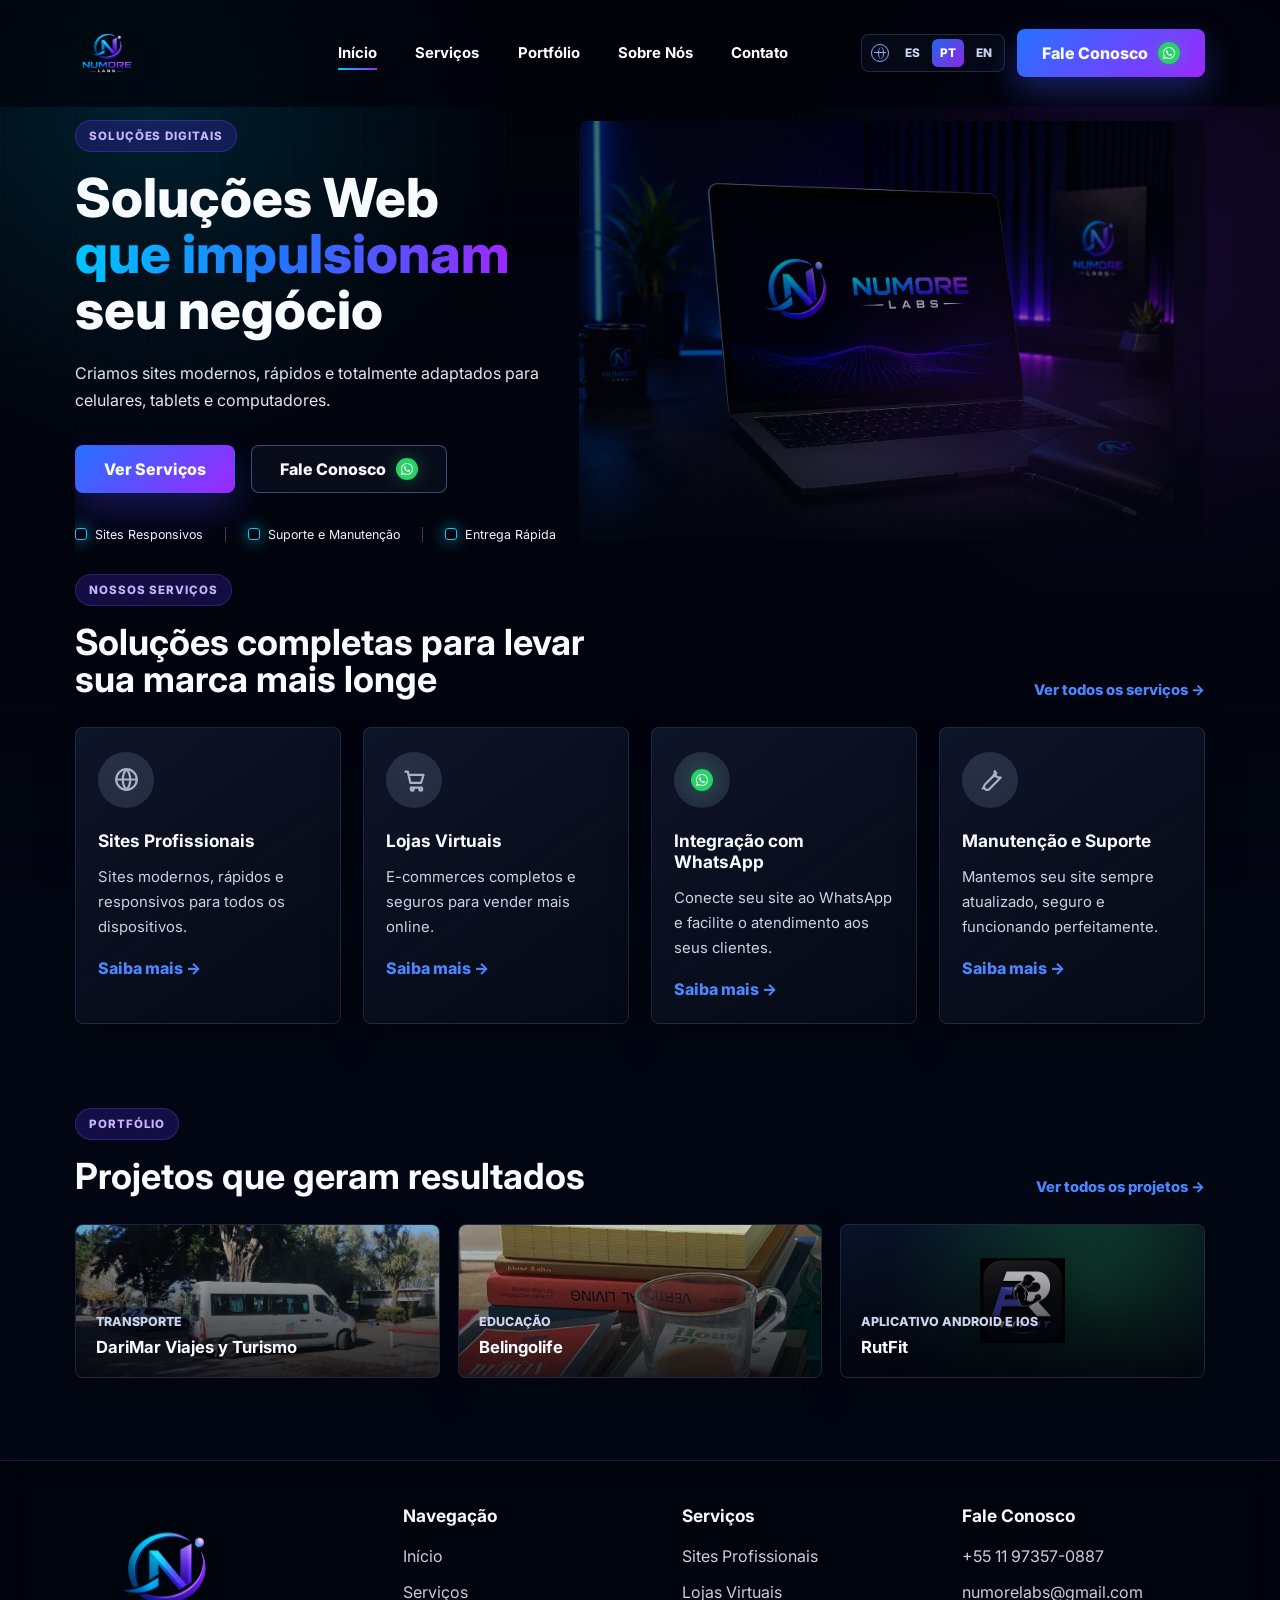
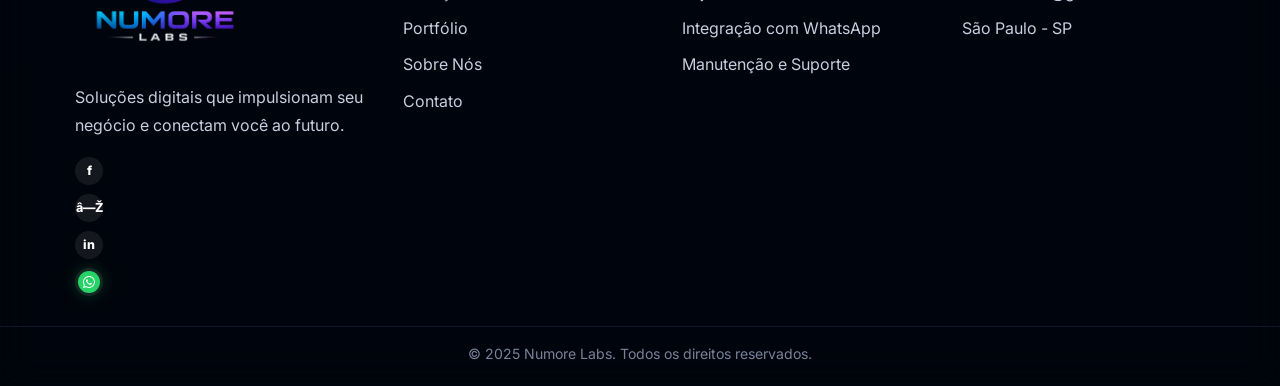
==== index.html @ 4b0212ab "Refine service card icons" ====
﻿<!DOCTYPE html>
<html lang="pt-BR">
  <head>
    <meta charset="UTF-8" />
    <meta name="viewport" content="width=device-width, initial-scale=1.0" />
    <meta name="description" content="Numore Labs cria sites modernos, rapidos e adaptados para celulares, tablets e computadores." data-i18n-meta="meta.home" />
    <title data-i18n-title="title.home">Numore Labs | SoluÃ§Ãµes Web</title>
    <link rel="icon" type="image/png" href="assets/numore-logo.png" />
    <link rel="apple-touch-icon" href="assets/numore-logo.png" />
    <link rel="preconnect" href="https://fonts.googleapis.com" />
    <link rel="preconnect" href="https://fonts.gstatic.com" crossorigin />
    <link href="https://fonts.googleapis.com/css2?family=Inter:wght@400;500;600;700;800&display=swap" rel="stylesheet" />
    <link rel="stylesheet" href="styles.css" />
  </head>
  <body data-page="inicio">
    <header class="site-header" data-header>
      <a class="brand" href="index.html" aria-label="Numore Labs"><img src="assets/numore-logo.png" alt="Logo Numore Labs" /></a>
      <nav class="mobile-quick-nav" aria-label="NavegaciÃ³n rÃ¡pida">
        <a href="servicios.html" data-i18n="nav.services">ServiÃ§os</a>
        <a href="portafolio.html" data-i18n="nav.portfolio">PortfÃ³lio</a>
      </nav>
      <button class="menu-toggle" type="button" aria-label="Abrir menu" aria-expanded="false" data-menu-toggle><span></span><span></span><span></span></button>
      <nav class="main-nav" data-nav>
        <a href="index.html" data-nav-page="inicio" data-i18n="nav.home">InÃ­cio</a>
        <a href="servicios.html" data-nav-page="servicios" data-i18n="nav.services">ServiÃ§os</a>
        <a href="portafolio.html" data-nav-page="portafolio" data-i18n="nav.portfolio">PortfÃ³lio</a>
        <a href="sobre-nosotros.html" data-nav-page="nosotros" data-i18n="nav.about">Sobre NÃ³s</a>
        <a href="contacto.html" data-nav-page="contacto" data-i18n="nav.contact">Contato</a>
      </nav>
      <div class="header-actions">
        <div class="language-switcher" aria-label="Idioma">
          <span class="language-icon" aria-hidden="true"></span>
          <button type="button" data-lang="es">ES</button>
          <button type="button" data-lang="pt">PT</button>
          <button type="button" data-lang="en">EN</button>
        </div>
        <a class="header-cta whatsapp-link" href="contacto.html">
          <span data-i18n="common.talk">Fale Conosco</span>
          <span class="wa-icon" aria-hidden="true"></span>
        </a>
      </div>
    </header>

    <main>
      <section class="hero section-shell">
        <div class="hero-copy">
          <span class="eyebrow" data-i18n="home.eyebrow">SoluÃ§Ãµes Digitais</span>
          <h1><span data-i18n="home.heroLine1">SoluÃ§Ãµes Web</span> <span class="hero-accent" data-i18n="home.heroAccent">que impulsionam</span> <span data-i18n="home.heroLine3">seu negÃ³cio</span></h1>
          <p data-i18n="home.heroText">Criamos sites modernos, rÃ¡pidos e totalmente adaptados para celulares, tablets e computadores.</p>
          <div class="hero-actions">
            <a class="btn btn-primary" href="servicios.html" data-i18n="home.viewServices">Ver ServiÃ§os</a>
            <a class="btn btn-outline whatsapp-btn whatsapp-link" href="contacto.html">
              <span data-i18n="common.talk">Fale Conosco</span>
              <span class="wa-icon" aria-hidden="true"></span>
            </a>
          </div>
          <div class="hero-features" aria-label="BenefÃ­cios">
            <span data-i18n="home.feature1">Sites Responsivos</span>
            <span data-i18n="home.feature2">Suporte e ManutenÃ§Ã£o</span>
            <span data-i18n="home.feature3">Entrega RÃ¡pida</span>
          </div>
        </div>
        <div class="hero-visual hero-photo" aria-hidden="true">
          <img src="assets/hero-laptop.jpg" alt="" />
        </div>
      </section>

      <section class="section-block section-shell">
        <div class="section-heading">
          <div>
            <span class="section-kicker" data-i18n="home.servicesKicker">Nossos ServiÃ§os</span>
            <h2 data-i18n="home.servicesTitle">SoluÃ§Ãµes completas para levar sua marca mais longe</h2>
          </div>
          <a href="servicios.html" data-i18n="home.allServices">Ver todos os serviÃ§os</a>
        </div>
        <div class="service-grid">
          <a class="service-card" href="servicios.html#sitios-profesionales"><div class="icon-box"><svg viewBox="0 0 24 24" aria-hidden="true"><circle cx="12" cy="12" r="8.5"></circle><path d="M3.5 12h17M12 3.5c2.1 2.3 3.1 5.1 3.1 8.5S14.1 18.2 12 20.5M12 3.5C9.9 5.8 8.9 8.6 8.9 12s1 6.2 3.1 8.5"></path></svg></div><h3 data-i18n="services.web.title">Sites Profissionais</h3><p data-i18n="home.cardWeb">Sites modernos, rÃ¡pidos e responsivos para todos os dispositivos.</p><span data-i18n="common.learnMore">Saiba mais</span></a>
          <a class="service-card" href="servicios.html#tiendas-virtuales"><div class="icon-box"><svg viewBox="0 0 24 24" aria-hidden="true"><path d="M4.5 5.5h2l2.1 9.2h8.9l2-6.6H8"></path><path d="M9 18.7h9"></path><circle cx="10.2" cy="20.1" r="1.15"></circle><circle cx="17.2" cy="20.1" r="1.15"></circle></svg></div><h3 data-i18n="services.store.title">Lojas Virtuais</h3><p data-i18n="home.cardStore">E-commerces completos e seguros para vender mais online.</p><span data-i18n="common.learnMore">Saiba mais</span></a>
          <a class="service-card" href="servicios.html#whatsapp"><div class="icon-box"><span class="wa-icon" aria-hidden="true"></span></div><h3 data-i18n="services.whatsapp.title">IntegraÃ§Ã£o com WhatsApp</h3><p data-i18n="home.cardWhatsapp">Conecte seu site ao WhatsApp e facilite o atendimento aos seus clientes.</p><span data-i18n="common.learnMore">Saiba mais</span></a>
          <a class="service-card" href="servicios.html#mantenimiento"><div class="icon-box"><svg viewBox="0 0 24 24" aria-hidden="true"><path d="M15.6 5.1a4.2 4.2 0 0 0 4.9 5.3L11.1 19.8a2.6 2.6 0 0 1-3.7-3.7l9.4-9.4a4.3 4.3 0 0 1-1.2-1.6Z"></path><path d="M6.4 18.5l-.9.9M14.7 8.2l1.1 1.1"></path></svg></div><h3 data-i18n="services.support.title">ManutenÃ§Ã£o e Suporte</h3><p data-i18n="home.cardSupport">Mantemos seu site sempre atualizado, seguro e funcionando perfeitamente.</p><span data-i18n="common.learnMore">Saiba mais</span></a>
        </div>
      </section>

      <section class="section-block section-shell">
        <div class="section-heading">
          <div>
            <span class="section-kicker" data-i18n="nav.portfolio">PortfÃ³lio</span>
            <h2 data-i18n="home.portfolioTitle">Projetos que geram resultados</h2>
          </div>
          <a href="portafolio.html" data-i18n="home.allProjects">Ver todos os projetos</a>
        </div>
        <div class="portfolio-grid">
          <a class="project-card darimar" href="portafolio.html#darimar"><img src="assets/portfolio/darimar-van.jpg" alt="" /><span data-i18n="portfolio.card1.tag">Transporte</span><h3 data-i18n="portfolio.card1.title">DariMar Viajes y Turismo</h3></a>
          <a class="project-card belingolife" href="portafolio.html#belingolife"><img src="assets/portfolio/belingolife-books.jpeg" alt="" /><span data-i18n="portfolio.card2.tag">EducaÃ§Ã£o</span><h3 data-i18n="portfolio.card2.title">Belingolife</h3></a>
          <a class="project-card rutfit" href="portafolio.html#rutfit"><img src="assets/portfolio/rutfit-icon.png" alt="" /><span data-i18n="portfolio.card3.tag">Aplicativo Android e iOS</span><h3 data-i18n="portfolio.card3.title">RutFit</h3></a>
        </div>
      </section>
    </main>

    <footer class="site-footer">
      <div class="footer-grid section-shell">
        <div class="footer-brand">
          <img src="assets/numore-logo.png" alt="Logo Numore Labs" />
          <p data-i18n="footer.blurb">SoluÃ§Ãµes digitais que impulsionam seu negÃ³cio e conectam vocÃª ao futuro.</p>
          <div class="social-row" aria-label="Redes sociais"><a href="#">f</a><a href="#">â—Ž</a><a href="#">in</a><a href="#"><span class="wa-icon" aria-hidden="true"></span></a></div>
        </div>
        <div><h3 data-i18n="footer.navigation">NavegaÃ§Ã£o</h3><a href="index.html" data-i18n="nav.home">InÃ­cio</a><a href="servicios.html" data-i18n="nav.services">ServiÃ§os</a><a href="portafolio.html" data-i18n="nav.portfolio">PortfÃ³lio</a><a href="sobre-nosotros.html" data-i18n="nav.about">Sobre NÃ³s</a><a href="contacto.html" data-i18n="nav.contact">Contato</a></div>
        <div><h3 data-i18n="nav.services">ServiÃ§os</h3><a href="servicios.html#sitios-profesionales" data-i18n="services.web.title">Sites Profissionais</a><a href="servicios.html#tiendas-virtuales" data-i18n="services.store.title">Lojas Virtuais</a><a href="servicios.html#whatsapp" data-i18n="services.whatsapp.title">IntegraÃ§Ã£o com WhatsApp</a><a href="servicios.html#mantenimiento" data-i18n="services.support.title">ManutenÃ§Ã£o e Suporte</a></div>
        <div><h3 data-i18n="common.talk">Fale Conosco</h3><a href="contacto.html">+55 11 97357-0887</a><a href="mailto:numorelabs@gmail.com">numorelabs@gmail.com</a><span data-i18n="footer.location">SÃ£o Paulo - SP</span></div>
      </div>
      <p class="copyright" data-i18n="footer.copy">Â© 2025 Numore Labs. Todos os direitos reservados.</p>
    </footer>
    <script src="script.js"></script>
  </body>
</html>
---- styles.css ----
:root {
  --bg: #020611;
  --bg-soft: #050a18;
  --panel: rgba(11, 17, 33, 0.82);
  --panel-strong: rgba(13, 20, 38, 0.94);
  --line: rgba(123, 151, 230, 0.18);
  --text: #f8fbff;
  --muted: #c7cede;
  --blue: #2472ff;
  --cyan: #00c8ff;
  --purple: #9c28ff;
  --green: #36ff86;
  --shadow: 0 24px 70px rgba(0, 0, 0, 0.48);
}

* {
  box-sizing: border-box;
}

html {
  overflow-x: hidden;
  scroll-behavior: smooth;
}

body {
  position: relative;
  margin: 0;
  min-height: 100vh;
  color: var(--text);
  font-family: "Inter", Arial, sans-serif;
  background:
    radial-gradient(circle at 12% 6%, rgba(0, 200, 255, 0.18), transparent 22rem),
    radial-gradient(circle at 90% 15%, rgba(156, 40, 255, 0.18), transparent 25rem),
    linear-gradient(180deg, #01030a 0%, #030714 38%, #030713 100%);
  overflow-x: hidden;
}

body::before {
  position: fixed;
  inset: 0;
  z-index: 0;
  pointer-events: none;
  content: "";
  background: linear-gradient(180deg, rgba(1, 3, 10, 0.08), rgba(1, 3, 10, 0.7) 42rem);
}

body::after {
  position: fixed;
  inset: 0;
  z-index: 0;
  pointer-events: none;
  content: "";
  background:
    linear-gradient(rgba(255, 255, 255, 0.018) 1px, transparent 1px),
    linear-gradient(90deg, rgba(255, 255, 255, 0.018) 1px, transparent 1px);
  background-size: 72px 72px, 72px 72px;
  mask-image: linear-gradient(to bottom, black, transparent 44rem);
}

main {
  position: relative;
  z-index: 1;
}

main::before {
  position: absolute;
  inset: 620px 0 auto;
  z-index: -1;
  height: calc(100% - 620px);
  content: "";
  background: linear-gradient(180deg, rgba(3, 7, 19, 0.3), rgba(3, 7, 19, 0.92) 18rem);
}

a {
  color: inherit;
  text-decoration: none;
}

img {
  display: block;
  max-width: 100%;
}

.section-shell {
  width: min(1130px, calc(100% - 40px));
  margin: 0 auto;
}

.site-header {
  position: fixed;
  top: 0;
  left: 0;
  z-index: 20;
  display: grid;
  width: 100%;
  grid-template-columns: auto 1fr auto;
  align-items: center;
  gap: 28px;
  padding: 24px max(22px, calc((100vw - 1130px) / 2));
  border-bottom: 1px solid transparent;
  background: rgba(1, 4, 12, 0.74);
  backdrop-filter: blur(18px);
  transition: border-color 180ms ease, background 180ms ease;
}

.header-actions {
  display: flex;
  align-items: center;
  gap: 12px;
}

.site-footer {
  position: relative;
  z-index: 1;
}

.site-header.is-scrolled {
  border-color: var(--line);
  background: rgba(2, 4, 12, 0.94);
}

.brand img {
  width: 190px;
  height: 58px;
  object-fit: contain;
  object-position: left center;
}

.main-nav {
  display: flex;
  align-items: center;
  justify-content: center;
  gap: clamp(22px, 3vw, 42px);
  color: #ffffff;
  font-size: 0.93rem;
  font-weight: 700;
}

.mobile-quick-nav {
  display: none;
}

.main-nav a {
  position: relative;
  padding: 8px 0;
  transition: color 180ms ease;
}

.main-nav a::after {
  position: absolute;
  right: 0;
  bottom: 0;
  left: 0;
  height: 2px;
  content: "";
  background: linear-gradient(90deg, var(--cyan), var(--purple));
  transform: scaleX(0);
  transform-origin: left;
  transition: transform 180ms ease;
}

.main-nav a:hover,
.main-nav a.is-active {
  color: var(--text);
}

.main-nav a:hover::after,
.main-nav a.is-active::after {
  transform: scaleX(1);
}

.header-cta,
.btn {
  display: inline-flex;
  min-height: 48px;
  align-items: center;
  justify-content: center;
  border-radius: 8px;
  font-weight: 800;
  transition: transform 180ms ease, border-color 180ms ease, box-shadow 180ms ease;
}

.header-cta {
  min-width: 150px;
  padding: 0 25px;
  background: linear-gradient(135deg, var(--blue), var(--purple));
  box-shadow: 0 14px 32px rgba(65, 89, 255, 0.34);
}

.whatsapp-link {
  gap: 10px;
}

.whatsapp-link [data-i18n] {
  white-space: nowrap;
}

.wa-icon {
  position: relative;
  display: inline-grid;
  width: 22px;
  height: 22px;
  flex: 0 0 22px;
  place-items: center;
  border: 0;
  border-radius: 50%;
  background: #25d366;
  box-shadow: 0 0 18px rgba(37, 211, 102, 0.36);
}

.wa-icon::before {
  content: "";
  width: 14px;
  height: 14px;
  background: #ffffff;
  -webkit-mask: url("data:image/svg+xml,%3Csvg xmlns='http://www.w3.org/2000/svg' viewBox='0 0 448 512'%3E%3Cpath d='M380.9 97.1C339 55.1 283.2 32 223.9 32 101 32 1 132 1 254.8c0 39.3 10.3 77.7 29.9 111.5L0 480l116.4-30.5c32.6 17.8 69.4 27.2 107.5 27.2h.1c122.8 0 222.8-100 222.9-222.8 0-59.4-23.1-115.2-66-156.8zM224 439.1h-.1c-33.7 0-66.7-9.1-95.6-26.2l-6.9-4.1-69 18.1 18.4-67.3-4.5-6.9c-18.8-29.9-28.8-64.4-28.8-99.9C37.5 150.6 121.7 66.4 224.1 66.4c49.7 0 96.4 19.4 131.6 54.6 35.1 35.2 54.5 81.9 54.4 131.6-.1 102.4-83.8 186.5-186.1 186.5zm101.2-138.2c-5.5-2.8-32.8-16.2-37.9-18-5.1-1.9-8.8-2.8-12.5 2.8-3.7 5.5-14.3 18-17.6 21.8-3.2 3.7-6.5 4.2-12 1.4-32.6-16.3-54-29.1-75.5-66-5.7-9.8 5.7-9.1 16.3-30.3 1.8-3.7.9-6.9-.5-9.7-1.4-2.8-12.5-30.1-17.1-41.2-4.5-10.8-9.1-9.3-12.5-9.5-3.2-.2-6.9-.2-10.6-.2-3.7 0-9.7 1.4-14.8 6.9-5.1 5.5-19.4 18.9-19.4 46.1 0 27.2 19.9 53.5 22.6 57.2 2.8 3.7 39.1 59.7 94.8 83.8 35.2 15.2 49 16.5 66.6 13.8 10.7-1.6 32.8-13.4 37.4-26.4 4.6-13 4.6-24.1 3.2-26.4-1.3-2.5-5-3.9-10.5-6.7z'/%3E%3C/svg%3E") center / contain no-repeat;
  mask: url("data:image/svg+xml,%3Csvg xmlns='http://www.w3.org/2000/svg' viewBox='0 0 448 512'%3E%3Cpath d='M380.9 97.1C339 55.1 283.2 32 223.9 32 101 32 1 132 1 254.8c0 39.3 10.3 77.7 29.9 111.5L0 480l116.4-30.5c32.6 17.8 69.4 27.2 107.5 27.2h.1c122.8 0 222.8-100 222.9-222.8 0-59.4-23.1-115.2-66-156.8zM224 439.1h-.1c-33.7 0-66.7-9.1-95.6-26.2l-6.9-4.1-69 18.1 18.4-67.3-4.5-6.9c-18.8-29.9-28.8-64.4-28.8-99.9C37.5 150.6 121.7 66.4 224.1 66.4c49.7 0 96.4 19.4 131.6 54.6 35.1 35.2 54.5 81.9 54.4 131.6-.1 102.4-83.8 186.5-186.1 186.5zm101.2-138.2c-5.5-2.8-32.8-16.2-37.9-18-5.1-1.9-8.8-2.8-12.5 2.8-3.7 5.5-14.3 18-17.6 21.8-3.2 3.7-6.5 4.2-12 1.4-32.6-16.3-54-29.1-75.5-66-5.7-9.8 5.7-9.1 16.3-30.3 1.8-3.7.9-6.9-.5-9.7-1.4-2.8-12.5-30.1-17.1-41.2-4.5-10.8-9.1-9.3-12.5-9.5-3.2-.2-6.9-.2-10.6-.2-3.7 0-9.7 1.4-14.8 6.9-5.1 5.5-19.4 18.9-19.4 46.1 0 27.2 19.9 53.5 22.6 57.2 2.8 3.7 39.1 59.7 94.8 83.8 35.2 15.2 49 16.5 66.6 13.8 10.7-1.6 32.8-13.4 37.4-26.4 4.6-13 4.6-24.1 3.2-26.4-1.3-2.5-5-3.9-10.5-6.7z'/%3E%3C/svg%3E") center / contain no-repeat;
}

.wa-icon::after {
  content: "";
  display: none;
}

.language-switcher {
  display: inline-flex;
  min-height: 38px;
  align-items: center;
  gap: 4px;
  border: 1px solid rgba(123, 151, 230, 0.22);
  border-radius: 8px;
  background: rgba(7, 12, 26, 0.78);
  padding: 4px;
}

.language-icon {
  position: relative;
  width: 18px;
  height: 18px;
  margin: 0 3px 0 5px;
  border: 1.6px solid #8ea8ff;
  border-radius: 50%;
}

.language-icon::before,
.language-icon::after {
  position: absolute;
  content: "";
  border-color: #8ea8ff;
}

.language-icon::before {
  top: 2px;
  bottom: 2px;
  left: 6px;
  width: 4px;
  border-right: 1px solid #8ea8ff;
  border-left: 1px solid #8ea8ff;
  border-radius: 50%;
}

.language-icon::after {
  top: 7px;
  right: 2px;
  left: 2px;
  border-top: 1px solid #8ea8ff;
}

.language-switcher button {
  min-width: 32px;
  height: 28px;
  border: 0;
  border-radius: 6px;
  color: #cdd6f3;
  background: transparent;
  cursor: pointer;
  font: inherit;
  font-size: 0.74rem;
  font-weight: 800;
}

.language-switcher button.is-active {
  color: #fff;
  background: linear-gradient(135deg, rgba(36, 114, 255, 0.9), rgba(156, 40, 255, 0.9));
}

.btn {
  padding: 0 28px;
  border: 1px solid transparent;
}

.btn:hover,
.header-cta:hover {
  transform: translateY(-2px);
}

.btn-primary {
  background: linear-gradient(135deg, var(--blue), var(--purple));
  box-shadow: 0 16px 38px rgba(78, 64, 255, 0.32);
}

.btn-outline {
  border-color: rgba(128, 164, 255, 0.42);
  background: rgba(12, 17, 34, 0.68);
}

.btn-outline:hover {
  border-color: var(--green);
  box-shadow: 0 16px 32px rgba(54, 255, 134, 0.14);
}

.menu-toggle {
  display: none;
  width: 46px;
  height: 46px;
  border: 1px solid var(--line);
  border-radius: 8px;
  background: rgba(9, 14, 28, 0.82);
}

.menu-toggle span {
  display: block;
  width: 18px;
  height: 2px;
  margin: 4px auto;
  background: var(--text);
}

.hero {
  display: grid;
  overflow: hidden;
  min-height: 520px;
  grid-template-columns: minmax(470px, 0.82fr) minmax(520px, 1.18fr);
  align-items: center;
  gap: 34px;
  padding: 120px 0 34px;
}

.eyebrow,
.section-kicker {
  display: inline-flex;
  width: fit-content;
  align-items: center;
  border: 1px solid rgba(117, 88, 255, 0.28);
  border-radius: 999px;
  color: #c7b6ff;
  background: rgba(88, 45, 255, 0.22);
  font-size: 0.72rem;
  font-weight: 800;
  letter-spacing: 0.08em;
  padding: 8px 13px;
  text-transform: uppercase;
}

.hero h1,
.section-heading h2,
.about-panel h2,
.contact-copy h2 {
  margin: 18px 0 0;
  line-height: 1.04;
  letter-spacing: 0;
}

.hero h1 {
  max-width: 560px;
  font-size: clamp(2.65rem, 4.2vw, 3.45rem);
  font-weight: 800;
}

.hero h1 {
  color: var(--text);
}

.hero h1 span {
  display: block;
  color: var(--text);
}

.hero h1 .hero-accent {
  background: linear-gradient(100deg, var(--cyan), var(--blue) 46%, var(--purple) 92%);
  -webkit-background-clip: text;
  background-clip: text;
  color: transparent;
}

.hero-copy p {
  max-width: 545px;
  margin: 22px 0 0;
  color: #e0e5f1;
  font-size: 1rem;
  line-height: 1.72;
}

.hero-actions {
  display: flex;
  flex-wrap: wrap;
  gap: 16px;
  margin-top: 30px;
}

.hero-features {
  display: flex;
  flex-wrap: wrap;
  width: 660px;
  max-width: calc(100vw - 40px);
  gap: 16px 22px;
  margin-top: 34px;
  color: #eef3ff;
  font-size: 0.78rem;
}

.hero-features span {
  display: inline-flex;
  align-items: center;
  gap: 8px;
}

.hero-features span + span {
  border-left: 1px solid rgba(141, 159, 213, 0.38);
  padding-left: 22px;
}

.hero-features span::before {
  width: 10px;
  height: 10px;
  border: 1px solid var(--cyan);
  border-radius: 3px;
  content: "";
  box-shadow: 0 0 16px rgba(8, 217, 255, 0.65);
}

.hero-visual {
  position: relative;
  overflow: hidden;
  isolation: isolate;
  min-height: 360px;
  perspective: 1100px;
}

.hero-visual::before {
  position: absolute;
  inset: 7% 4% 0;
  content: "";
  background:
    radial-gradient(circle at 78% 34%, rgba(157, 45, 255, 0.36), transparent 18rem),
    radial-gradient(circle at 26% 44%, rgba(8, 217, 255, 0.22), transparent 19rem);
  filter: blur(24px);
}

.hero-photo {
  min-height: 420px;
  border-radius: 8px;
  perspective: none;
}

.hero-photo::before {
  inset: 0;
  z-index: 1;
  background:
    linear-gradient(90deg, rgba(2, 6, 15, 0.58) 0%, rgba(2, 6, 15, 0.18) 45%, rgba(2, 6, 15, 0.42) 100%),
    radial-gradient(circle at 72% 82%, rgba(156, 40, 255, 0.22), transparent 16rem);
  filter: none;
}

.hero-photo::after {
  position: absolute;
  inset: auto 0 0;
  z-index: 2;
  height: 42%;
  content: "";
  background: linear-gradient(180deg, transparent, rgba(2, 5, 13, 0.92));
}

.hero-photo img {
  width: 112%;
  height: 100%;
  min-height: 420px;
  object-fit: cover;
  object-position: center;
  border-radius: 8px;
  filter: saturate(1.05) contrast(1.05) brightness(0.86);
  box-shadow: 0 24px 70px rgba(0, 0, 0, 0.55);
  transform: translateX(-5%);
}

.laptop {
  position: relative;
  transform: translateX(4px) scale(0.9) rotateY(-12deg) rotateX(4deg) rotateZ(-5deg);
  transform-origin: center;
}

.laptop-screen {
  position: relative;
  overflow: hidden;
  min-height: 330px;
  border: 2px solid rgba(160, 177, 235, 0.28);
  border-radius: 15px;
  background:
    radial-gradient(circle at 76% 46%, rgba(8, 217, 255, 0.2), transparent 13rem),
    radial-gradient(circle at 88% 70%, rgba(157, 45, 255, 0.38), transparent 12rem),
    linear-gradient(135deg, #071029, #03040d 64%);
  box-shadow: var(--shadow);
}

.laptop-screen::after {
  position: absolute;
  right: 34px;
  bottom: 32px;
  width: 190px;
  height: 130px;
  content: "";
  background-image: radial-gradient(rgba(61, 109, 255, 0.75) 1px, transparent 1px);
  background-size: 13px 13px;
  opacity: 0.58;
}

.mock-header {
  display: flex;
  align-items: center;
  justify-content: space-between;
  padding: 22px 28px;
  border-bottom: 1px solid rgba(108, 132, 220, 0.13);
}

.mock-header img {
  width: 130px;
  height: 44px;
  object-fit: contain;
  object-position: left center;
}

.mock-header div {
  display: flex;
  gap: 18px;
}

.mock-header span {
  width: 42px;
  height: 3px;
  border-radius: 99px;
  background: rgba(211, 224, 255, 0.54);
}

.mock-header span:first-child {
  background: var(--blue);
}

.mock-content {
  position: relative;
  z-index: 1;
  display: grid;
  grid-template-columns: 1fr 0.85fr;
  align-items: center;
  gap: 12px;
  padding: 46px 36px 56px;
}

.mock-content strong {
  display: block;
  max-width: 300px;
  color: var(--text);
  font-size: clamp(1.55rem, 2.35vw, 2.35rem);
  line-height: 1.06;
}

.mock-content strong em {
  color: var(--cyan);
  font-style: normal;
}

.mock-content p {
  max-width: 310px;
  color: var(--muted);
  font-size: 0.9rem;
  line-height: 1.7;
}

.mock-content img {
  width: 260px;
  justify-self: end;
  filter: drop-shadow(0 0 42px rgba(63, 95, 255, 0.62));
}

.mock-button {
  display: block;
  width: 118px;
  height: 34px;
  border: 1px solid rgba(102, 151, 255, 0.62);
  border-radius: 7px;
  background: linear-gradient(135deg, rgba(0, 198, 255, 0.2), rgba(157, 45, 255, 0.16));
}

.laptop-base {
  width: 92%;
  height: 34px;
  margin: -2px auto 0;
  border-radius: 0 0 26px 26px;
  background: linear-gradient(180deg, #161c31, #070a12);
  box-shadow: 0 26px 45px rgba(65, 50, 160, 0.34);
}

.section-block,
.contact {
  padding: 42px 0;
}

.hero + .section-block {
  margin-top: -44px;
}

.section-heading {
  display: grid;
  grid-template-columns: 1fr auto;
  align-items: end;
  gap: 24px;
  margin-bottom: 28px;
}

.section-heading h2,
.about-panel h2,
.contact-copy h2 {
  max-width: 560px;
  font-size: clamp(1.85rem, 3vw, 2.25rem);
}

.section-heading a {
  color: #4d86ff;
  font-weight: 800;
  font-size: 0.92rem;
}

.section-heading a::after,
.service-card a::after {
  content: " →";
}

.service-grid {
  display: grid;
  grid-template-columns: repeat(4, 1fr);
  gap: 22px;
}

.service-card,
.about-panel,
.contact-form,
.project-card {
  border: 1px solid rgba(125, 151, 216, 0.18);
  border-radius: 8px;
  background: linear-gradient(145deg, rgba(16, 23, 43, 0.9), rgba(6, 10, 22, 0.78));
  backdrop-filter: blur(16px);
  box-shadow: 0 16px 42px rgba(0, 0, 0, 0.22);
}

.service-card {
  display: block;
  min-height: 250px;
  padding: 24px 22px;
  transition: transform 180ms ease, border-color 180ms ease;
}

.service-card:hover {
  border-color: rgba(8, 217, 255, 0.4);
  transform: translateY(-5px);
}

.icon-box {
  display: grid;
  width: 56px;
  height: 56px;
  place-items: center;
  border-radius: 50%;
  color: #a8b3c7;
  background: radial-gradient(circle at 35% 25%, rgba(148, 163, 184, 0.2), rgba(50, 62, 86, 0.58));
  font-size: 1.35rem;
}

.icon-box svg {
  display: block;
  width: 29px;
  height: 29px;
  fill: none;
  stroke: currentColor;
  stroke-linecap: round;
  stroke-linejoin: round;
  stroke-width: 1.85;
  overflow: visible;
}

.service-card h3,
.footer-grid h3 {
  margin: 22px 0 0;
  font-size: 1.08rem;
}

.service-card p {
  margin: 14px 0 18px;
  color: #cbd3e3;
  font-size: 0.93rem;
  line-height: 1.7;
}

.service-card span {
  color: #4d86ff;
  font-weight: 800;
}

.service-card span::after {
  content: " →";
}

.portfolio-grid {
  display: grid;
  grid-template-columns: repeat(3, 1fr);
  gap: 18px;
}

.project-card {
  position: relative;
  display: flex;
  overflow: hidden;
  min-height: 154px;
  flex-direction: column;
  justify-content: flex-end;
  padding: 20px;
}

.project-card::before {
  position: absolute;
  inset: 0;
  z-index: 0;
  content: "";
  background: var(--project-bg);
}

.project-card::after {
  position: absolute;
  inset: 0;
  z-index: 0;
  content: "";
  background: linear-gradient(180deg, transparent, rgba(1, 3, 10, 0.82));
}

.project-card img {
  position: absolute;
  inset: 0;
  z-index: 0;
  width: 100%;
  height: 100%;
  object-fit: cover;
  filter: saturate(1.05) contrast(1.02) brightness(0.82);
  transition: transform 220ms ease;
}

.project-card:hover img {
  transform: scale(1.05);
}

.project-card span,
.project-card h3 {
  position: relative;
  z-index: 1;
}

.project-card span {
  color: #cad4ed;
  font-size: 0.78rem;
  font-weight: 800;
  text-transform: uppercase;
}

.project-card h3 {
  max-width: 210px;
  margin: 8px 0 0;
  font-size: 1.04rem;
}

.food {
  --project-bg:
    radial-gradient(circle at 74% 40%, #ffad32 0 11%, transparent 12%),
    radial-gradient(circle at 77% 60%, #7a3215 0 16%, transparent 17%),
    linear-gradient(135deg, #150806, #30200f);
}

.auto {
  --project-bg:
    radial-gradient(ellipse at 75% 61%, rgba(218, 227, 255, 0.42) 0 16%, transparent 17%),
    linear-gradient(135deg, #05070e, #172134);
}

.studio {
  --project-bg:
    radial-gradient(circle at 80% 60%, #e0e4eb 0 20%, transparent 21%),
    linear-gradient(135deg, #f5f7fb, #dfe5ec);
  color: #101522;
}

.launch {
  --project-bg:
    radial-gradient(circle at 78% 38%, #ff69dd 0 9%, transparent 10%),
    radial-gradient(circle at 74% 68%, rgba(255, 222, 97, 0.52), transparent 20%),
    linear-gradient(135deg, #191052, #7811d8 54%, #080615);
}

.rutfit {
  --project-bg:
    radial-gradient(circle at 70% 42%, rgba(54, 255, 134, 0.24), transparent 13rem),
    linear-gradient(135deg, #081329, #050813 70%);
}

.rutfit img {
  inset: 22%;
  width: 56%;
  height: 56%;
  object-fit: contain;
  filter: drop-shadow(0 20px 32px rgba(0, 0, 0, 0.4));
}

.about-panel {
  display: grid;
  grid-template-columns: 0.95fr 1.05fr;
  align-items: center;
  gap: 34px;
  padding: clamp(26px, 5vw, 50px);
}

.about-panel p,
.contact-copy p {
  margin: 0;
  color: var(--muted);
  font-size: 1.05rem;
  line-height: 1.8;
}

.contact {
  display: grid;
  grid-template-columns: 0.88fr 1.12fr;
  align-items: start;
  gap: 36px;
}

.contact-copy p {
  margin-top: 20px;
  max-width: 500px;
}

.contact-list {
  display: grid;
  gap: 12px;
  margin-top: 28px;
  color: var(--muted);
  font-weight: 700;
}

.contact-list a:hover,
.footer-grid a:hover {
  color: var(--cyan);
}

.contact-form {
  display: grid;
  gap: 18px;
  padding: 28px;
}

.contact-form label {
  display: grid;
  gap: 8px;
  color: var(--muted);
  font-weight: 800;
}

.contact-form input,
.contact-form select,
.contact-form textarea {
  width: 100%;
  border: 1px solid rgba(126, 152, 220, 0.28);
  border-radius: 8px;
  color: var(--text);
  background: rgba(3, 6, 16, 0.72);
  font: inherit;
  outline: none;
  padding: 14px 16px;
  resize: vertical;
}

.contact-form input:focus,
.contact-form select:focus,
.contact-form textarea:focus {
  border-color: var(--cyan);
  box-shadow: 0 0 0 4px rgba(8, 217, 255, 0.1);
}

.contact-form select {
  appearance: none;
}

.page-hero {
  padding: 154px 0 64px;
}

.page-hero h1 {
  max-width: 860px;
  margin: 18px 0 0;
  font-size: clamp(2.5rem, 6vw, 5.2rem);
  line-height: 1.04;
}

.page-hero p {
  max-width: 720px;
  margin: 24px 0 0;
  color: var(--muted);
  font-size: 1.12rem;
  line-height: 1.8;
}

.split-panel,
.detail-card,
.story-card,
.case-card,
.cta-band {
  border: 1px solid var(--line);
  border-radius: 8px;
  background: linear-gradient(145deg, rgba(16, 22, 42, 0.92), rgba(5, 8, 19, 0.86));
  backdrop-filter: blur(16px);
  box-shadow: 0 16px 42px rgba(0, 0, 0, 0.22);
}

.split-panel {
  display: grid;
  grid-template-columns: 0.9fr 1.1fr;
  gap: 36px;
  padding: clamp(26px, 5vw, 50px);
}

.split-panel h2,
.cta-band h2 {
  max-width: 620px;
  margin: 18px 0 0;
  font-size: clamp(2rem, 4vw, 3.2rem);
  line-height: 1.05;
}

.process-list {
  display: grid;
  gap: 16px;
}

.process-list article {
  border-left: 2px solid rgba(8, 217, 255, 0.55);
  padding-left: 18px;
}

.process-list span,
.detail-card > span {
  color: var(--cyan);
  font-weight: 800;
}

.process-list h3,
.detail-card h2,
.story-card h2,
.case-card h2 {
  margin: 8px 0 0;
}

.process-list p,
.detail-card p,
.detail-card li,
.story-card p,
.case-card p {
  color: var(--muted);
  line-height: 1.75;
}

.cta-band {
  display: flex;
  align-items: center;
  justify-content: space-between;
  gap: 28px;
  margin-top: 64px;
  margin-bottom: 72px;
  padding: clamp(24px, 5vw, 48px);
}

.detail-list {
  display: grid;
  gap: 22px;
  padding-bottom: 72px;
}

.detail-card {
  display: grid;
  grid-template-columns: 82px 1fr;
  gap: 24px;
  scroll-margin-top: 112px;
  padding: clamp(24px, 4vw, 42px);
}

.detail-card h2 {
  font-size: clamp(1.65rem, 3vw, 2.55rem);
}

.detail-card ul {
  display: grid;
  gap: 10px;
  margin: 18px 0 24px;
  padding-left: 18px;
}

.case-grid,
.story-grid {
  display: grid;
  gap: 22px;
  padding-bottom: 72px;
}

.case-grid {
  grid-template-columns: repeat(2, 1fr);
}

.case-card {
  padding: 18px;
}

.case-card .project-card {
  min-height: 220px;
  margin-bottom: 22px;
}

.case-card h2 {
  font-size: 1.45rem;
}

.case-card a {
  display: inline-block;
  color: #5b91ff;
  font-weight: 800;
  margin-top: 8px;
}

.case-card a::after {
  content: " →";
}

.story-grid {
  grid-template-columns: repeat(3, 1fr);
}

.story-card {
  padding: clamp(22px, 4vw, 34px);
}

.form-note {
  min-height: 20px;
  margin: 0;
  color: var(--green);
  font-size: 0.92rem;
}

.site-footer {
  border-top: 1px solid var(--line);
  margin-top: 40px;
  background: rgba(1, 3, 10, 0.68);
  backdrop-filter: blur(16px);
}

.footer-grid {
  display: grid;
  grid-template-columns: 1.2fr repeat(3, 1fr);
  gap: 36px;
  padding-top: 44px;
  padding-bottom: 30px;
}

.footer-brand img {
  width: 180px;
}

.footer-brand p,
.footer-grid a,
.footer-grid span {
  color: var(--muted);
  line-height: 1.7;
}

.footer-brand p {
  max-width: 290px;
}

.footer-grid div:not(.footer-brand) {
  display: grid;
  align-content: start;
  gap: 9px;
}

.footer-grid h3 {
  margin: 0 0 8px;
}

.copyright {
  margin: 0;
  border-top: 1px solid rgba(120, 156, 255, 0.12);
  color: #78839a;
  font-size: 0.88rem;
  padding: 18px 20px 24px;
  text-align: center;
}

.social-row {
  display: flex;
  gap: 12px;
  margin-top: 18px;
}

.social-row a {
  display: grid;
  width: 28px;
  height: 28px;
  place-items: center;
  border-radius: 50%;
  background: rgba(255, 255, 255, 0.08);
  color: #ffffff;
  font-size: 0.78rem;
  font-weight: 800;
}

@media (max-width: 980px) {
  .site-header {
    grid-template-columns: auto 1fr auto auto;
    gap: 10px;
    padding: 12px 16px;
    background: rgba(1, 4, 12, 0.44);
    backdrop-filter: blur(14px);
  }

  .site-header.is-scrolled {
    background: rgba(2, 4, 12, 0.68);
  }

  .brand img {
    width: 132px;
    height: 42px;
  }

  .mobile-quick-nav {
    display: flex;
    min-width: 0;
    align-items: center;
    justify-content: center;
    gap: 10px;
    font-size: 0.78rem;
    font-weight: 800;
  }

  .mobile-quick-nav a {
    border: 1px solid rgba(123, 151, 230, 0.2);
    border-radius: 999px;
    background: rgba(8, 13, 27, 0.3);
    color: #f7fbff;
    padding: 8px 10px;
    white-space: nowrap;
  }

  .header-actions {
    width: auto;
    justify-content: flex-end;
  }

  .menu-toggle {
    display: block;
    width: 40px;
    height: 40px;
  }

  .main-nav {
    position: absolute;
    top: calc(100% + 8px);
    right: 14px;
    display: none;
    width: min(320px, calc(100vw - 40px));
    flex-direction: column;
    align-items: stretch;
    gap: 0;
    border: 1px solid var(--line);
    border-radius: 8px;
    background: rgba(5, 9, 20, 0.98);
    padding: 10px;
    box-shadow: var(--shadow);
  }

  .main-nav.is-open {
    display: flex;
  }

  .main-nav a {
    padding: 14px 12px;
  }

  .header-cta {
    display: none;
  }

  .hero,
  .contact,
  .about-panel,
  .split-panel {
    grid-template-columns: 1fr;
  }

  .hero {
    min-height: auto;
    padding-top: 104px;
  }

  .hero + .section-block {
    margin-top: 0;
  }

  .hero-visual {
    min-height: 390px;
  }

  .service-grid,
  .portfolio-grid,
  .footer-grid,
  .case-grid,
  .story-grid {
    grid-template-columns: repeat(2, 1fr);
  }

  .cta-band {
    align-items: flex-start;
    flex-direction: column;
  }
}

@media (max-width: 680px) {
  .section-shell {
    width: min(100% - 28px, 1120px);
  }

  .site-header {
    padding: 10px 12px;
  }

  .brand img {
    width: 116px;
    height: 38px;
  }

  .language-switcher {
    min-height: 34px;
    padding: 3px;
  }

  .language-icon {
    display: none;
  }

  .language-switcher button {
    min-width: 28px;
    height: 26px;
    font-size: 0.68rem;
  }

  .mobile-quick-nav {
    display: none;
  }

  .hero {
    gap: 32px;
    padding-bottom: 46px;
  }

  .hero h1 {
    max-width: 100%;
    font-size: clamp(2.05rem, 9.5vw, 2.65rem);
    line-height: 1.08;
    text-wrap: balance;
  }

  .hero-actions,
  .btn {
    width: 100%;
  }

  .btn {
    min-height: 46px;
    padding: 0 20px;
  }

  .hero-features {
    display: grid;
    width: fit-content;
    max-width: 100%;
    grid-template-columns: 1fr;
    justify-items: start;
    gap: 14px;
    margin-right: auto;
    margin-left: 0;
  }

  .hero-features span {
    display: grid;
    grid-template-columns: 14px 1fr;
    align-items: center;
    gap: 10px;
    text-align: left;
  }

  .hero-features span + span {
    border-left: 0;
    padding-left: 0;
  }

  .hero-visual {
    min-height: 320px;
  }

  .laptop {
    transform: none;
  }

  .laptop-screen {
    min-height: 300px;
  }

  .mock-header {
    padding: 18px;
  }

  .mock-header div {
    display: none;
  }

  .mock-content {
    grid-template-columns: 1fr;
    padding: 28px 22px 36px;
  }

  .mock-content img {
    width: 190px;
    justify-self: center;
    opacity: 0.92;
  }

  .section-block,
  .contact {
    padding: 46px 0;
  }

  .page-hero {
    padding: 118px 0 42px;
  }

  .page-hero h1 {
    max-width: 100%;
    font-size: clamp(2rem, 10vw, 2.8rem);
    line-height: 1.08;
    text-wrap: balance;
  }

  .section-heading {
    grid-template-columns: 1fr;
    align-items: start;
  }

  .service-grid,
  .portfolio-grid,
  .footer-grid,
  .case-grid,
  .story-grid {
    grid-template-columns: 1fr;
  }

  .detail-card {
    grid-template-columns: 1fr;
  }

  .service-card,
  .contact-form,
  .story-card {
    padding: 22px;
  }
}

@media (max-width: 420px) {
  .section-shell {
    width: min(100% - 22px, 1120px);
  }

  .hero {
    padding-top: 92px;
  }

  .site-header {
    grid-template-columns: auto 1fr auto auto;
    gap: 6px;
    background: rgba(1, 4, 12, 0.38);
  }

  .header-actions {
    position: static;
    display: flex;
    order: 3;
  }

  .main-nav.is-open {
    top: calc(100% + 8px);
  }

  .brand img {
    width: 102px;
    height: 34px;
  }

  .language-switcher {
    min-height: 30px;
    border-color: rgba(123, 151, 230, 0.16);
    background: rgba(7, 12, 26, 0.36);
    padding: 2px;
  }

  .language-switcher button {
    min-width: 18px;
    height: 24px;
    font-size: 0.58rem;
  }

  .menu-toggle {
    order: 4;
    width: 32px;
    height: 32px;
  }

  .hero h1 {
    font-size: clamp(1.9rem, 9vw, 2.25rem);
  }

  .hero-copy p {
    font-size: 0.94rem;
    line-height: 1.62;
  }

  .hero-actions {
    gap: 12px;
    margin-top: 24px;
  }

  .page-hero h1 {
    font-size: clamp(1.9rem, 9.5vw, 2.35rem);
  }
}
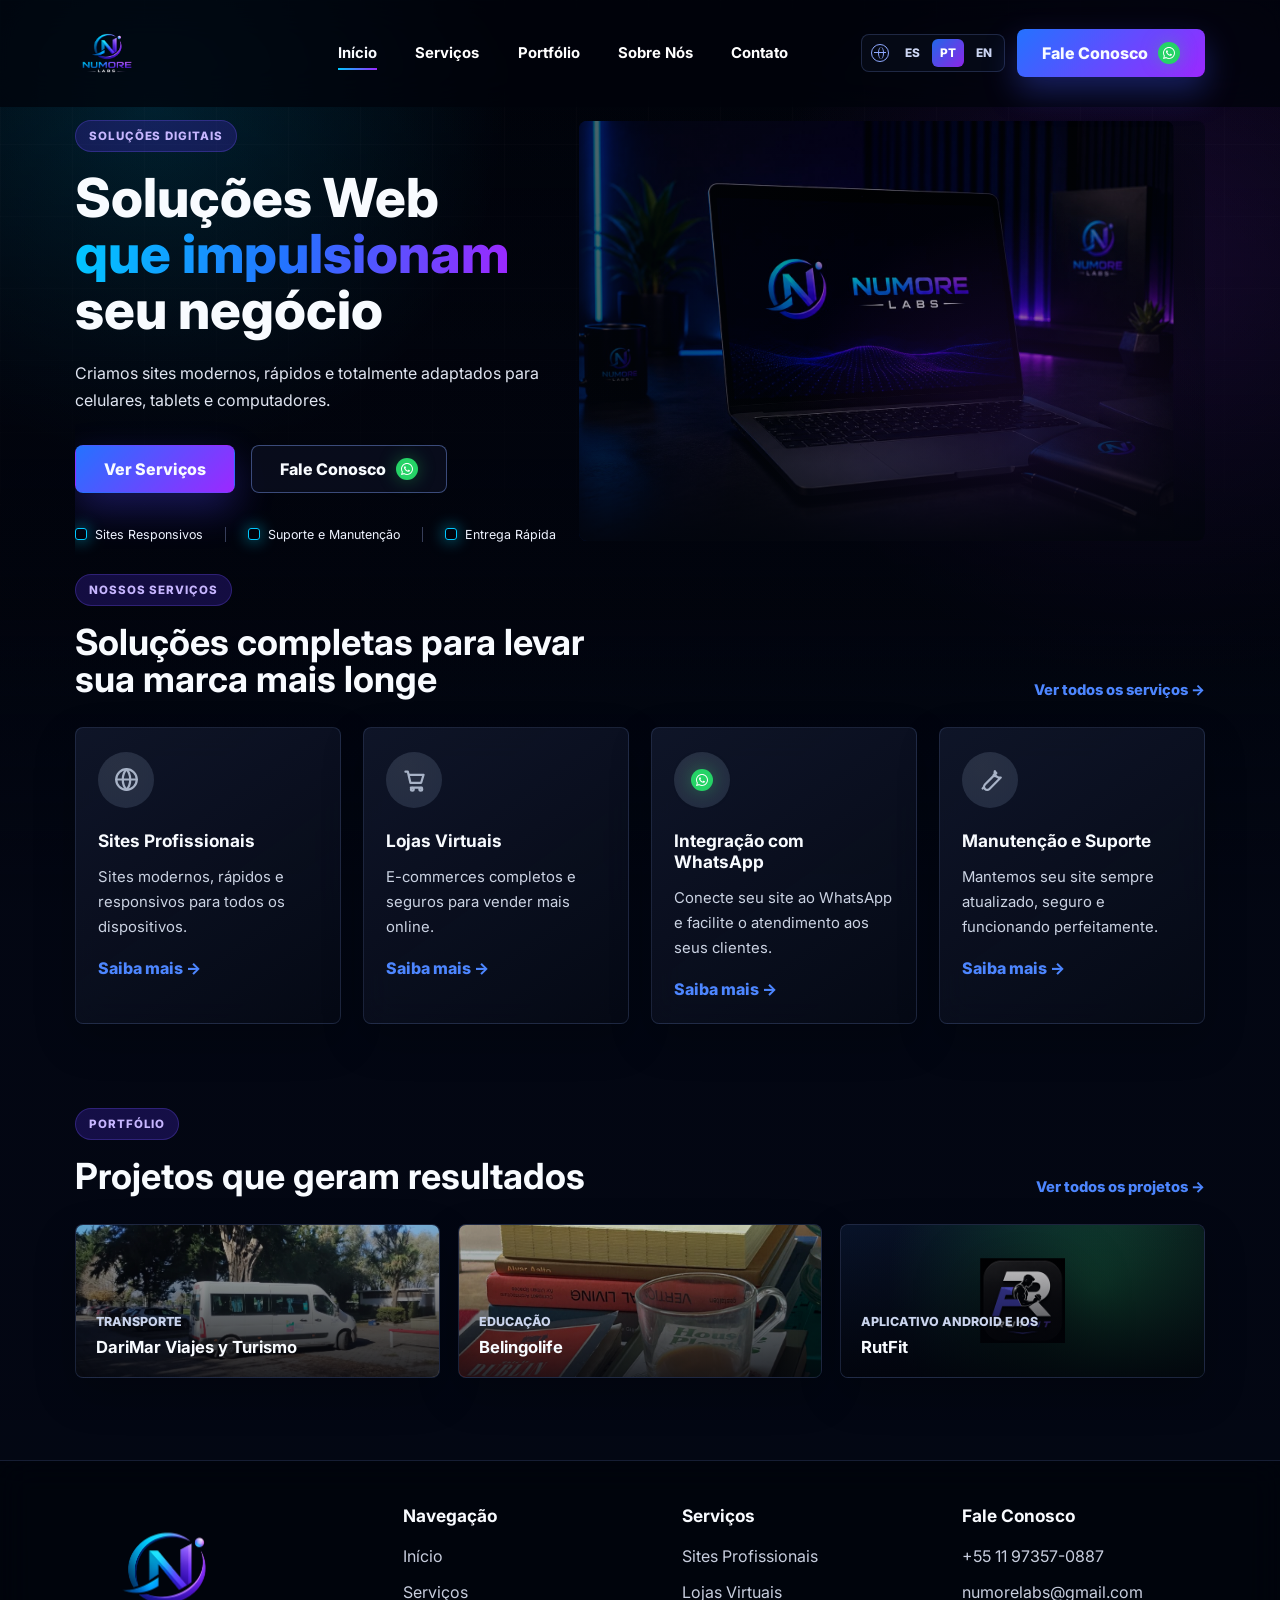
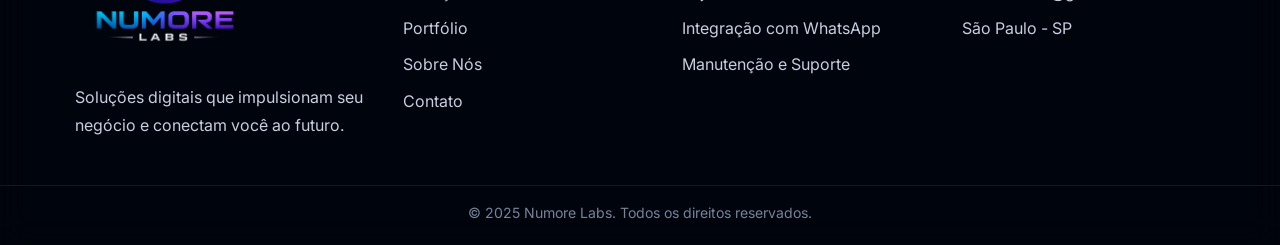
==== commit e996a235: "Remove footer social icons" ====
--- a/index.html
+++ b/index.html
@@ -102,7 +102,6 @@
         <div class="footer-brand">
           <img src="assets/numore-logo.png" alt="Logo Numore Labs" />
           <p data-i18n="footer.blurb">SoluÃ§Ãµes digitais que impulsionam seu negÃ³cio e conectam vocÃª ao futuro.</p>
-          <div class="social-row" aria-label="Redes sociais"><a href="#">f</a><a href="#">â—Ž</a><a href="#">in</a><a href="#"><span class="wa-icon" aria-hidden="true"></span></a></div>
         </div>
         <div><h3 data-i18n="footer.navigation">NavegaÃ§Ã£o</h3><a href="index.html" data-i18n="nav.home">InÃ­cio</a><a href="servicios.html" data-i18n="nav.services">ServiÃ§os</a><a href="portafolio.html" data-i18n="nav.portfolio">PortfÃ³lio</a><a href="sobre-nosotros.html" data-i18n="nav.about">Sobre NÃ³s</a><a href="contacto.html" data-i18n="nav.contact">Contato</a></div>
         <div><h3 data-i18n="nav.services">ServiÃ§os</h3><a href="servicios.html#sitios-profesionales" data-i18n="services.web.title">Sites Profissionais</a><a href="servicios.html#tiendas-virtuales" data-i18n="services.store.title">Lojas Virtuais</a><a href="servicios.html#whatsapp" data-i18n="services.whatsapp.title">IntegraÃ§Ã£o com WhatsApp</a><a href="servicios.html#mantenimiento" data-i18n="services.support.title">ManutenÃ§Ã£o e Suporte</a></div>
--- a/styles.css
+++ b/styles.css
@@ -1106,24 +1106,6 @@
   text-align: center;
 }
 
-.social-row {
-  display: flex;
-  gap: 12px;
-  margin-top: 18px;
-}
-
-.social-row a {
-  display: grid;
-  width: 28px;
-  height: 28px;
-  place-items: center;
-  border-radius: 50%;
-  background: rgba(255, 255, 255, 0.08);
-  color: #ffffff;
-  font-size: 0.78rem;
-  font-weight: 800;
-}
-
 @media (max-width: 980px) {
   .site-header {
     grid-template-columns: auto 1fr auto auto;
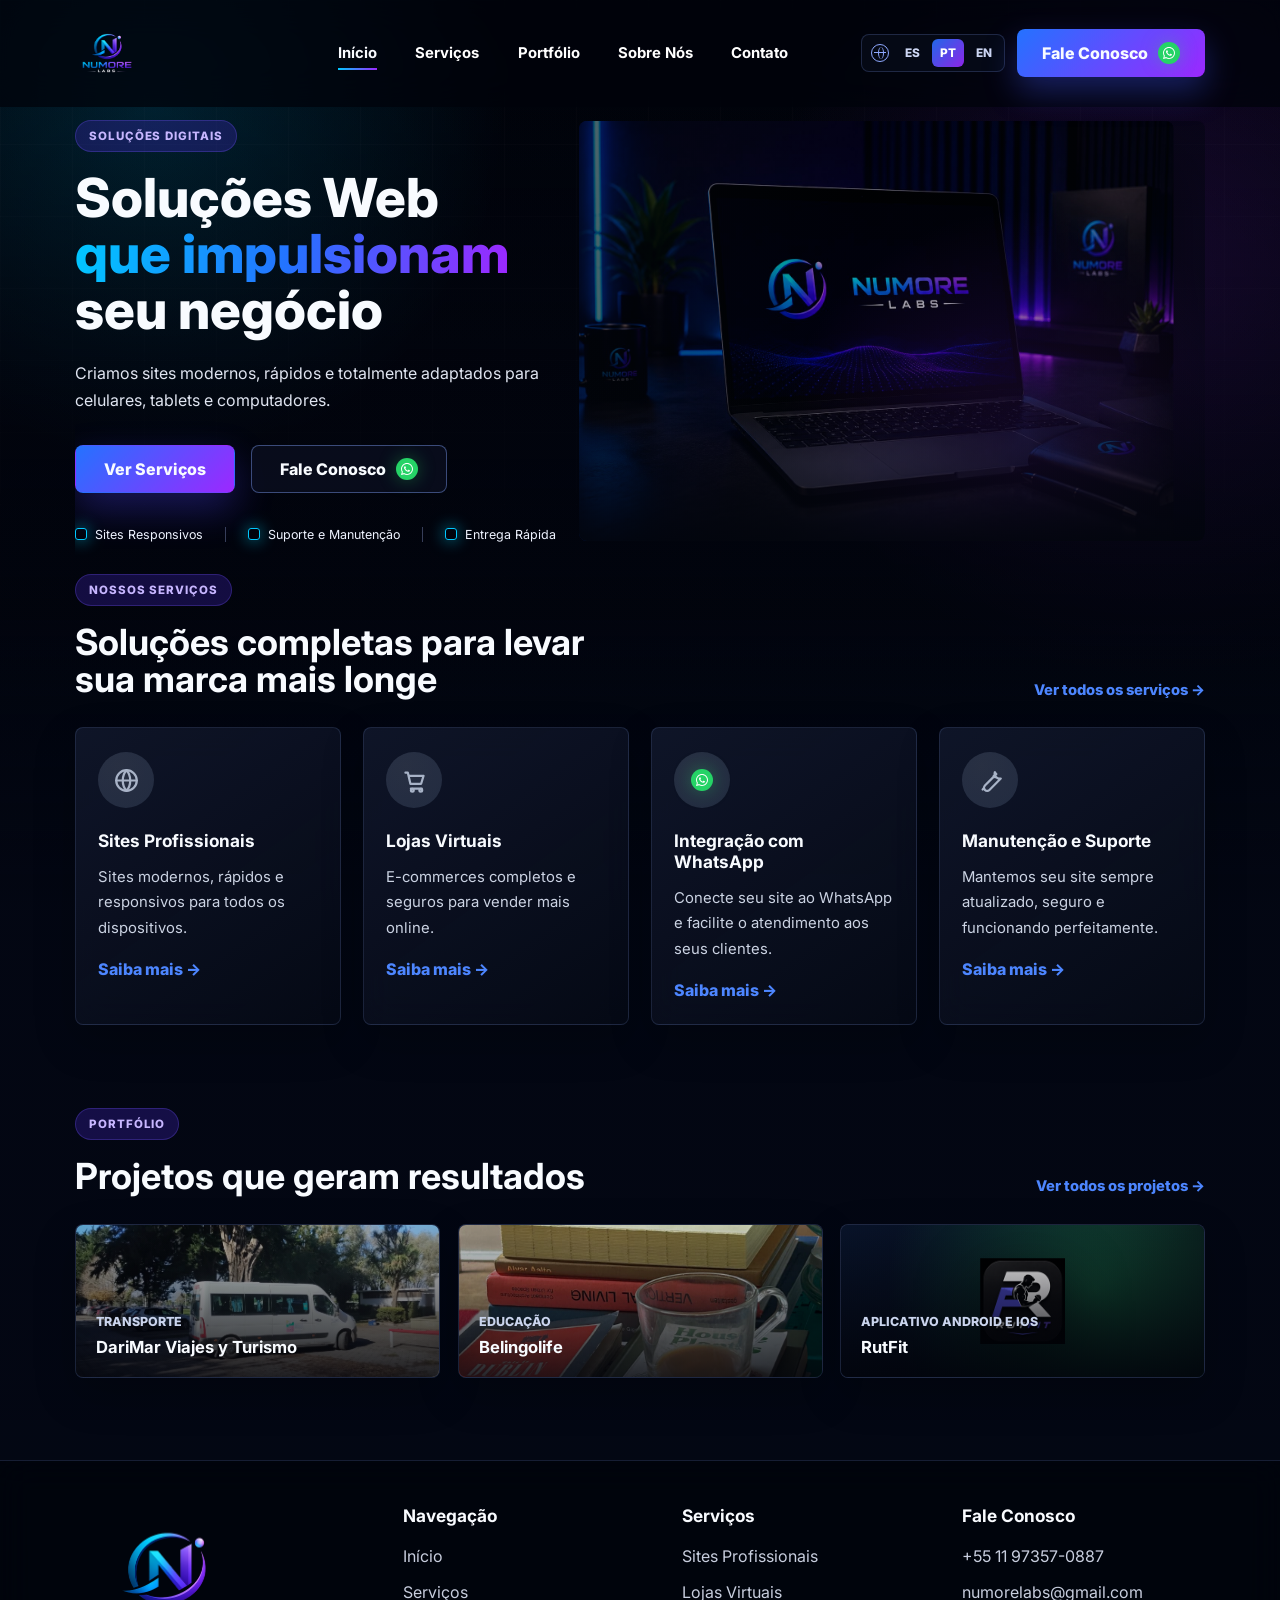
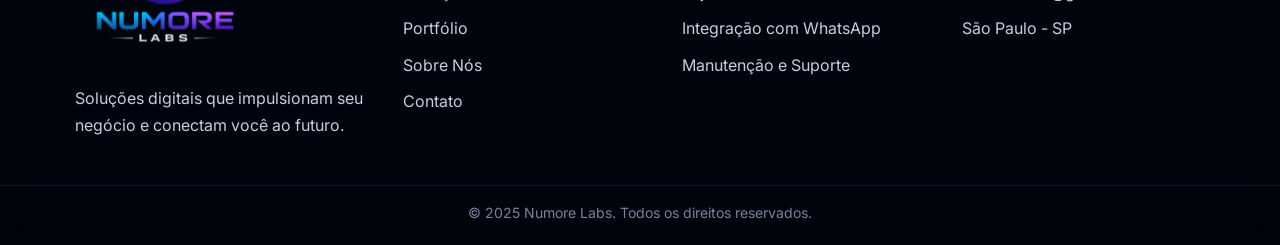
==== commit fd00c842: "Add WhatsApp links and scroll animations" ====
--- a/index.html
+++ b/index.html
@@ -34,7 +34,7 @@
           <button type="button" data-lang="pt">PT</button>
           <button type="button" data-lang="en">EN</button>
         </div>
-        <a class="header-cta whatsapp-link" href="contacto.html">
+        <a class="header-cta whatsapp-link" href="https://wa.me/5511973570887?text=Hola%20Numore%20Labs%2C%20quiero%20hacer%20una%20consulta" target="_blank" rel="noopener">
           <span data-i18n="common.talk">Fale Conosco</span>
           <span class="wa-icon" aria-hidden="true"></span>
         </a>
@@ -49,7 +49,7 @@
           <p data-i18n="home.heroText">Criamos sites modernos, rÃ¡pidos e totalmente adaptados para celulares, tablets e computadores.</p>
           <div class="hero-actions">
             <a class="btn btn-primary" href="servicios.html" data-i18n="home.viewServices">Ver ServiÃ§os</a>
-            <a class="btn btn-outline whatsapp-btn whatsapp-link" href="contacto.html">
+            <a class="btn btn-outline whatsapp-btn whatsapp-link" href="https://wa.me/5511973570887?text=Hola%20Numore%20Labs%2C%20quiero%20hacer%20una%20consulta" target="_blank" rel="noopener">
               <span data-i18n="common.talk">Fale Conosco</span>
               <span class="wa-icon" aria-hidden="true"></span>
             </a>
@@ -105,7 +105,7 @@
         </div>
         <div><h3 data-i18n="footer.navigation">NavegaÃ§Ã£o</h3><a href="index.html" data-i18n="nav.home">InÃ­cio</a><a href="servicios.html" data-i18n="nav.services">ServiÃ§os</a><a href="portafolio.html" data-i18n="nav.portfolio">PortfÃ³lio</a><a href="sobre-nosotros.html" data-i18n="nav.about">Sobre NÃ³s</a><a href="contacto.html" data-i18n="nav.contact">Contato</a></div>
         <div><h3 data-i18n="nav.services">ServiÃ§os</h3><a href="servicios.html#sitios-profesionales" data-i18n="services.web.title">Sites Profissionais</a><a href="servicios.html#tiendas-virtuales" data-i18n="services.store.title">Lojas Virtuais</a><a href="servicios.html#whatsapp" data-i18n="services.whatsapp.title">IntegraÃ§Ã£o com WhatsApp</a><a href="servicios.html#mantenimiento" data-i18n="services.support.title">ManutenÃ§Ã£o e Suporte</a></div>
-        <div><h3 data-i18n="common.talk">Fale Conosco</h3><a href="contacto.html">+55 11 97357-0887</a><a href="mailto:numorelabs@gmail.com">numorelabs@gmail.com</a><span data-i18n="footer.location">SÃ£o Paulo - SP</span></div>
+        <div><h3 data-i18n="common.talk">Fale Conosco</h3><a href="https://wa.me/5511973570887?text=Hola%20Numore%20Labs%2C%20quiero%20hacer%20una%20consulta" target="_blank" rel="noopener">+55 11 97357-0887</a><a href="mailto:numorelabs@gmail.com">numorelabs@gmail.com</a><span data-i18n="footer.location">SÃ£o Paulo - SP</span></div>
       </div>
       <p class="copyright" data-i18n="footer.copy">Â© 2025 Numore Labs. Todos os direitos reservados.</p>
     </footer>
--- a/styles.css
+++ b/styles.css
@@ -79,6 +79,65 @@
 img {
   display: block;
   max-width: 100%;
+}
+
+[data-reveal] {
+  opacity: 0;
+  filter: blur(10px);
+  transform: translate3d(0, 34px, 0) scale(0.985);
+  transition:
+    opacity 780ms cubic-bezier(0.22, 1, 0.36, 1),
+    filter 780ms cubic-bezier(0.22, 1, 0.36, 1),
+    transform 780ms cubic-bezier(0.22, 1, 0.36, 1);
+  transition-delay: var(--reveal-delay, 0ms);
+  will-change: opacity, filter, transform;
+}
+
+[data-reveal].is-visible {
+  opacity: 1;
+  filter: blur(0);
+  transform: translate3d(0, 0, 0) scale(1);
+}
+
+[data-float] {
+  will-change: transform;
+}
+
+[data-float].is-visible {
+  animation: float-soft var(--float-duration, 7s) ease-in-out infinite;
+  animation-delay: var(--float-delay, 0s);
+}
+
+@keyframes float-soft {
+  0%,
+  100% {
+    transform: translate3d(0, 0, 0);
+  }
+
+  50% {
+    transform: translate3d(0, -10px, 0);
+  }
+}
+
+@media (prefers-reduced-motion: reduce) {
+  html {
+    scroll-behavior: auto;
+  }
+
+  *,
+  *::before,
+  *::after {
+    animation-duration: 0.001ms !important;
+    animation-iteration-count: 1 !important;
+    scroll-behavior: auto !important;
+    transition-duration: 0.001ms !important;
+  }
+
+  [data-reveal] {
+    opacity: 1;
+    filter: none;
+    transform: none;
+  }
 }
 
 .section-shell {
@@ -354,8 +413,7 @@
 
 .hero h1,
 .section-heading h2,
-.about-panel h2,
-.contact-copy h2 {
+.about-panel h2 {
   margin: 18px 0 0;
   line-height: 1.04;
   letter-spacing: 0;
@@ -617,8 +675,7 @@
 }
 
 .section-heading h2,
-.about-panel h2,
-.contact-copy h2 {
+.about-panel h2 {
   max-width: 560px;
   font-size: clamp(1.85rem, 3vw, 2.25rem);
 }
@@ -655,12 +712,13 @@
   display: block;
   min-height: 250px;
   padding: 24px 22px;
-  transition: transform 180ms ease, border-color 180ms ease;
+  transition: transform 260ms cubic-bezier(0.22, 1, 0.36, 1), border-color 180ms ease, box-shadow 260ms ease;
 }
 
 .service-card:hover {
   border-color: rgba(8, 217, 255, 0.4);
-  transform: translateY(-5px);
+  box-shadow: 0 24px 58px rgba(7, 14, 38, 0.4);
+  transform: translateY(-7px);
 }
 
 .icon-box {
@@ -748,11 +806,12 @@
   height: 100%;
   object-fit: cover;
   filter: saturate(1.05) contrast(1.02) brightness(0.82);
-  transition: transform 220ms ease;
+  transition: transform 420ms cubic-bezier(0.22, 1, 0.36, 1), filter 420ms ease;
 }
 
 .project-card:hover img {
-  transform: scale(1.05);
+  filter: saturate(1.18) contrast(1.05) brightness(0.9);
+  transform: scale(1.07);
 }
 
 .project-card span,
@@ -824,7 +883,7 @@
 }
 
 .about-panel p,
-.contact-copy p {
+.page-hero p {
   margin: 0;
   color: var(--muted);
   font-size: 1.05rem;
@@ -833,25 +892,10 @@
 
 .contact {
   display: grid;
-  grid-template-columns: 0.88fr 1.12fr;
-  align-items: start;
-  gap: 36px;
-}
-
-.contact-copy p {
-  margin-top: 20px;
-  max-width: 500px;
-}
-
-.contact-list {
-  display: grid;
-  gap: 12px;
-  margin-top: 28px;
-  color: var(--muted);
-  font-weight: 700;
-}
-
-.contact-list a:hover,
+  max-width: 760px;
+  justify-items: stretch;
+}
+
 .footer-grid a:hover {
   color: var(--cyan);
 }
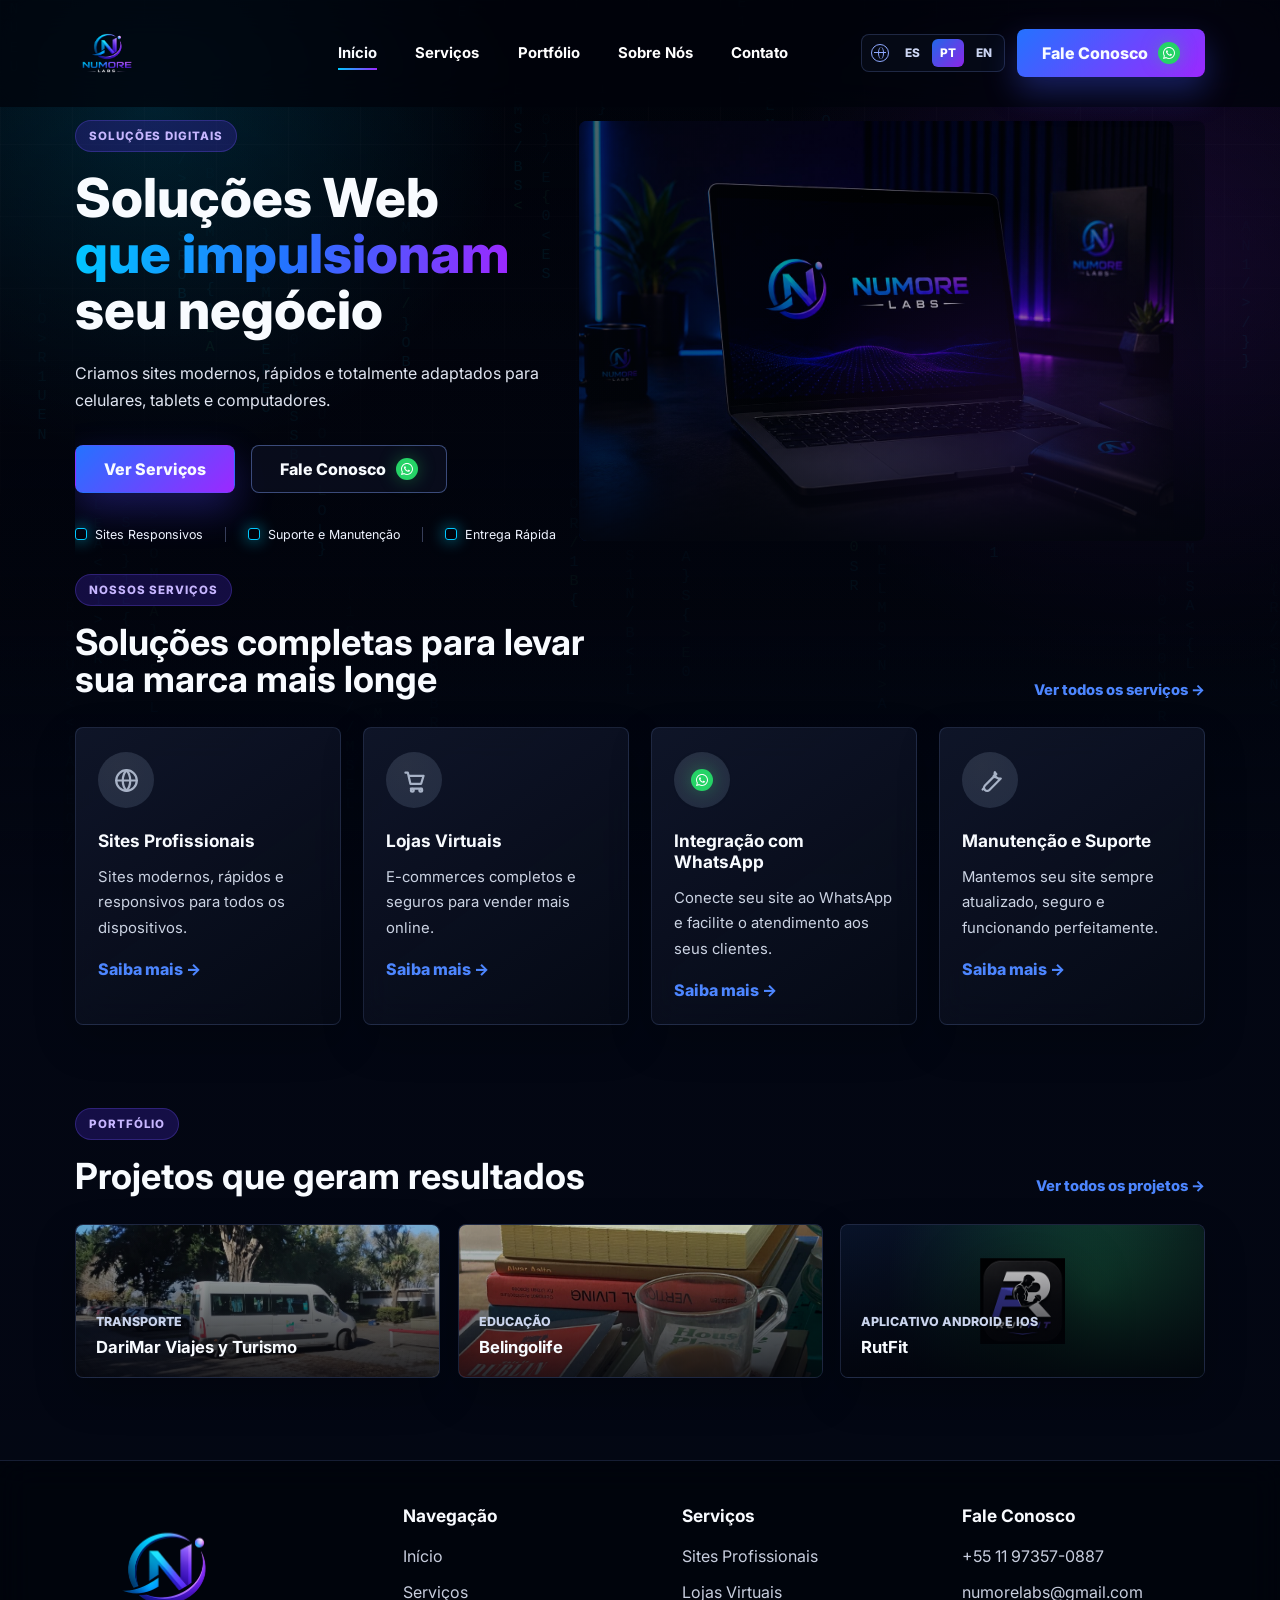
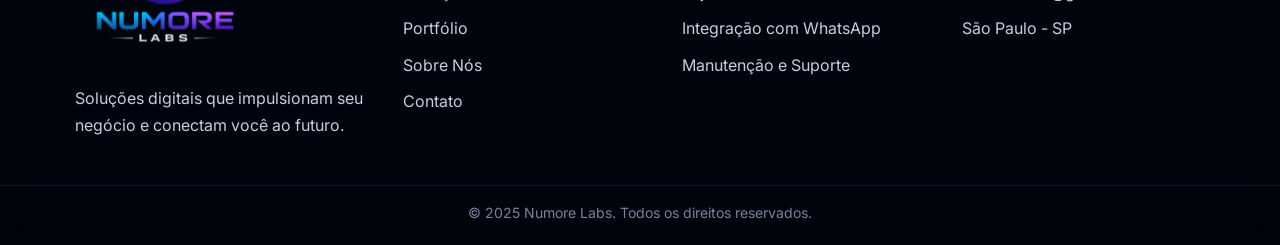
==== commit a1b93fb6: "Fix shared link metadata" ====
--- a/index.html
+++ b/index.html
@@ -3,8 +3,14 @@
   <head>
     <meta charset="UTF-8" />
     <meta name="viewport" content="width=device-width, initial-scale=1.0" />
-    <meta name="description" content="Numore Labs cria sites modernos, rapidos e adaptados para celulares, tablets e computadores." data-i18n-meta="meta.home" />
-    <title data-i18n-title="title.home">Numore Labs | SoluÃ§Ãµes Web</title>
+    <meta name="description" content="Numore Labs crea sitios modernos, rapidos y adaptados para celulares, tablets y computadores." data-i18n-meta="meta.home" />
+    <meta property="og:title" content="Numore Labs | Soluciones Web" />
+    <meta property="og:description" content="Sitios modernos, rapidos y profesionales para impulsar tu negocio." />
+    <meta property="og:type" content="website" />
+    <meta property="og:url" content="https://numore99.github.io/NUMORE-LABS/" />
+    <meta property="og:image" content="https://numore99.github.io/NUMORE-LABS/assets/hero-laptop.jpg" />
+    <meta name="twitter:card" content="summary_large_image" />
+    <title data-i18n-title="title.home">Numore Labs | Soluciones Web</title>
     <link rel="icon" type="image/png" href="assets/numore-logo.png" />
     <link rel="apple-touch-icon" href="assets/numore-logo.png" />
     <link rel="preconnect" href="https://fonts.googleapis.com" />
--- a/styles.css
+++ b/styles.css
@@ -57,6 +57,25 @@
   mask-image: linear-gradient(to bottom, black, transparent 44rem);
 }
 
+.matrix-rain {
+  position: fixed;
+  inset: 0;
+  z-index: 0;
+  width: 100%;
+  height: 100%;
+  opacity: 0.58;
+  mix-blend-mode: screen;
+  pointer-events: none;
+  mask-image: linear-gradient(to bottom, rgba(0, 0, 0, 0.86), rgba(0, 0, 0, 0.34) 42rem, transparent 78rem);
+}
+
+@media (max-width: 700px) {
+  .matrix-rain {
+    opacity: 0.34;
+    mask-image: linear-gradient(to bottom, rgba(0, 0, 0, 0.68), rgba(0, 0, 0, 0.2) 36rem, transparent 62rem);
+  }
+}
+
 main {
   position: relative;
   z-index: 1;
@@ -137,6 +156,10 @@
     opacity: 1;
     filter: none;
     transform: none;
+  }
+
+  .matrix-rain {
+    display: none;
   }
 }
 
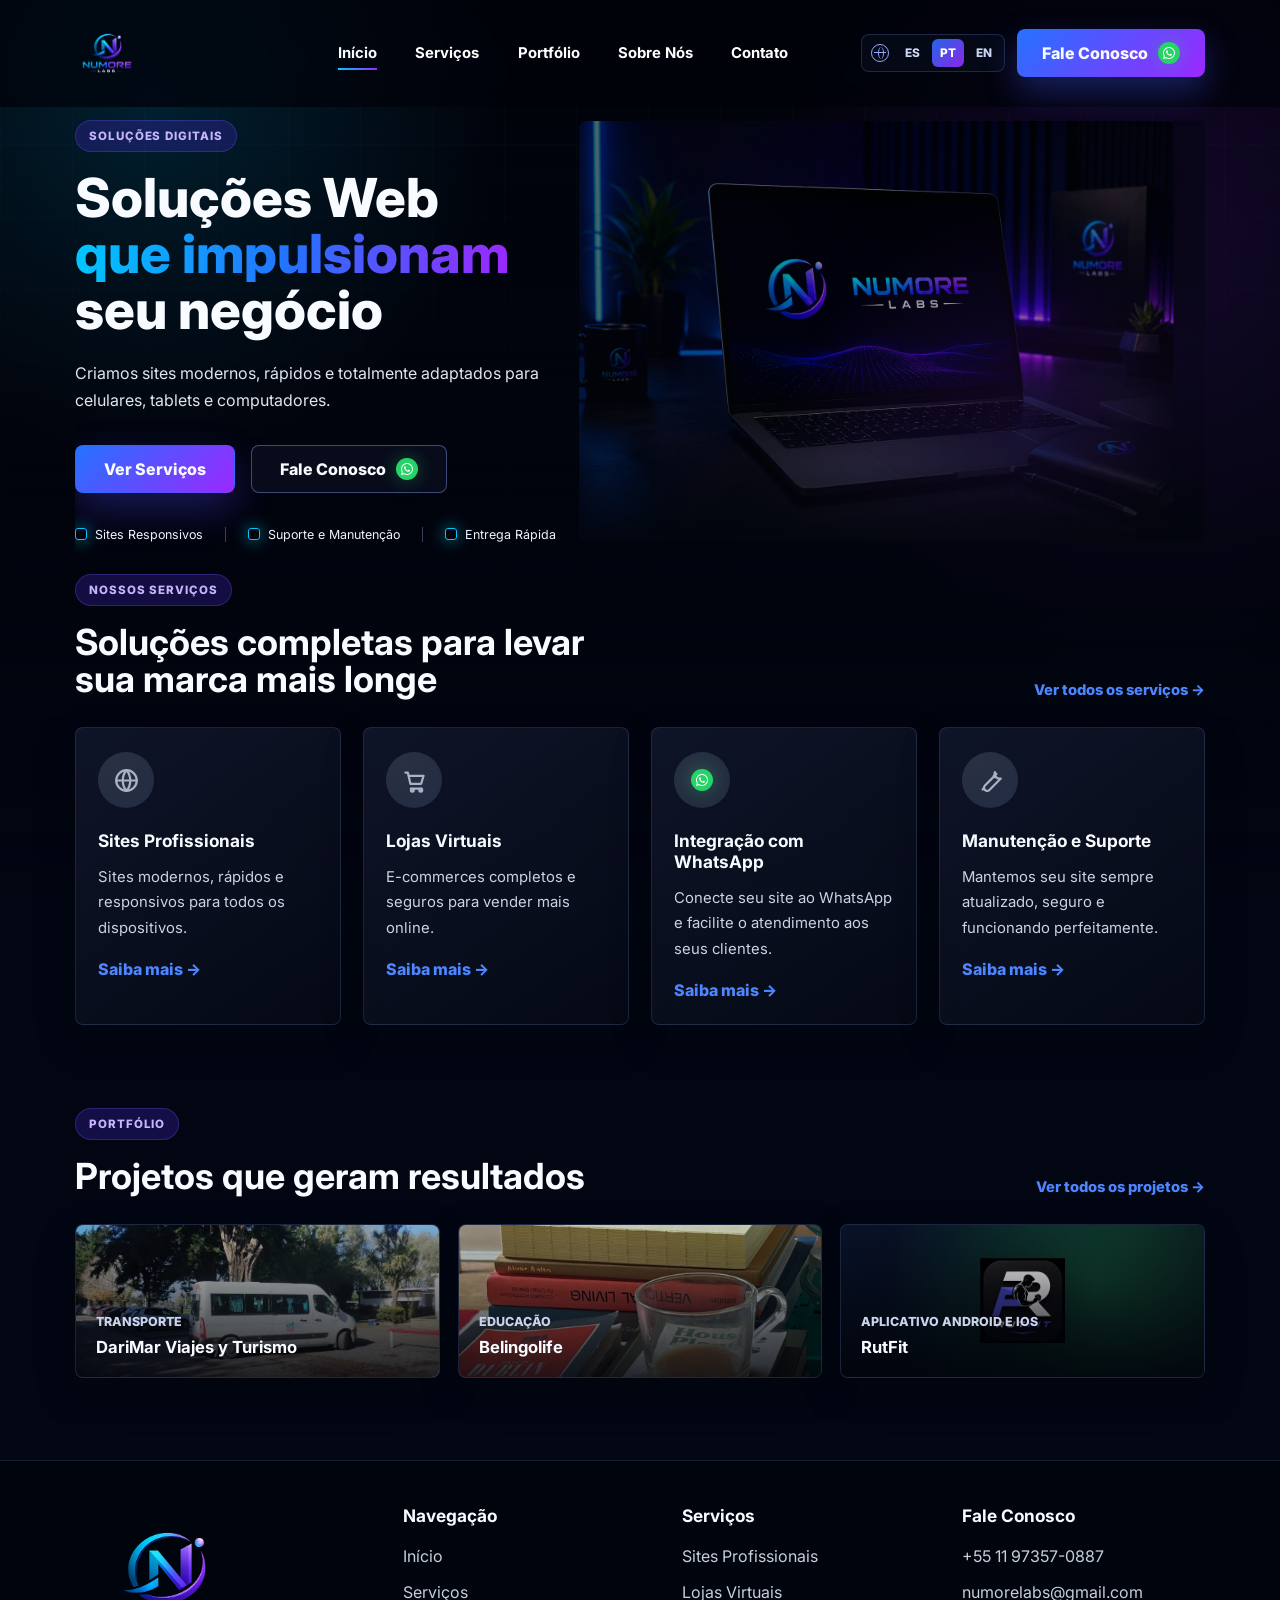
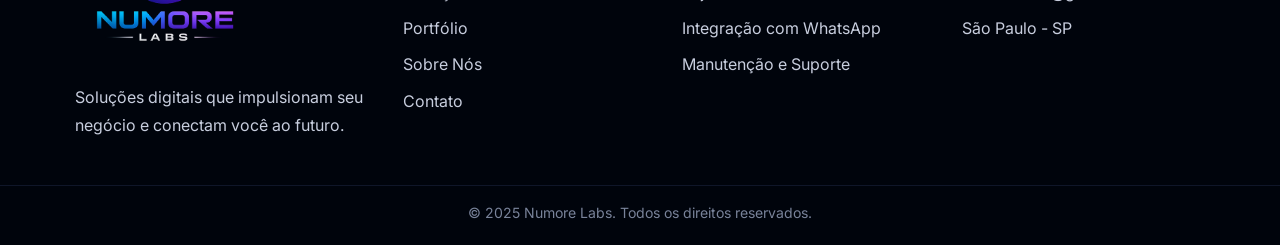
==== commit d9b16fc0: "Prepare site for production launch" ====
--- a/index.html
+++ b/index.html
@@ -1,4 +1,4 @@
-﻿<!DOCTYPE html>
+<!DOCTYPE html>
 <html lang="pt-BR">
   <head>
     <meta charset="UTF-8" />
@@ -21,16 +21,16 @@
   <body data-page="inicio">
     <header class="site-header" data-header>
       <a class="brand" href="index.html" aria-label="Numore Labs"><img src="assets/numore-logo.png" alt="Logo Numore Labs" /></a>
-      <nav class="mobile-quick-nav" aria-label="NavegaciÃ³n rÃ¡pida">
-        <a href="servicios.html" data-i18n="nav.services">ServiÃ§os</a>
-        <a href="portafolio.html" data-i18n="nav.portfolio">PortfÃ³lio</a>
+      <nav class="mobile-quick-nav" aria-label="Navegación rápida">
+        <a href="servicios.html" data-i18n="nav.services">Serviços</a>
+        <a href="portafolio.html" data-i18n="nav.portfolio">Portfólio</a>
       </nav>
       <button class="menu-toggle" type="button" aria-label="Abrir menu" aria-expanded="false" data-menu-toggle><span></span><span></span><span></span></button>
       <nav class="main-nav" data-nav>
-        <a href="index.html" data-nav-page="inicio" data-i18n="nav.home">InÃ­cio</a>
-        <a href="servicios.html" data-nav-page="servicios" data-i18n="nav.services">ServiÃ§os</a>
-        <a href="portafolio.html" data-nav-page="portafolio" data-i18n="nav.portfolio">PortfÃ³lio</a>
-        <a href="sobre-nosotros.html" data-nav-page="nosotros" data-i18n="nav.about">Sobre NÃ³s</a>
+        <a href="index.html" data-nav-page="inicio" data-i18n="nav.home">Início</a>
+        <a href="servicios.html" data-nav-page="servicios" data-i18n="nav.services">Serviços</a>
+        <a href="portafolio.html" data-nav-page="portafolio" data-i18n="nav.portfolio">Portfólio</a>
+        <a href="sobre-nosotros.html" data-nav-page="nosotros" data-i18n="nav.about">Sobre Nós</a>
         <a href="contacto.html" data-nav-page="contacto" data-i18n="nav.contact">Contato</a>
       </nav>
       <div class="header-actions">
@@ -50,20 +50,20 @@
     <main>
       <section class="hero section-shell">
         <div class="hero-copy">
-          <span class="eyebrow" data-i18n="home.eyebrow">SoluÃ§Ãµes Digitais</span>
-          <h1><span data-i18n="home.heroLine1">SoluÃ§Ãµes Web</span> <span class="hero-accent" data-i18n="home.heroAccent">que impulsionam</span> <span data-i18n="home.heroLine3">seu negÃ³cio</span></h1>
-          <p data-i18n="home.heroText">Criamos sites modernos, rÃ¡pidos e totalmente adaptados para celulares, tablets e computadores.</p>
+          <span class="eyebrow" data-i18n="home.eyebrow">Soluções Digitais</span>
+          <h1><span data-i18n="home.heroLine1">Soluções Web</span> <span class="hero-accent" data-i18n="home.heroAccent">que impulsionam</span> <span data-i18n="home.heroLine3">seu negócio</span></h1>
+          <p data-i18n="home.heroText">Criamos sites modernos, rápidos e totalmente adaptados para celulares, tablets e computadores.</p>
           <div class="hero-actions">
-            <a class="btn btn-primary" href="servicios.html" data-i18n="home.viewServices">Ver ServiÃ§os</a>
+            <a class="btn btn-primary" href="servicios.html" data-i18n="home.viewServices">Ver Serviços</a>
             <a class="btn btn-outline whatsapp-btn whatsapp-link" href="https://wa.me/5511973570887?text=Hola%20Numore%20Labs%2C%20quiero%20hacer%20una%20consulta" target="_blank" rel="noopener">
               <span data-i18n="common.talk">Fale Conosco</span>
               <span class="wa-icon" aria-hidden="true"></span>
             </a>
           </div>
-          <div class="hero-features" aria-label="BenefÃ­cios">
+          <div class="hero-features" aria-label="Benefícios">
             <span data-i18n="home.feature1">Sites Responsivos</span>
-            <span data-i18n="home.feature2">Suporte e ManutenÃ§Ã£o</span>
-            <span data-i18n="home.feature3">Entrega RÃ¡pida</span>
+            <span data-i18n="home.feature2">Suporte e Manutenção</span>
+            <span data-i18n="home.feature3">Entrega Rápida</span>
           </div>
         </div>
         <div class="hero-visual hero-photo" aria-hidden="true">
@@ -74,30 +74,30 @@
       <section class="section-block section-shell">
         <div class="section-heading">
           <div>
-            <span class="section-kicker" data-i18n="home.servicesKicker">Nossos ServiÃ§os</span>
-            <h2 data-i18n="home.servicesTitle">SoluÃ§Ãµes completas para levar sua marca mais longe</h2>
+            <span class="section-kicker" data-i18n="home.servicesKicker">Nossos Serviços</span>
+            <h2 data-i18n="home.servicesTitle">Soluções completas para levar sua marca mais longe</h2>
           </div>
-          <a href="servicios.html" data-i18n="home.allServices">Ver todos os serviÃ§os</a>
+          <a href="servicios.html" data-i18n="home.allServices">Ver todos os serviços</a>
         </div>
         <div class="service-grid">
-          <a class="service-card" href="servicios.html#sitios-profesionales"><div class="icon-box"><svg viewBox="0 0 24 24" aria-hidden="true"><circle cx="12" cy="12" r="8.5"></circle><path d="M3.5 12h17M12 3.5c2.1 2.3 3.1 5.1 3.1 8.5S14.1 18.2 12 20.5M12 3.5C9.9 5.8 8.9 8.6 8.9 12s1 6.2 3.1 8.5"></path></svg></div><h3 data-i18n="services.web.title">Sites Profissionais</h3><p data-i18n="home.cardWeb">Sites modernos, rÃ¡pidos e responsivos para todos os dispositivos.</p><span data-i18n="common.learnMore">Saiba mais</span></a>
+          <a class="service-card" href="servicios.html#sitios-profesionales"><div class="icon-box"><svg viewBox="0 0 24 24" aria-hidden="true"><circle cx="12" cy="12" r="8.5"></circle><path d="M3.5 12h17M12 3.5c2.1 2.3 3.1 5.1 3.1 8.5S14.1 18.2 12 20.5M12 3.5C9.9 5.8 8.9 8.6 8.9 12s1 6.2 3.1 8.5"></path></svg></div><h3 data-i18n="services.web.title">Sites Profissionais</h3><p data-i18n="home.cardWeb">Sites modernos, rápidos e responsivos para todos os dispositivos.</p><span data-i18n="common.learnMore">Saiba mais</span></a>
           <a class="service-card" href="servicios.html#tiendas-virtuales"><div class="icon-box"><svg viewBox="0 0 24 24" aria-hidden="true"><path d="M4.5 5.5h2l2.1 9.2h8.9l2-6.6H8"></path><path d="M9 18.7h9"></path><circle cx="10.2" cy="20.1" r="1.15"></circle><circle cx="17.2" cy="20.1" r="1.15"></circle></svg></div><h3 data-i18n="services.store.title">Lojas Virtuais</h3><p data-i18n="home.cardStore">E-commerces completos e seguros para vender mais online.</p><span data-i18n="common.learnMore">Saiba mais</span></a>
-          <a class="service-card" href="servicios.html#whatsapp"><div class="icon-box"><span class="wa-icon" aria-hidden="true"></span></div><h3 data-i18n="services.whatsapp.title">IntegraÃ§Ã£o com WhatsApp</h3><p data-i18n="home.cardWhatsapp">Conecte seu site ao WhatsApp e facilite o atendimento aos seus clientes.</p><span data-i18n="common.learnMore">Saiba mais</span></a>
-          <a class="service-card" href="servicios.html#mantenimiento"><div class="icon-box"><svg viewBox="0 0 24 24" aria-hidden="true"><path d="M15.6 5.1a4.2 4.2 0 0 0 4.9 5.3L11.1 19.8a2.6 2.6 0 0 1-3.7-3.7l9.4-9.4a4.3 4.3 0 0 1-1.2-1.6Z"></path><path d="M6.4 18.5l-.9.9M14.7 8.2l1.1 1.1"></path></svg></div><h3 data-i18n="services.support.title">ManutenÃ§Ã£o e Suporte</h3><p data-i18n="home.cardSupport">Mantemos seu site sempre atualizado, seguro e funcionando perfeitamente.</p><span data-i18n="common.learnMore">Saiba mais</span></a>
+          <a class="service-card" href="servicios.html#whatsapp"><div class="icon-box"><span class="wa-icon" aria-hidden="true"></span></div><h3 data-i18n="services.whatsapp.title">Integração com WhatsApp</h3><p data-i18n="home.cardWhatsapp">Conecte seu site ao WhatsApp e facilite o atendimento aos seus clientes.</p><span data-i18n="common.learnMore">Saiba mais</span></a>
+          <a class="service-card" href="servicios.html#mantenimiento"><div class="icon-box"><svg viewBox="0 0 24 24" aria-hidden="true"><path d="M15.6 5.1a4.2 4.2 0 0 0 4.9 5.3L11.1 19.8a2.6 2.6 0 0 1-3.7-3.7l9.4-9.4a4.3 4.3 0 0 1-1.2-1.6Z"></path><path d="M6.4 18.5l-.9.9M14.7 8.2l1.1 1.1"></path></svg></div><h3 data-i18n="services.support.title">Manutenção e Suporte</h3><p data-i18n="home.cardSupport">Mantemos seu site sempre atualizado, seguro e funcionando perfeitamente.</p><span data-i18n="common.learnMore">Saiba mais</span></a>
         </div>
       </section>
 
       <section class="section-block section-shell">
         <div class="section-heading">
           <div>
-            <span class="section-kicker" data-i18n="nav.portfolio">PortfÃ³lio</span>
+            <span class="section-kicker" data-i18n="nav.portfolio">Portfólio</span>
             <h2 data-i18n="home.portfolioTitle">Projetos que geram resultados</h2>
           </div>
           <a href="portafolio.html" data-i18n="home.allProjects">Ver todos os projetos</a>
         </div>
         <div class="portfolio-grid">
           <a class="project-card darimar" href="portafolio.html#darimar"><img src="assets/portfolio/darimar-van.jpg" alt="" /><span data-i18n="portfolio.card1.tag">Transporte</span><h3 data-i18n="portfolio.card1.title">DariMar Viajes y Turismo</h3></a>
-          <a class="project-card belingolife" href="portafolio.html#belingolife"><img src="assets/portfolio/belingolife-books.jpeg" alt="" /><span data-i18n="portfolio.card2.tag">EducaÃ§Ã£o</span><h3 data-i18n="portfolio.card2.title">Belingolife</h3></a>
+          <a class="project-card belingolife" href="portafolio.html#belingolife"><img src="assets/portfolio/belingolife-books.jpeg" alt="" /><span data-i18n="portfolio.card2.tag">Educação</span><h3 data-i18n="portfolio.card2.title">Belingolife</h3></a>
           <a class="project-card rutfit" href="portafolio.html#rutfit"><img src="assets/portfolio/rutfit-icon.png" alt="" /><span data-i18n="portfolio.card3.tag">Aplicativo Android e iOS</span><h3 data-i18n="portfolio.card3.title">RutFit</h3></a>
         </div>
       </section>
@@ -107,13 +107,13 @@
       <div class="footer-grid section-shell">
         <div class="footer-brand">
           <img src="assets/numore-logo.png" alt="Logo Numore Labs" />
-          <p data-i18n="footer.blurb">SoluÃ§Ãµes digitais que impulsionam seu negÃ³cio e conectam vocÃª ao futuro.</p>
+          <p data-i18n="footer.blurb">Soluções digitais que impulsionam seu negócio e conectam você ao futuro.</p>
         </div>
-        <div><h3 data-i18n="footer.navigation">NavegaÃ§Ã£o</h3><a href="index.html" data-i18n="nav.home">InÃ­cio</a><a href="servicios.html" data-i18n="nav.services">ServiÃ§os</a><a href="portafolio.html" data-i18n="nav.portfolio">PortfÃ³lio</a><a href="sobre-nosotros.html" data-i18n="nav.about">Sobre NÃ³s</a><a href="contacto.html" data-i18n="nav.contact">Contato</a></div>
-        <div><h3 data-i18n="nav.services">ServiÃ§os</h3><a href="servicios.html#sitios-profesionales" data-i18n="services.web.title">Sites Profissionais</a><a href="servicios.html#tiendas-virtuales" data-i18n="services.store.title">Lojas Virtuais</a><a href="servicios.html#whatsapp" data-i18n="services.whatsapp.title">IntegraÃ§Ã£o com WhatsApp</a><a href="servicios.html#mantenimiento" data-i18n="services.support.title">ManutenÃ§Ã£o e Suporte</a></div>
-        <div><h3 data-i18n="common.talk">Fale Conosco</h3><a href="https://wa.me/5511973570887?text=Hola%20Numore%20Labs%2C%20quiero%20hacer%20una%20consulta" target="_blank" rel="noopener">+55 11 97357-0887</a><a href="mailto:numorelabs@gmail.com">numorelabs@gmail.com</a><span data-i18n="footer.location">SÃ£o Paulo - SP</span></div>
+        <div><h3 data-i18n="footer.navigation">Navegação</h3><a href="index.html" data-i18n="nav.home">Início</a><a href="servicios.html" data-i18n="nav.services">Serviços</a><a href="portafolio.html" data-i18n="nav.portfolio">Portfólio</a><a href="sobre-nosotros.html" data-i18n="nav.about">Sobre Nós</a><a href="contacto.html" data-i18n="nav.contact">Contato</a></div>
+        <div><h3 data-i18n="nav.services">Serviços</h3><a href="servicios.html#sitios-profesionales" data-i18n="services.web.title">Sites Profissionais</a><a href="servicios.html#tiendas-virtuales" data-i18n="services.store.title">Lojas Virtuais</a><a href="servicios.html#whatsapp" data-i18n="services.whatsapp.title">Integração com WhatsApp</a><a href="servicios.html#mantenimiento" data-i18n="services.support.title">Manutenção e Suporte</a></div>
+        <div><h3 data-i18n="common.talk">Fale Conosco</h3><a href="https://wa.me/5511973570887?text=Hola%20Numore%20Labs%2C%20quiero%20hacer%20una%20consulta" target="_blank" rel="noopener">+55 11 97357-0887</a><a href="mailto:numorelabs@gmail.com">numorelabs@gmail.com</a><span data-i18n="footer.location">São Paulo - SP</span></div>
       </div>
-      <p class="copyright" data-i18n="footer.copy">Â© 2025 Numore Labs. Todos os direitos reservados.</p>
+      <p class="copyright" data-i18n="footer.copy">© 2025 Numore Labs. Todos os direitos reservados.</p>
     </footer>
     <script src="script.js"></script>
   </body>
--- a/styles.css
+++ b/styles.css
@@ -63,7 +63,7 @@
   z-index: 0;
   width: 100%;
   height: 100%;
-  opacity: 0.58;
+  opacity: 0.42;
   mix-blend-mode: screen;
   pointer-events: none;
   mask-image: linear-gradient(to bottom, rgba(0, 0, 0, 0.86), rgba(0, 0, 0, 0.34) 42rem, transparent 78rem);
@@ -71,7 +71,7 @@
 
 @media (max-width: 700px) {
   .matrix-rain {
-    opacity: 0.34;
+    opacity: 0.2;
     mask-image: linear-gradient(to bottom, rgba(0, 0, 0, 0.68), rgba(0, 0, 0, 0.2) 36rem, transparent 62rem);
   }
 }
@@ -102,23 +102,20 @@
 
 [data-reveal] {
   opacity: 0;
-  filter: blur(10px);
-  transform: translate3d(0, 34px, 0) scale(0.985);
+  transform: translate3d(0, 28px, 0) scale(0.99);
   transition:
-    opacity 780ms cubic-bezier(0.22, 1, 0.36, 1),
-    filter 780ms cubic-bezier(0.22, 1, 0.36, 1),
-    transform 780ms cubic-bezier(0.22, 1, 0.36, 1);
+    opacity 520ms cubic-bezier(0.22, 1, 0.36, 1),
+    transform 520ms cubic-bezier(0.22, 1, 0.36, 1);
   transition-delay: var(--reveal-delay, 0ms);
-  will-change: opacity, filter, transform;
 }
 
 [data-reveal].is-visible {
   opacity: 1;
-  filter: blur(0);
   transform: translate3d(0, 0, 0) scale(1);
 }
 
-[data-float] {
+[data-reveal].is-visible,
+[data-float].is-visible {
   will-change: transform;
 }
 
@@ -523,9 +520,8 @@
   inset: 7% 4% 0;
   content: "";
   background:
-    radial-gradient(circle at 78% 34%, rgba(157, 45, 255, 0.36), transparent 18rem),
-    radial-gradient(circle at 26% 44%, rgba(8, 217, 255, 0.22), transparent 19rem);
-  filter: blur(24px);
+    radial-gradient(circle at 78% 34%, rgba(157, 45, 255, 0.22), transparent 20rem),
+    radial-gradient(circle at 26% 44%, rgba(8, 217, 255, 0.16), transparent 21rem);
 }
 
 .hero-photo {
@@ -727,7 +723,6 @@
   border: 1px solid rgba(125, 151, 216, 0.18);
   border-radius: 8px;
   background: linear-gradient(145deg, rgba(16, 23, 43, 0.9), rgba(6, 10, 22, 0.78));
-  backdrop-filter: blur(16px);
   box-shadow: 0 16px 42px rgba(0, 0, 0, 0.22);
 }
 
@@ -988,7 +983,6 @@
   border: 1px solid var(--line);
   border-radius: 8px;
   background: linear-gradient(145deg, rgba(16, 22, 42, 0.92), rgba(5, 8, 19, 0.86));
-  backdrop-filter: blur(16px);
   box-shadow: 0 16px 42px rgba(0, 0, 0, 0.22);
 }
 
@@ -1128,7 +1122,6 @@
   border-top: 1px solid var(--line);
   margin-top: 40px;
   background: rgba(1, 3, 10, 0.68);
-  backdrop-filter: blur(16px);
 }
 
 .footer-grid {
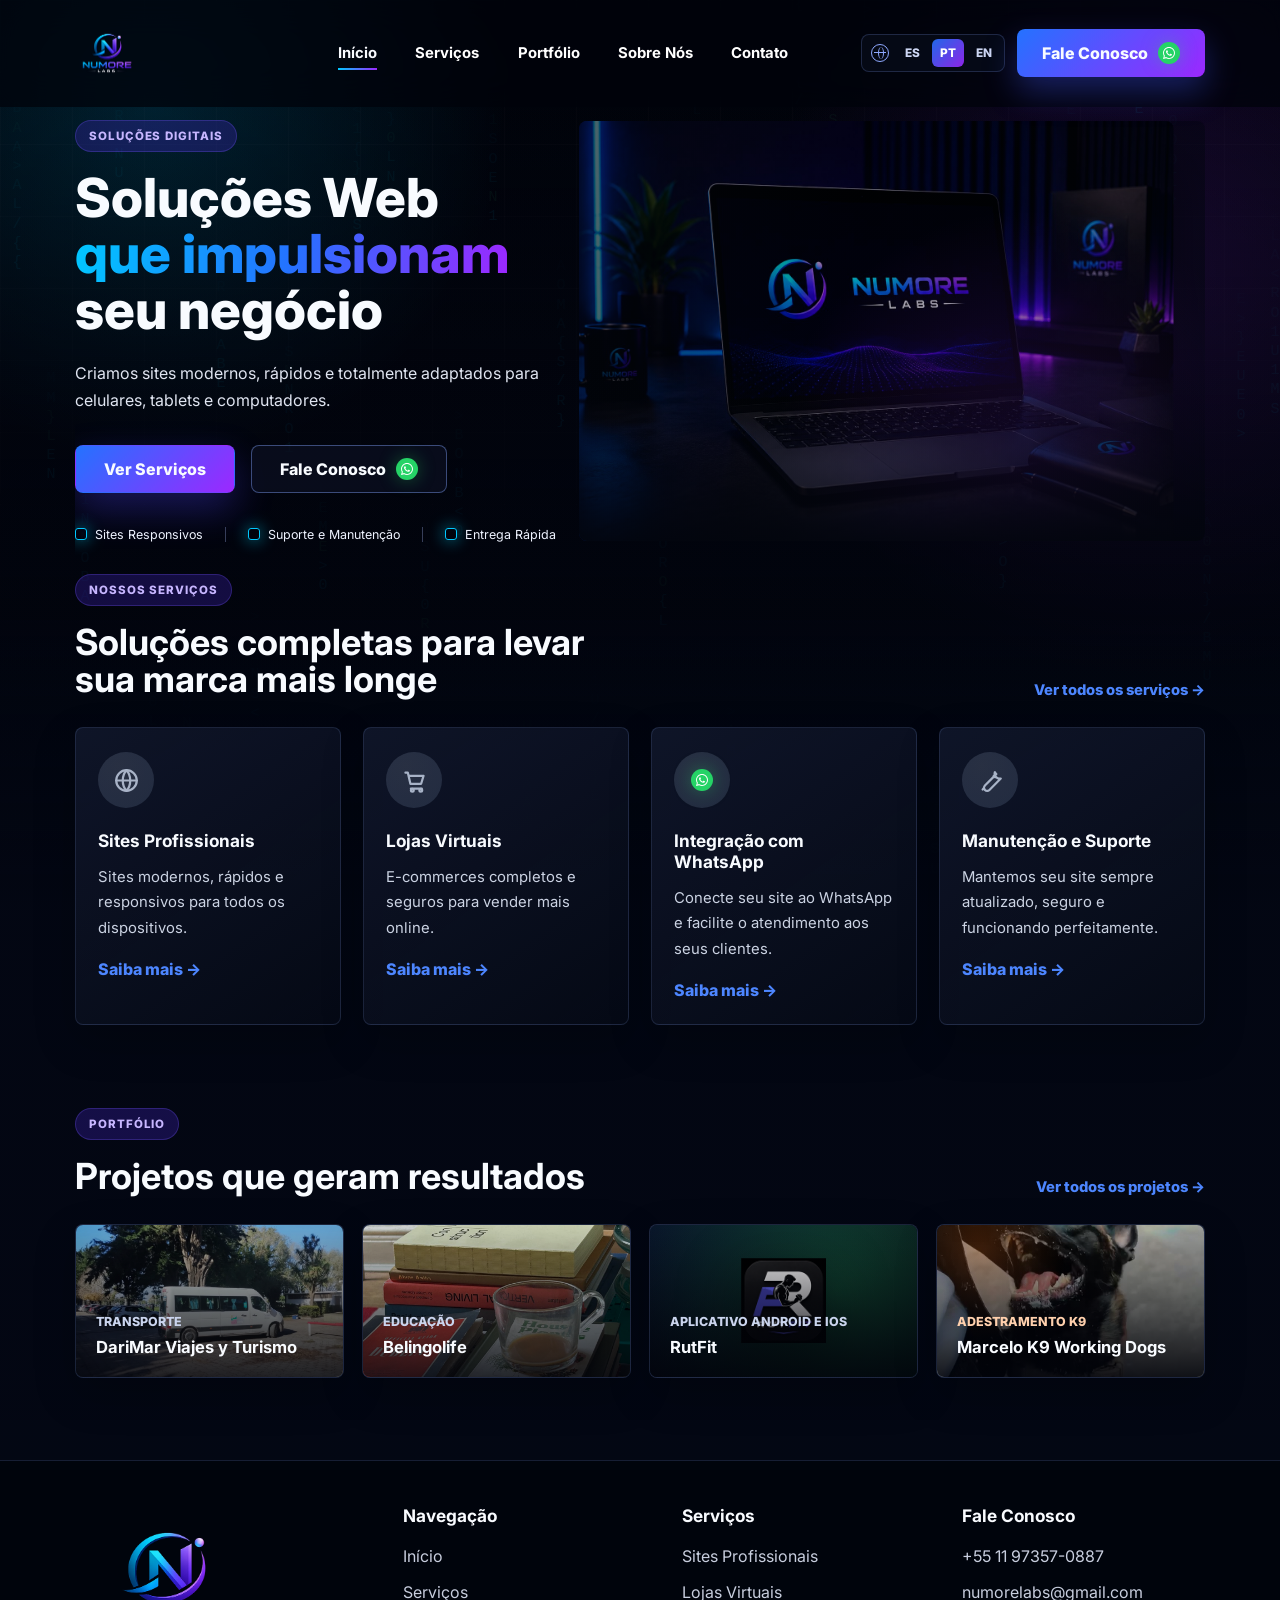
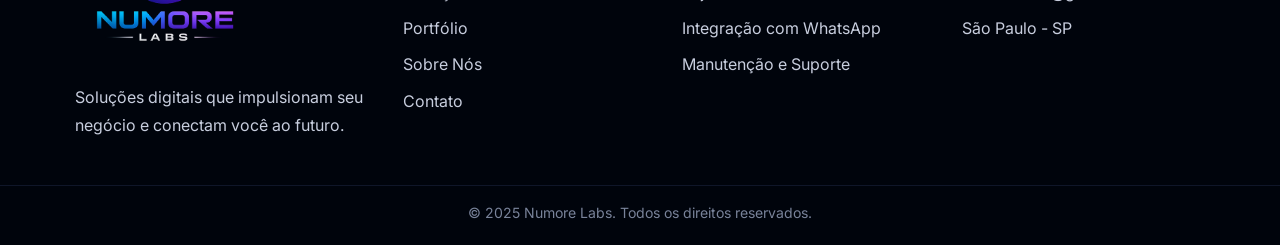
==== commit 15732b9c: "Add K9 Training portfolio project" ====
--- a/index.html
+++ b/index.html
@@ -7,8 +7,8 @@
     <meta property="og:title" content="Numore Labs | Soluciones Web" />
     <meta property="og:description" content="Sitios modernos, rapidos y profesionales para impulsar tu negocio." />
     <meta property="og:type" content="website" />
-    <meta property="og:url" content="https://numore99.github.io/NUMORE-LABS/" />
-    <meta property="og:image" content="https://numore99.github.io/NUMORE-LABS/assets/hero-laptop.jpg" />
+    <meta property="og:url" content="https://numorelabs.com.br/" />
+    <meta property="og:image" content="https://numorelabs.com.br/assets/hero-laptop.jpg" />
     <meta name="twitter:card" content="summary_large_image" />
     <title data-i18n-title="title.home">Numore Labs | Soluciones Web</title>
     <link rel="icon" type="image/png" href="assets/numore-logo.png" />
@@ -99,6 +99,7 @@
           <a class="project-card darimar" href="portafolio.html#darimar"><img src="assets/portfolio/darimar-van.jpg" alt="" /><span data-i18n="portfolio.card1.tag">Transporte</span><h3 data-i18n="portfolio.card1.title">DariMar Viajes y Turismo</h3></a>
           <a class="project-card belingolife" href="portafolio.html#belingolife"><img src="assets/portfolio/belingolife-books.jpeg" alt="" /><span data-i18n="portfolio.card2.tag">Educação</span><h3 data-i18n="portfolio.card2.title">Belingolife</h3></a>
           <a class="project-card rutfit" href="portafolio.html#rutfit"><img src="assets/portfolio/rutfit-icon.png" alt="" /><span data-i18n="portfolio.card3.tag">Aplicativo Android e iOS</span><h3 data-i18n="portfolio.card3.title">RutFit</h3></a>
+          <a class="project-card k9training" href="portafolio.html#k9training"><img src="assets/portfolio/k9training-hero.jpg" alt="" /><span data-i18n="portfolio.card4.tag">Adestramento K9</span><h3 data-i18n="portfolio.card4.title">Marcelo K9 Working Dogs</h3></a>
         </div>
       </section>
     </main>
--- a/styles.css
+++ b/styles.css
@@ -786,7 +786,7 @@
 
 .portfolio-grid {
   display: grid;
-  grid-template-columns: repeat(3, 1fr);
+  grid-template-columns: repeat(4, minmax(0, 1fr));
   gap: 18px;
 }
 
@@ -849,6 +849,20 @@
   max-width: 210px;
   margin: 8px 0 0;
   font-size: 1.04rem;
+}
+
+.project-card.k9training::after {
+  background:
+    linear-gradient(180deg, rgba(2, 5, 9, 0.06), rgba(1, 3, 10, 0.9)),
+    radial-gradient(circle at 16% 18%, rgba(255, 118, 30, 0.28), transparent 34%);
+}
+
+.project-card.k9training span {
+  color: #ffd0ad;
+}
+
+.project-card.k9training h3 {
+  max-width: 260px;
 }
 
 .food {
@@ -1081,6 +1095,13 @@
 
 .case-card {
   padding: 18px;
+}
+
+.case-card-featured {
+  border-color: rgba(255, 122, 34, 0.34);
+  background:
+    linear-gradient(145deg, rgba(26, 18, 13, 0.94), rgba(6, 8, 18, 0.88)),
+    radial-gradient(circle at 18% 0%, rgba(255, 122, 34, 0.18), transparent 36%);
 }
 
 .case-card .project-card {
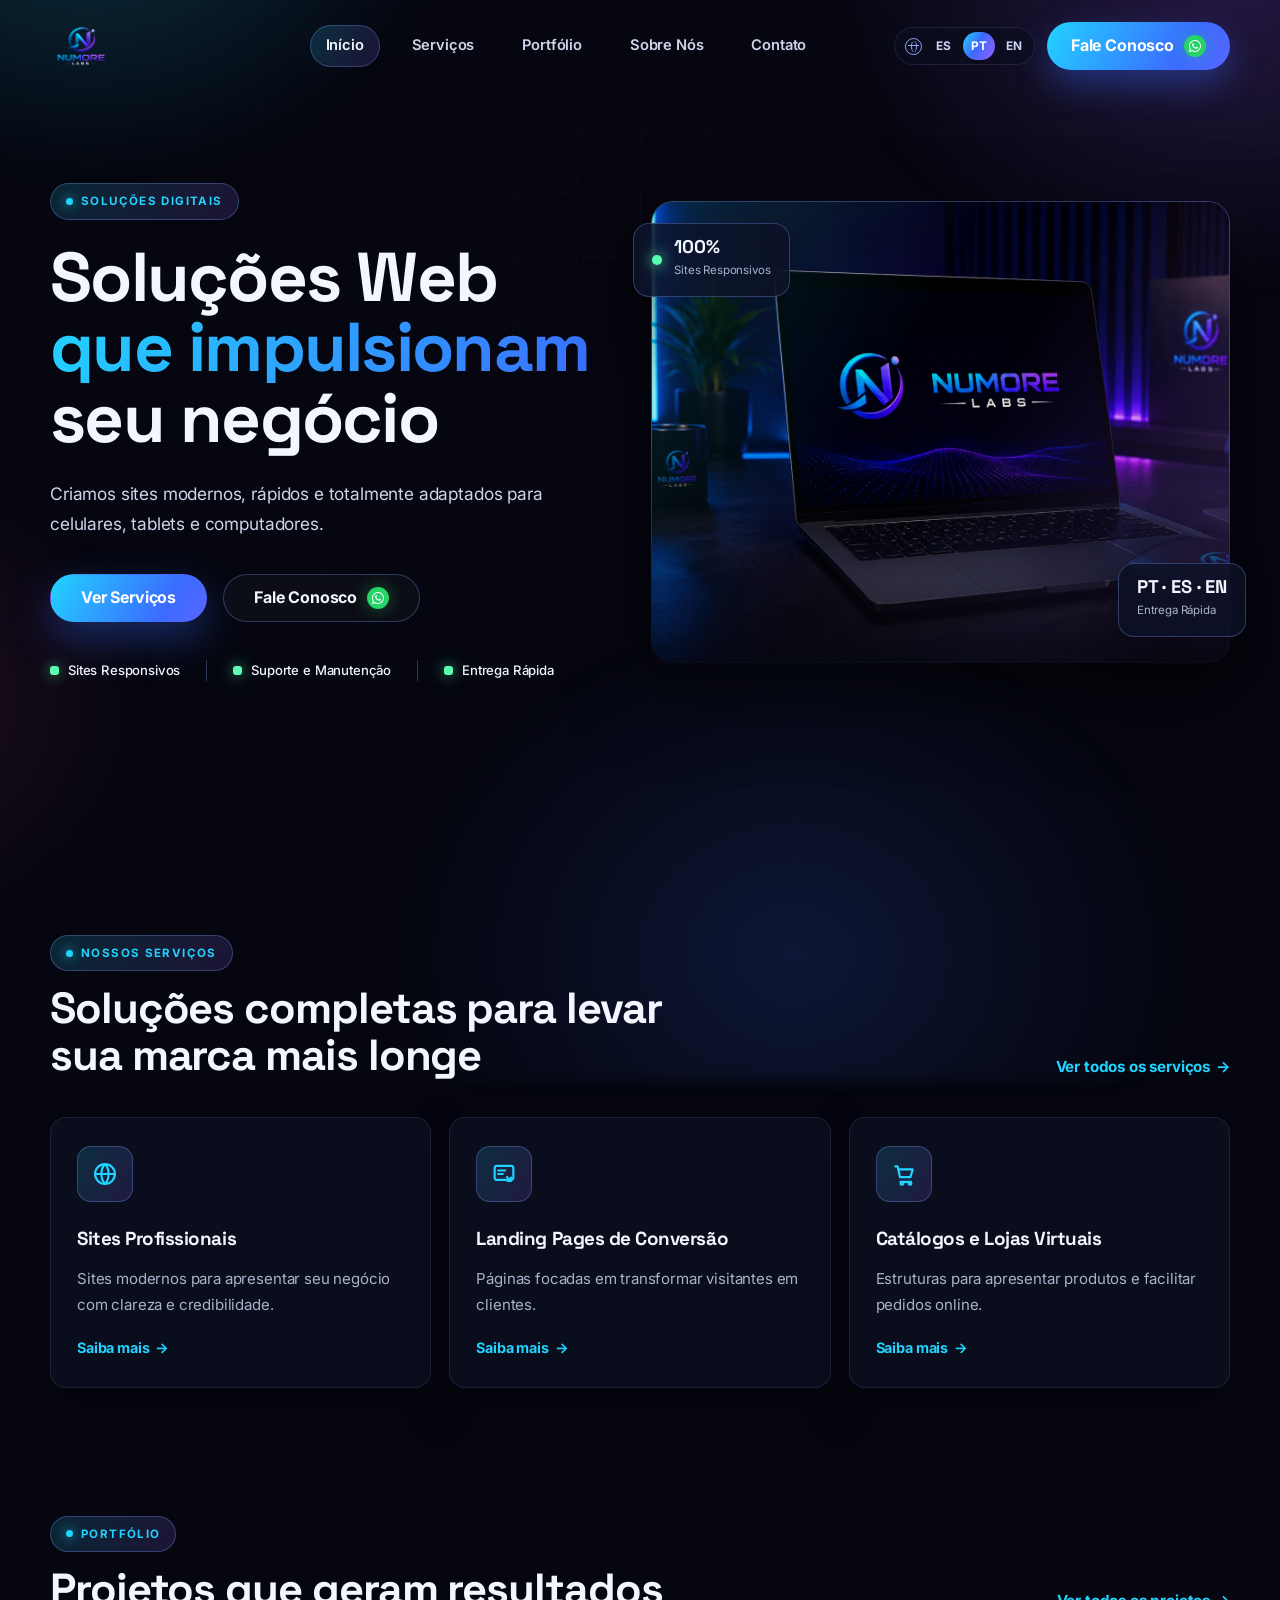
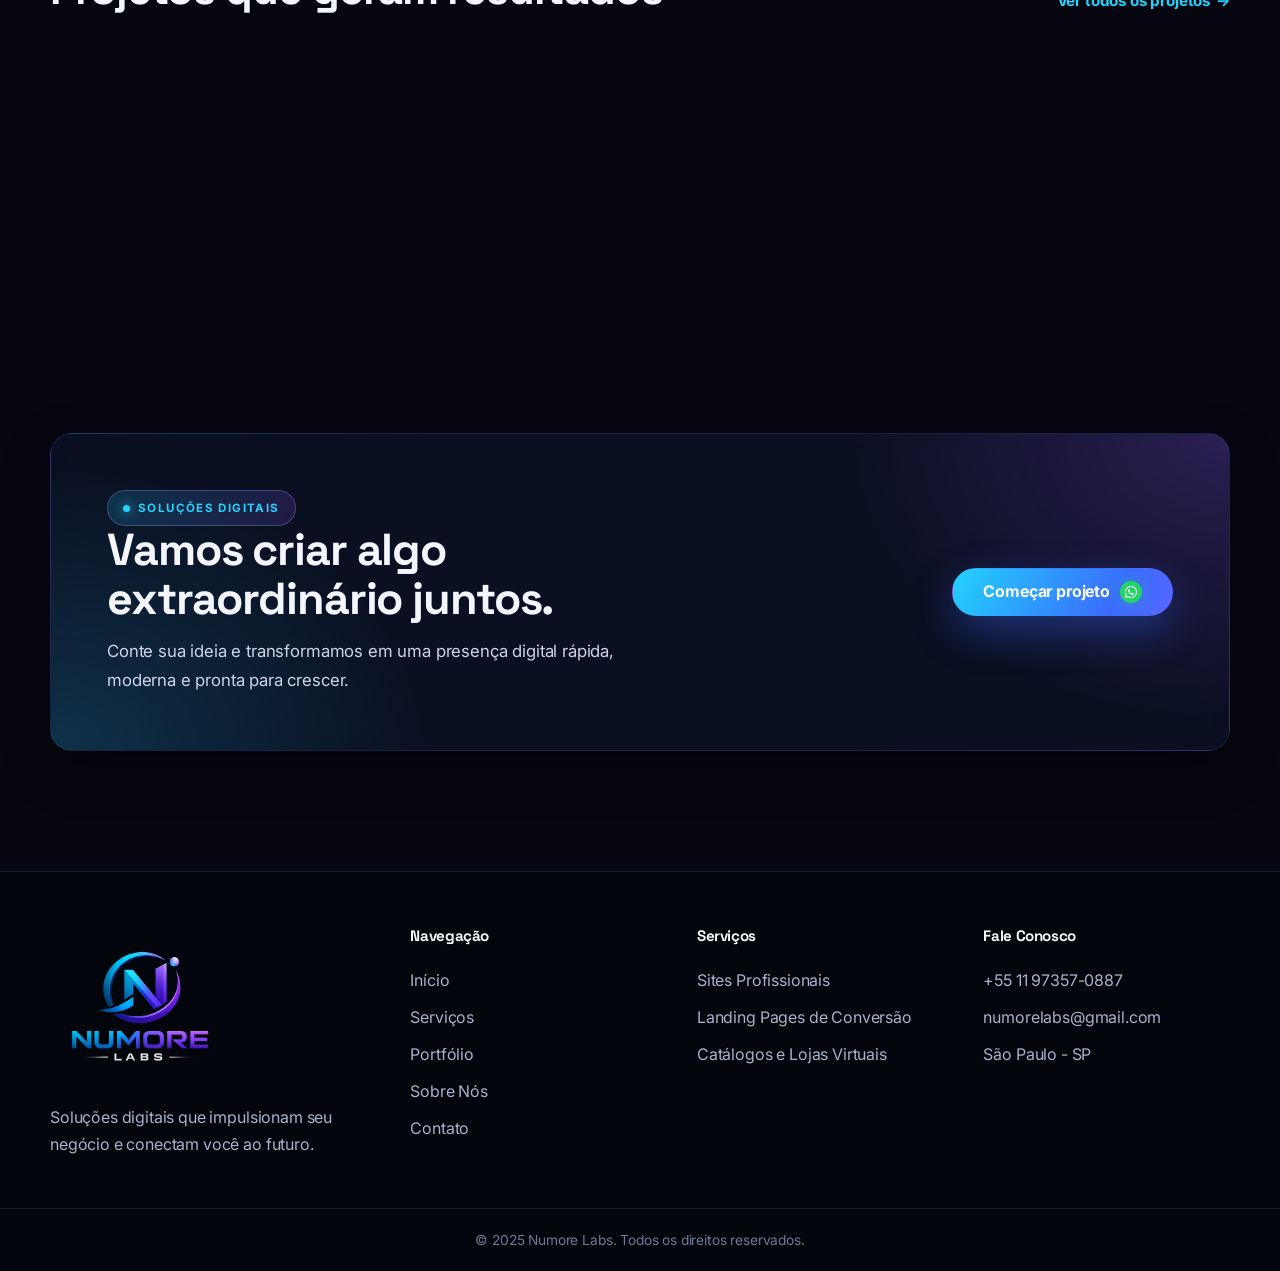
==== commit e28d6839: "Update service offerings" ====
--- a/index.html
+++ b/index.html
@@ -15,7 +15,7 @@
     <link rel="apple-touch-icon" href="assets/numore-logo.png" />
     <link rel="preconnect" href="https://fonts.googleapis.com" />
     <link rel="preconnect" href="https://fonts.gstatic.com" crossorigin />
-    <link href="https://fonts.googleapis.com/css2?family=Inter:wght@400;500;600;700;800&display=swap" rel="stylesheet" />
+    <link href="https://fonts.googleapis.com/css2?family=Inter:wght@400;500;600;700;800&family=Space+Grotesk:wght@500;600;700&display=swap" rel="stylesheet" />
     <link rel="stylesheet" href="styles.css" />
   </head>
   <body data-page="inicio">
@@ -66,10 +66,26 @@
             <span data-i18n="home.feature3">Entrega Rápida</span>
           </div>
         </div>
-        <div class="hero-visual hero-photo" aria-hidden="true">
-          <img src="assets/hero-laptop.jpg" alt="" />
+        <div class="hero-visual">
+          <div class="hero-photo">
+            <img src="assets/hero-laptop.jpg" alt="" />
+          </div>
+          <div class="hero-badge badge-tl">
+            <span class="dot" aria-hidden="true"></span>
+            <div><strong>100%</strong><small data-i18n="home.feature1">Sites Responsivos</small></div>
+          </div>
+          <div class="hero-badge badge-br">
+            <div><strong>PT · ES · EN</strong><small data-i18n="home.feature3">Entrega Rápida</small></div>
+          </div>
         </div>
       </section>
+
+      <div class="marquee" aria-hidden="true">
+        <div class="marquee-track">
+          <span>Web Design</span><span>Desenvolvimento</span><span>E-commerce</span><span>UI / UX</span><span>WhatsApp</span><span>SEO</span><span>Performance</span><span>Branding</span>
+          <span>Web Design</span><span>Desenvolvimento</span><span>E-commerce</span><span>UI / UX</span><span>WhatsApp</span><span>SEO</span><span>Performance</span><span>Branding</span>
+        </div>
+      </div>
 
       <section class="section-block section-shell">
         <div class="section-heading">
@@ -80,10 +96,9 @@
           <a href="servicios.html" data-i18n="home.allServices">Ver todos os serviços</a>
         </div>
         <div class="service-grid">
-          <a class="service-card" href="servicios.html#sitios-profesionales"><div class="icon-box"><svg viewBox="0 0 24 24" aria-hidden="true"><circle cx="12" cy="12" r="8.5"></circle><path d="M3.5 12h17M12 3.5c2.1 2.3 3.1 5.1 3.1 8.5S14.1 18.2 12 20.5M12 3.5C9.9 5.8 8.9 8.6 8.9 12s1 6.2 3.1 8.5"></path></svg></div><h3 data-i18n="services.web.title">Sites Profissionais</h3><p data-i18n="home.cardWeb">Sites modernos, rápidos e responsivos para todos os dispositivos.</p><span data-i18n="common.learnMore">Saiba mais</span></a>
-          <a class="service-card" href="servicios.html#tiendas-virtuales"><div class="icon-box"><svg viewBox="0 0 24 24" aria-hidden="true"><path d="M4.5 5.5h2l2.1 9.2h8.9l2-6.6H8"></path><path d="M9 18.7h9"></path><circle cx="10.2" cy="20.1" r="1.15"></circle><circle cx="17.2" cy="20.1" r="1.15"></circle></svg></div><h3 data-i18n="services.store.title">Lojas Virtuais</h3><p data-i18n="home.cardStore">E-commerces completos e seguros para vender mais online.</p><span data-i18n="common.learnMore">Saiba mais</span></a>
-          <a class="service-card" href="servicios.html#whatsapp"><div class="icon-box"><span class="wa-icon" aria-hidden="true"></span></div><h3 data-i18n="services.whatsapp.title">Integração com WhatsApp</h3><p data-i18n="home.cardWhatsapp">Conecte seu site ao WhatsApp e facilite o atendimento aos seus clientes.</p><span data-i18n="common.learnMore">Saiba mais</span></a>
-          <a class="service-card" href="servicios.html#mantenimiento"><div class="icon-box"><svg viewBox="0 0 24 24" aria-hidden="true"><path d="M15.6 5.1a4.2 4.2 0 0 0 4.9 5.3L11.1 19.8a2.6 2.6 0 0 1-3.7-3.7l9.4-9.4a4.3 4.3 0 0 1-1.2-1.6Z"></path><path d="M6.4 18.5l-.9.9M14.7 8.2l1.1 1.1"></path></svg></div><h3 data-i18n="services.support.title">Manutenção e Suporte</h3><p data-i18n="home.cardSupport">Mantemos seu site sempre atualizado, seguro e funcionando perfeitamente.</p><span data-i18n="common.learnMore">Saiba mais</span></a>
+          <a class="service-card" href="servicios.html#sitios-profesionales"><div class="icon-box"><svg viewBox="0 0 24 24" aria-hidden="true"><circle cx="12" cy="12" r="8.5"></circle><path d="M3.5 12h17M12 3.5c2.1 2.3 3.1 5.1 3.1 8.5S14.1 18.2 12 20.5M12 3.5C9.9 5.8 8.9 8.6 8.9 12s1 6.2 3.1 8.5"></path></svg></div><h3 data-i18n="services.web.title">Sites Profissionais</h3><p data-i18n="home.cardWeb">Sites modernos para apresentar seu negócio com clareza e credibilidade.</p><span data-i18n="common.learnMore">Saiba mais</span></a>
+          <a class="service-card" href="servicios.html#landing-pages"><div class="icon-box"><svg viewBox="0 0 24 24" aria-hidden="true"><rect x="4" y="5" width="16" height="12" rx="2"></rect><path d="M7 9h6M7 12h4M14.5 14.5 18 18M15 18h3v-3"></path></svg></div><h3 data-i18n="services.landing.title">Landing Pages de Conversão</h3><p data-i18n="home.cardLanding">Páginas focadas em transformar visitantes em clientes.</p><span data-i18n="common.learnMore">Saiba mais</span></a>
+          <a class="service-card" href="servicios.html#catalogos-tiendas"><div class="icon-box"><svg viewBox="0 0 24 24" aria-hidden="true"><path d="M4.5 5.5h2l2.1 9.2h8.9l2-6.6H8"></path><path d="M9 18.7h9"></path><circle cx="10.2" cy="20.1" r="1.15"></circle><circle cx="17.2" cy="20.1" r="1.15"></circle></svg></div><h3 data-i18n="services.store.title">Catálogos e Lojas Virtuais</h3><p data-i18n="home.cardStore">Estruturas para apresentar produtos e facilitar pedidos online.</p><span data-i18n="common.learnMore">Saiba mais</span></a>
         </div>
       </section>
 
@@ -102,6 +117,22 @@
           <a class="project-card k9training" href="portafolio.html#k9training"><img src="assets/portfolio/k9training-hero.jpg" alt="" /><span data-i18n="portfolio.card4.tag">Adestramento K9</span><h3 data-i18n="portfolio.card4.title">Marcelo K9 Working Dogs</h3></a>
         </div>
       </section>
+
+      <section class="section-block section-shell">
+        <div class="cta-band">
+          <div>
+            <span class="section-kicker" data-i18n="home.eyebrow">Soluções Digitais</span>
+            <h2 data-i18n="home.ctaTitle">Vamos criar algo extraordinário juntos.</h2>
+            <p data-i18n="home.ctaText">Conte sua ideia e transformamos em uma presença digital rápida, moderna e pronta para crescer.</p>
+          </div>
+          <div class="cta-actions">
+            <a class="btn btn-primary whatsapp-link" href="https://wa.me/5511973570887?text=Hola%20Numore%20Labs%2C%20quiero%20hacer%20una%20consulta" target="_blank" rel="noopener">
+              <span data-i18n="home.ctaButton">Começar projeto</span>
+              <span class="wa-icon" aria-hidden="true"></span>
+            </a>
+          </div>
+        </div>
+      </section>
     </main>
 
     <footer class="site-footer">
@@ -111,7 +142,7 @@
           <p data-i18n="footer.blurb">Soluções digitais que impulsionam seu negócio e conectam você ao futuro.</p>
         </div>
         <div><h3 data-i18n="footer.navigation">Navegação</h3><a href="index.html" data-i18n="nav.home">Início</a><a href="servicios.html" data-i18n="nav.services">Serviços</a><a href="portafolio.html" data-i18n="nav.portfolio">Portfólio</a><a href="sobre-nosotros.html" data-i18n="nav.about">Sobre Nós</a><a href="contacto.html" data-i18n="nav.contact">Contato</a></div>
-        <div><h3 data-i18n="nav.services">Serviços</h3><a href="servicios.html#sitios-profesionales" data-i18n="services.web.title">Sites Profissionais</a><a href="servicios.html#tiendas-virtuales" data-i18n="services.store.title">Lojas Virtuais</a><a href="servicios.html#whatsapp" data-i18n="services.whatsapp.title">Integração com WhatsApp</a><a href="servicios.html#mantenimiento" data-i18n="services.support.title">Manutenção e Suporte</a></div>
+        <div><h3 data-i18n="nav.services">Serviços</h3><a href="servicios.html#sitios-profesionales" data-i18n="services.web.title">Sites Profissionais</a><a href="servicios.html#landing-pages" data-i18n="services.landing.title">Landing Pages de Conversão</a><a href="servicios.html#catalogos-tiendas" data-i18n="services.store.title">Catálogos e Lojas Virtuais</a></div>
         <div><h3 data-i18n="common.talk">Fale Conosco</h3><a href="https://wa.me/5511973570887?text=Hola%20Numore%20Labs%2C%20quiero%20hacer%20una%20consulta" target="_blank" rel="noopener">+55 11 97357-0887</a><a href="mailto:numorelabs@gmail.com">numorelabs@gmail.com</a><span data-i18n="footer.location">São Paulo - SP</span></div>
       </div>
       <p class="copyright" data-i18n="footer.copy">© 2025 Numore Labs. Todos os direitos reservados.</p>
--- a/styles.css
+++ b/styles.css
@@ -1,16 +1,45 @@
+/* ===========================================================
+   NUMORE LABS — Sistema de diseño 2026
+   =========================================================== */
+
 :root {
-  --bg: #020611;
-  --bg-soft: #050a18;
-  --panel: rgba(11, 17, 33, 0.82);
-  --panel-strong: rgba(13, 20, 38, 0.94);
-  --line: rgba(123, 151, 230, 0.18);
-  --text: #f8fbff;
-  --muted: #c7cede;
-  --blue: #2472ff;
-  --cyan: #00c8ff;
-  --purple: #9c28ff;
-  --green: #36ff86;
-  --shadow: 0 24px 70px rgba(0, 0, 0, 0.48);
+  /* Base */
+  --bg: #05060f;
+  --bg-2: #080b1a;
+  --text: #f3f6ff;
+  --muted: #a9b2cb;
+  --muted-soft: #cdd5ea;
+
+  /* Superficies / cristal */
+  --glass: rgba(16, 21, 41, 0.55);
+  --glass-strong: rgba(13, 18, 38, 0.82);
+  --line: rgba(132, 162, 255, 0.14);
+  --line-strong: rgba(132, 162, 255, 0.3);
+
+  /* Acentos */
+  --cyan: #22d3ff;
+  --blue: #3b6bff;
+  --violet: #9b5cff;
+  --pink: #ff4fa3;
+  --lime: #5cffb1;
+
+  /* Gradiente firma */
+  --grad: linear-gradient(120deg, #22d3ff 0%, #3b6bff 46%, #9b5cff 100%);
+  --grad-warm: linear-gradient(120deg, #9b5cff 0%, #ff4fa3 100%);
+  --grad-soft: linear-gradient(120deg, rgba(34, 211, 255, 0.16), rgba(155, 92, 255, 0.16));
+
+  /* Sombras */
+  --shadow: 0 30px 80px rgba(0, 0, 0, 0.5);
+  --glow: 0 24px 60px rgba(43, 86, 255, 0.22);
+
+  /* Tipografía */
+  --font-display: "Space Grotesk", "Inter", system-ui, sans-serif;
+  --font-body: "Inter", system-ui, -apple-system, sans-serif;
+
+  /* Radios */
+  --r-lg: 22px;
+  --r-md: 16px;
+  --r-sm: 11px;
 }
 
 * {
@@ -27,23 +56,33 @@
   margin: 0;
   min-height: 100vh;
   color: var(--text);
-  font-family: "Inter", Arial, sans-serif;
-  background:
-    radial-gradient(circle at 12% 6%, rgba(0, 200, 255, 0.18), transparent 22rem),
-    radial-gradient(circle at 90% 15%, rgba(156, 40, 255, 0.18), transparent 25rem),
-    linear-gradient(180deg, #01030a 0%, #030714 38%, #030713 100%);
+  font-family: var(--font-body);
+  font-size: 16px;
+  line-height: 1.6;
+  letter-spacing: -0.01em;
+  background: var(--bg);
   overflow-x: hidden;
-}
-
+  -webkit-font-smoothing: antialiased;
+  text-rendering: optimizeLegibility;
+}
+
+/* Aurora animada de fondo */
 body::before {
   position: fixed;
-  inset: 0;
+  inset: -20% -10%;
   z-index: 0;
   pointer-events: none;
   content: "";
-  background: linear-gradient(180deg, rgba(1, 3, 10, 0.08), rgba(1, 3, 10, 0.7) 42rem);
-}
-
+  background:
+    radial-gradient(38rem 30rem at 14% 6%, rgba(34, 211, 255, 0.2), transparent 60%),
+    radial-gradient(42rem 34rem at 88% 12%, rgba(155, 92, 255, 0.22), transparent 60%),
+    radial-gradient(40rem 34rem at 60% 90%, rgba(59, 107, 255, 0.16), transparent 62%),
+    radial-gradient(30rem 26rem at 0% 70%, rgba(255, 79, 163, 0.12), transparent 60%);
+  filter: blur(8px);
+  animation: aurora-drift 26s ease-in-out infinite alternate;
+}
+
+/* Rejilla + viñeta */
 body::after {
   position: fixed;
   inset: 0;
@@ -51,10 +90,23 @@
   pointer-events: none;
   content: "";
   background:
-    linear-gradient(rgba(255, 255, 255, 0.018) 1px, transparent 1px),
-    linear-gradient(90deg, rgba(255, 255, 255, 0.018) 1px, transparent 1px);
-  background-size: 72px 72px, 72px 72px;
-  mask-image: linear-gradient(to bottom, black, transparent 44rem);
+    linear-gradient(rgba(255, 255, 255, 0.022) 1px, transparent 1px),
+    linear-gradient(90deg, rgba(255, 255, 255, 0.022) 1px, transparent 1px);
+  background-size: 64px 64px, 64px 64px;
+  mask-image: radial-gradient(circle at 50% 28%, black, transparent 70%);
+  -webkit-mask-image: radial-gradient(circle at 50% 28%, black, transparent 70%);
+}
+
+@keyframes aurora-drift {
+  0% {
+    transform: translate3d(0, 0, 0) scale(1);
+  }
+  50% {
+    transform: translate3d(-3%, 2%, 0) scale(1.08);
+  }
+  100% {
+    transform: translate3d(2%, -2%, 0) scale(1.04);
+  }
 }
 
 .matrix-rain {
@@ -63,16 +115,16 @@
   z-index: 0;
   width: 100%;
   height: 100%;
-  opacity: 0.42;
+  opacity: 0.22;
   mix-blend-mode: screen;
   pointer-events: none;
-  mask-image: linear-gradient(to bottom, rgba(0, 0, 0, 0.86), rgba(0, 0, 0, 0.34) 42rem, transparent 78rem);
+  mask-image: linear-gradient(to bottom, rgba(0, 0, 0, 0.7), rgba(0, 0, 0, 0.22) 42rem, transparent 78rem);
+  -webkit-mask-image: linear-gradient(to bottom, rgba(0, 0, 0, 0.7), rgba(0, 0, 0, 0.22) 42rem, transparent 78rem);
 }
 
 @media (max-width: 700px) {
   .matrix-rain {
-    opacity: 0.2;
-    mask-image: linear-gradient(to bottom, rgba(0, 0, 0, 0.68), rgba(0, 0, 0, 0.2) 36rem, transparent 62rem);
+    opacity: 0.12;
   }
 }
 
@@ -81,15 +133,6 @@
   z-index: 1;
 }
 
-main::before {
-  position: absolute;
-  inset: 620px 0 auto;
-  z-index: -1;
-  height: calc(100% - 620px);
-  content: "";
-  background: linear-gradient(180deg, rgba(3, 7, 19, 0.3), rgba(3, 7, 19, 0.92) 18rem);
-}
-
 a {
   color: inherit;
   text-decoration: none;
@@ -100,23 +143,43 @@
   max-width: 100%;
 }
 
+h1,
+h2,
+h3 {
+  font-family: var(--font-display);
+  font-weight: 700;
+  letter-spacing: -0.025em;
+}
+
+/* Barra de progreso de scroll */
+.scroll-progress {
+  position: fixed;
+  top: 0;
+  left: 0;
+  z-index: 60;
+  width: 0;
+  height: 3px;
+  background: var(--grad);
+  box-shadow: 0 0 14px rgba(59, 107, 255, 0.6);
+  transition: width 80ms linear;
+}
+
+/* ===========================================================
+   Animaciones de entrada
+   =========================================================== */
+
 [data-reveal] {
   opacity: 0;
-  transform: translate3d(0, 28px, 0) scale(0.99);
+  transform: translate3d(0, 32px, 0) scale(0.985);
   transition:
-    opacity 520ms cubic-bezier(0.22, 1, 0.36, 1),
-    transform 520ms cubic-bezier(0.22, 1, 0.36, 1);
+    opacity 640ms cubic-bezier(0.22, 1, 0.36, 1),
+    transform 640ms cubic-bezier(0.22, 1, 0.36, 1);
   transition-delay: var(--reveal-delay, 0ms);
 }
 
 [data-reveal].is-visible {
   opacity: 1;
   transform: translate3d(0, 0, 0) scale(1);
-}
-
-[data-reveal].is-visible,
-[data-float].is-visible {
-  will-change: transform;
 }
 
 [data-float].is-visible {
@@ -129,9 +192,8 @@
   100% {
     transform: translate3d(0, 0, 0);
   }
-
   50% {
-    transform: translate3d(0, -10px, 0);
+    transform: translate3d(0, -9px, 0);
   }
 }
 
@@ -139,47 +201,64 @@
   html {
     scroll-behavior: auto;
   }
-
   *,
   *::before,
   *::after {
     animation-duration: 0.001ms !important;
     animation-iteration-count: 1 !important;
-    scroll-behavior: auto !important;
     transition-duration: 0.001ms !important;
   }
-
   [data-reveal] {
     opacity: 1;
-    filter: none;
     transform: none;
   }
-
-  .matrix-rain {
+  .matrix-rain,
+  body::before {
     display: none;
   }
 }
 
+/* ===========================================================
+   Layout
+   =========================================================== */
+
 .section-shell {
-  width: min(1130px, calc(100% - 40px));
+  width: min(1180px, calc(100% - 44px));
   margin: 0 auto;
 }
+
+.section-block,
+.contact {
+  padding: 64px 0;
+}
+
+/* ===========================================================
+   Header / Navegación
+   =========================================================== */
 
 .site-header {
   position: fixed;
   top: 0;
   left: 0;
-  z-index: 20;
+  z-index: 40;
   display: grid;
   width: 100%;
   grid-template-columns: auto 1fr auto;
   align-items: center;
   gap: 28px;
-  padding: 24px max(22px, calc((100vw - 1130px) / 2));
+  padding: 18px max(22px, calc((100vw - 1180px) / 2));
   border-bottom: 1px solid transparent;
-  background: rgba(1, 4, 12, 0.74);
-  backdrop-filter: blur(18px);
-  transition: border-color 180ms ease, background 180ms ease;
+  background: transparent;
+  transition: padding 220ms ease, background 240ms ease, border-color 240ms ease, backdrop-filter 240ms ease;
+}
+
+.site-header.is-scrolled {
+  padding-top: 12px;
+  padding-bottom: 12px;
+  border-color: var(--line);
+  background: rgba(6, 8, 18, 0.72);
+  backdrop-filter: blur(20px) saturate(140%);
+  -webkit-backdrop-filter: blur(20px) saturate(140%);
 }
 
 .header-actions {
@@ -188,31 +267,25 @@
   gap: 12px;
 }
 
-.site-footer {
-  position: relative;
-  z-index: 1;
-}
-
-.site-header.is-scrolled {
-  border-color: var(--line);
-  background: rgba(2, 4, 12, 0.94);
-}
-
 .brand img {
-  width: 190px;
-  height: 58px;
+  width: 188px;
+  height: 56px;
   object-fit: contain;
   object-position: left center;
+  transition: transform 240ms ease;
+}
+
+.brand:hover img {
+  transform: scale(1.03);
 }
 
 .main-nav {
   display: flex;
   align-items: center;
   justify-content: center;
-  gap: clamp(22px, 3vw, 42px);
-  color: #ffffff;
-  font-size: 0.93rem;
-  font-weight: 700;
+  gap: clamp(6px, 1.6vw, 16px);
+  font-size: 0.92rem;
+  font-weight: 600;
 }
 
 .mobile-quick-nav {
@@ -221,49 +294,51 @@
 
 .main-nav a {
   position: relative;
-  padding: 8px 0;
-  transition: color 180ms ease;
-}
-
-.main-nav a::after {
-  position: absolute;
-  right: 0;
-  bottom: 0;
-  left: 0;
-  height: 2px;
-  content: "";
-  background: linear-gradient(90deg, var(--cyan), var(--purple));
-  transform: scaleX(0);
-  transform-origin: left;
-  transition: transform 180ms ease;
-}
-
-.main-nav a:hover,
+  padding: 9px 16px;
+  border-radius: 999px;
+  color: var(--muted-soft);
+  transition: color 200ms ease, background 200ms ease;
+}
+
+.main-nav a:hover {
+  color: var(--text);
+  background: rgba(255, 255, 255, 0.05);
+}
+
 .main-nav a.is-active {
   color: var(--text);
-}
-
-.main-nav a:hover::after,
-.main-nav a.is-active::after {
-  transform: scaleX(1);
-}
-
+  background: var(--grad-soft);
+  box-shadow: inset 0 0 0 1px var(--line-strong);
+}
+
+/* Botones */
 .header-cta,
 .btn {
   display: inline-flex;
   min-height: 48px;
   align-items: center;
   justify-content: center;
-  border-radius: 8px;
-  font-weight: 800;
-  transition: transform 180ms ease, border-color 180ms ease, box-shadow 180ms ease;
+  border-radius: 999px;
+  font-family: var(--font-body);
+  font-weight: 700;
+  letter-spacing: -0.01em;
+  cursor: pointer;
+  transition: transform 220ms cubic-bezier(0.22, 1, 0.36, 1), box-shadow 220ms ease, border-color 220ms ease, filter 220ms ease;
 }
 
 .header-cta {
   min-width: 150px;
-  padding: 0 25px;
-  background: linear-gradient(135deg, var(--blue), var(--purple));
-  box-shadow: 0 14px 32px rgba(65, 89, 255, 0.34);
+  padding: 0 24px;
+  color: #fff;
+  background: var(--grad);
+  background-size: 160% 160%;
+  box-shadow: 0 14px 34px rgba(59, 107, 255, 0.38);
+}
+
+.header-cta:hover {
+  transform: translateY(-2px);
+  filter: brightness(1.08);
+  box-shadow: 0 18px 44px rgba(59, 107, 255, 0.5);
 }
 
 .whatsapp-link {
@@ -281,42 +356,37 @@
   height: 22px;
   flex: 0 0 22px;
   place-items: center;
-  border: 0;
   border-radius: 50%;
   background: #25d366;
-  box-shadow: 0 0 18px rgba(37, 211, 102, 0.36);
+  box-shadow: 0 0 18px rgba(37, 211, 102, 0.4);
 }
 
 .wa-icon::before {
   content: "";
   width: 14px;
   height: 14px;
-  background: #ffffff;
+  background: #fff;
   -webkit-mask: url("data:image/svg+xml,%3Csvg xmlns='http://www.w3.org/2000/svg' viewBox='0 0 448 512'%3E%3Cpath d='M380.9 97.1C339 55.1 283.2 32 223.9 32 101 32 1 132 1 254.8c0 39.3 10.3 77.7 29.9 111.5L0 480l116.4-30.5c32.6 17.8 69.4 27.2 107.5 27.2h.1c122.8 0 222.8-100 222.9-222.8 0-59.4-23.1-115.2-66-156.8zM224 439.1h-.1c-33.7 0-66.7-9.1-95.6-26.2l-6.9-4.1-69 18.1 18.4-67.3-4.5-6.9c-18.8-29.9-28.8-64.4-28.8-99.9C37.5 150.6 121.7 66.4 224.1 66.4c49.7 0 96.4 19.4 131.6 54.6 35.1 35.2 54.5 81.9 54.4 131.6-.1 102.4-83.8 186.5-186.1 186.5zm101.2-138.2c-5.5-2.8-32.8-16.2-37.9-18-5.1-1.9-8.8-2.8-12.5 2.8-3.7 5.5-14.3 18-17.6 21.8-3.2 3.7-6.5 4.2-12 1.4-32.6-16.3-54-29.1-75.5-66-5.7-9.8 5.7-9.1 16.3-30.3 1.8-3.7.9-6.9-.5-9.7-1.4-2.8-12.5-30.1-17.1-41.2-4.5-10.8-9.1-9.3-12.5-9.5-3.2-.2-6.9-.2-10.6-.2-3.7 0-9.7 1.4-14.8 6.9-5.1 5.5-19.4 18.9-19.4 46.1 0 27.2 19.9 53.5 22.6 57.2 2.8 3.7 39.1 59.7 94.8 83.8 35.2 15.2 49 16.5 66.6 13.8 10.7-1.6 32.8-13.4 37.4-26.4 4.6-13 4.6-24.1 3.2-26.4-1.3-2.5-5-3.9-10.5-6.7z'/%3E%3C/svg%3E") center / contain no-repeat;
   mask: url("data:image/svg+xml,%3Csvg xmlns='http://www.w3.org/2000/svg' viewBox='0 0 448 512'%3E%3Cpath d='M380.9 97.1C339 55.1 283.2 32 223.9 32 101 32 1 132 1 254.8c0 39.3 10.3 77.7 29.9 111.5L0 480l116.4-30.5c32.6 17.8 69.4 27.2 107.5 27.2h.1c122.8 0 222.8-100 222.9-222.8 0-59.4-23.1-115.2-66-156.8zM224 439.1h-.1c-33.7 0-66.7-9.1-95.6-26.2l-6.9-4.1-69 18.1 18.4-67.3-4.5-6.9c-18.8-29.9-28.8-64.4-28.8-99.9C37.5 150.6 121.7 66.4 224.1 66.4c49.7 0 96.4 19.4 131.6 54.6 35.1 35.2 54.5 81.9 54.4 131.6-.1 102.4-83.8 186.5-186.1 186.5zm101.2-138.2c-5.5-2.8-32.8-16.2-37.9-18-5.1-1.9-8.8-2.8-12.5 2.8-3.7 5.5-14.3 18-17.6 21.8-3.2 3.7-6.5 4.2-12 1.4-32.6-16.3-54-29.1-75.5-66-5.7-9.8 5.7-9.1 16.3-30.3 1.8-3.7.9-6.9-.5-9.7-1.4-2.8-12.5-30.1-17.1-41.2-4.5-10.8-9.1-9.3-12.5-9.5-3.2-.2-6.9-.2-10.6-.2-3.7 0-9.7 1.4-14.8 6.9-5.1 5.5-19.4 18.9-19.4 46.1 0 27.2 19.9 53.5 22.6 57.2 2.8 3.7 39.1 59.7 94.8 83.8 35.2 15.2 49 16.5 66.6 13.8 10.7-1.6 32.8-13.4 37.4-26.4 4.6-13 4.6-24.1 3.2-26.4-1.3-2.5-5-3.9-10.5-6.7z'/%3E%3C/svg%3E") center / contain no-repeat;
-}
-
-.wa-icon::after {
-  content: "";
-  display: none;
 }
 
 .language-switcher {
   display: inline-flex;
   min-height: 38px;
   align-items: center;
-  gap: 4px;
-  border: 1px solid rgba(123, 151, 230, 0.22);
-  border-radius: 8px;
-  background: rgba(7, 12, 26, 0.78);
+  gap: 3px;
+  border: 1px solid var(--line);
+  border-radius: 999px;
+  background: rgba(10, 14, 30, 0.6);
+  backdrop-filter: blur(8px);
   padding: 4px;
 }
 
 .language-icon {
   position: relative;
-  width: 18px;
-  height: 18px;
-  margin: 0 3px 0 5px;
+  width: 17px;
+  height: 17px;
+  margin: 0 3px 0 6px;
   border: 1.6px solid #8ea8ff;
   border-radius: 50%;
 }
@@ -331,7 +401,7 @@
 .language-icon::before {
   top: 2px;
   bottom: 2px;
-  left: 6px;
+  left: 5.5px;
   width: 4px;
   border-right: 1px solid #8ea8ff;
   border-left: 1px solid #8ea8ff;
@@ -339,7 +409,7 @@
 }
 
 .language-icon::after {
-  top: 7px;
+  top: 6.5px;
   right: 2px;
   left: 2px;
   border-top: 1px solid #8ea8ff;
@@ -349,43 +419,53 @@
   min-width: 32px;
   height: 28px;
   border: 0;
-  border-radius: 6px;
+  border-radius: 999px;
   color: #cdd6f3;
   background: transparent;
   cursor: pointer;
   font: inherit;
   font-size: 0.74rem;
-  font-weight: 800;
+  font-weight: 700;
+  transition: color 180ms ease, background 180ms ease;
+}
+
+.language-switcher button:hover {
+  color: #fff;
 }
 
 .language-switcher button.is-active {
   color: #fff;
-  background: linear-gradient(135deg, rgba(36, 114, 255, 0.9), rgba(156, 40, 255, 0.9));
+  background: var(--grad);
 }
 
 .btn {
-  padding: 0 28px;
+  padding: 0 30px;
   border: 1px solid transparent;
 }
 
-.btn:hover,
-.header-cta:hover {
+.btn-primary {
+  color: #fff;
+  background: var(--grad);
+  background-size: 160% 160%;
+  box-shadow: 0 16px 40px rgba(59, 107, 255, 0.36);
+}
+
+.btn-primary:hover {
   transform: translateY(-2px);
-}
-
-.btn-primary {
-  background: linear-gradient(135deg, var(--blue), var(--purple));
-  box-shadow: 0 16px 38px rgba(78, 64, 255, 0.32);
+  filter: brightness(1.08);
+  box-shadow: 0 22px 52px rgba(59, 107, 255, 0.5);
 }
 
 .btn-outline {
-  border-color: rgba(128, 164, 255, 0.42);
-  background: rgba(12, 17, 34, 0.68);
+  border-color: var(--line-strong);
+  background: rgba(255, 255, 255, 0.03);
+  backdrop-filter: blur(8px);
 }
 
 .btn-outline:hover {
-  border-color: var(--green);
-  box-shadow: 0 16px 32px rgba(54, 255, 134, 0.14);
+  transform: translateY(-2px);
+  border-color: var(--cyan);
+  box-shadow: 0 16px 38px rgba(34, 211, 255, 0.18);
 }
 
 .menu-toggle {
@@ -393,8 +473,9 @@
   width: 46px;
   height: 46px;
   border: 1px solid var(--line);
-  border-radius: 8px;
-  background: rgba(9, 14, 28, 0.82);
+  border-radius: var(--r-sm);
+  background: rgba(12, 16, 32, 0.7);
+  cursor: pointer;
 }
 
 .menu-toggle span {
@@ -402,51 +483,61 @@
   width: 18px;
   height: 2px;
   margin: 4px auto;
+  border-radius: 2px;
   background: var(--text);
 }
 
-.hero {
-  display: grid;
-  overflow: hidden;
-  min-height: 520px;
-  grid-template-columns: minmax(470px, 0.82fr) minmax(520px, 1.18fr);
-  align-items: center;
-  gap: 34px;
-  padding: 120px 0 34px;
-}
+/* ===========================================================
+   Píldoras (eyebrow / kicker)
+   =========================================================== */
 
 .eyebrow,
 .section-kicker {
   display: inline-flex;
   width: fit-content;
   align-items: center;
-  border: 1px solid rgba(117, 88, 255, 0.28);
+  gap: 8px;
+  border: 1px solid var(--line-strong);
   border-radius: 999px;
-  color: #c7b6ff;
-  background: rgba(88, 45, 255, 0.22);
+  color: var(--cyan);
+  background: var(--grad-soft);
   font-size: 0.72rem;
-  font-weight: 800;
-  letter-spacing: 0.08em;
-  padding: 8px 13px;
+  font-weight: 700;
+  letter-spacing: 0.12em;
+  padding: 8px 15px;
   text-transform: uppercase;
 }
 
-.hero h1,
-.section-heading h2,
-.about-panel h2 {
-  margin: 18px 0 0;
-  line-height: 1.04;
-  letter-spacing: 0;
+.eyebrow::before,
+.section-kicker::before {
+  content: "";
+  width: 7px;
+  height: 7px;
+  border-radius: 50%;
+  background: var(--cyan);
+  box-shadow: 0 0 12px var(--cyan);
+}
+
+/* ===========================================================
+   Hero
+   =========================================================== */
+
+.hero {
+  display: grid;
+  overflow: visible;
+  min-height: 86vh;
+  grid-template-columns: minmax(440px, 1fr) minmax(460px, 1.05fr);
+  align-items: center;
+  gap: 50px;
+  padding: 150px 0 60px;
 }
 
 .hero h1 {
-  max-width: 560px;
-  font-size: clamp(2.65rem, 4.2vw, 3.45rem);
-  font-weight: 800;
-}
-
-.hero h1 {
-  color: var(--text);
+  max-width: 600px;
+  margin: 22px 0 0;
+  font-size: clamp(2.8rem, 5.4vw, 4.4rem);
+  line-height: 1.02;
+  font-weight: 700;
 }
 
 .hero h1 span {
@@ -455,288 +546,399 @@
 }
 
 .hero h1 .hero-accent {
-  background: linear-gradient(100deg, var(--cyan), var(--blue) 46%, var(--purple) 92%);
+  background: var(--grad);
+  background-size: 220% 220%;
   -webkit-background-clip: text;
   background-clip: text;
   color: transparent;
+  animation: grad-shift 7s ease infinite;
+}
+
+@keyframes grad-shift {
+  0%,
+  100% {
+    background-position: 0% 50%;
+  }
+  50% {
+    background-position: 100% 50%;
+  }
 }
 
 .hero-copy p {
-  max-width: 545px;
-  margin: 22px 0 0;
-  color: #e0e5f1;
-  font-size: 1rem;
-  line-height: 1.72;
+  max-width: 540px;
+  margin: 26px 0 0;
+  color: var(--muted-soft);
+  font-size: 1.08rem;
+  line-height: 1.75;
 }
 
 .hero-actions {
   display: flex;
   flex-wrap: wrap;
   gap: 16px;
-  margin-top: 30px;
+  margin-top: 34px;
 }
 
 .hero-features {
   display: flex;
   flex-wrap: wrap;
-  width: 660px;
-  max-width: calc(100vw - 40px);
-  gap: 16px 22px;
-  margin-top: 34px;
+  gap: 14px 26px;
+  margin-top: 38px;
   color: #eef3ff;
-  font-size: 0.78rem;
+  font-size: 0.82rem;
+  font-weight: 500;
 }
 
 .hero-features span {
   display: inline-flex;
   align-items: center;
-  gap: 8px;
+  gap: 9px;
 }
 
 .hero-features span + span {
-  border-left: 1px solid rgba(141, 159, 213, 0.38);
-  padding-left: 22px;
+  border-left: 1px solid var(--line-strong);
+  padding-left: 26px;
 }
 
 .hero-features span::before {
-  width: 10px;
-  height: 10px;
-  border: 1px solid var(--cyan);
+  width: 9px;
+  height: 9px;
   border-radius: 3px;
+  background: var(--lime);
   content: "";
-  box-shadow: 0 0 16px rgba(8, 217, 255, 0.65);
-}
-
+  box-shadow: 0 0 14px rgba(92, 255, 177, 0.7);
+}
+
+/* Visual del hero */
 .hero-visual {
   position: relative;
+  isolation: isolate;
+  min-height: 380px;
+}
+
+.hero-photo {
   overflow: hidden;
-  isolation: isolate;
-  min-height: 360px;
-  perspective: 1100px;
-}
-
-.hero-visual::before {
+  border-radius: var(--r-lg);
+  border: 1px solid var(--line-strong);
+  box-shadow: var(--shadow);
+}
+
+.hero-photo::before {
   position: absolute;
-  inset: 7% 4% 0;
-  content: "";
-  background:
-    radial-gradient(circle at 78% 34%, rgba(157, 45, 255, 0.22), transparent 20rem),
-    radial-gradient(circle at 26% 44%, rgba(8, 217, 255, 0.16), transparent 21rem);
-}
-
-.hero-photo {
-  min-height: 420px;
-  border-radius: 8px;
-  perspective: none;
-}
-
-.hero-photo::before {
   inset: 0;
   z-index: 1;
+  content: "";
+  border-radius: inherit;
   background:
-    linear-gradient(90deg, rgba(2, 6, 15, 0.58) 0%, rgba(2, 6, 15, 0.18) 45%, rgba(2, 6, 15, 0.42) 100%),
-    radial-gradient(circle at 72% 82%, rgba(156, 40, 255, 0.22), transparent 16rem);
-  filter: none;
+    linear-gradient(120deg, rgba(34, 211, 255, 0.18), transparent 40%),
+    linear-gradient(300deg, rgba(155, 92, 255, 0.26), transparent 46%);
+  mix-blend-mode: screen;
+  pointer-events: none;
 }
 
 .hero-photo::after {
   position: absolute;
   inset: auto 0 0;
   z-index: 2;
-  height: 42%;
+  height: 46%;
   content: "";
-  background: linear-gradient(180deg, transparent, rgba(2, 5, 13, 0.92));
+  background: linear-gradient(180deg, transparent, rgba(5, 6, 15, 0.85));
 }
 
 .hero-photo img {
-  width: 112%;
+  width: 100%;
   height: 100%;
-  min-height: 420px;
+  min-height: 460px;
   object-fit: cover;
   object-position: center;
-  border-radius: 8px;
-  filter: saturate(1.05) contrast(1.05) brightness(0.86);
-  box-shadow: 0 24px 70px rgba(0, 0, 0, 0.55);
-  transform: translateX(-5%);
-}
-
-.laptop {
+  filter: saturate(1.08) contrast(1.04) brightness(0.92);
+}
+
+/* Etiqueta flotante sobre el hero */
+.hero-badge {
+  position: absolute;
+  z-index: 3;
+  display: flex;
+  align-items: center;
+  gap: 12px;
+  padding: 14px 18px;
+  border: 1px solid var(--line-strong);
+  border-radius: 16px;
+  background: var(--glass-strong);
+  backdrop-filter: blur(16px);
+  box-shadow: var(--shadow);
+}
+
+.hero-badge.badge-tl {
+  top: 22px;
+  left: -18px;
+}
+
+.hero-badge.badge-br {
+  right: -16px;
+  bottom: 26px;
+}
+
+.hero-badge .dot {
+  width: 10px;
+  height: 10px;
+  border-radius: 50%;
+  background: var(--lime);
+  box-shadow: 0 0 14px var(--lime);
+  animation: pulse-dot 2s ease infinite;
+}
+
+@keyframes pulse-dot {
+  0%,
+  100% {
+    opacity: 1;
+    transform: scale(1);
+  }
+  50% {
+    opacity: 0.5;
+    transform: scale(0.8);
+  }
+}
+
+.hero-badge strong {
+  display: block;
+  font-family: var(--font-display);
+  font-size: 1.15rem;
+  line-height: 1;
+}
+
+.hero-badge small {
+  color: var(--muted);
+  font-size: 0.72rem;
+}
+
+/* ===========================================================
+   Marquee
+   =========================================================== */
+
+.marquee {
   position: relative;
-  transform: translateX(4px) scale(0.9) rotateY(-12deg) rotateX(4deg) rotateZ(-5deg);
-  transform-origin: center;
-}
-
-.laptop-screen {
+  z-index: 1;
+  overflow: hidden;
+  margin: 8px 0 24px;
+  padding: 18px 0;
+  border-top: 1px solid var(--line);
+  border-bottom: 1px solid var(--line);
+  mask-image: linear-gradient(90deg, transparent, black 12%, black 88%, transparent);
+  -webkit-mask-image: linear-gradient(90deg, transparent, black 12%, black 88%, transparent);
+}
+
+.marquee-track {
+  display: flex;
+  width: max-content;
+  gap: 56px;
+  animation: marquee 30s linear infinite;
+}
+
+.marquee:hover .marquee-track {
+  animation-play-state: paused;
+}
+
+.marquee span {
+  display: inline-flex;
+  align-items: center;
+  gap: 56px;
+  font-family: var(--font-display);
+  font-size: 1.05rem;
+  font-weight: 600;
+  color: var(--muted);
+  letter-spacing: 0.04em;
+  white-space: nowrap;
+}
+
+.marquee span::after {
+  content: "✦";
+  color: var(--violet);
+  font-size: 0.8rem;
+}
+
+@keyframes marquee {
+  from {
+    transform: translateX(0);
+  }
+  to {
+    transform: translateX(-50%);
+  }
+}
+
+/* ===========================================================
+   Banda de estadísticas
+   =========================================================== */
+
+.stats-band {
+  display: grid;
+  grid-template-columns: repeat(4, 1fr);
+  gap: 18px;
+}
+
+.stat-card {
   position: relative;
   overflow: hidden;
-  min-height: 330px;
-  border: 2px solid rgba(160, 177, 235, 0.28);
-  border-radius: 15px;
-  background:
-    radial-gradient(circle at 76% 46%, rgba(8, 217, 255, 0.2), transparent 13rem),
-    radial-gradient(circle at 88% 70%, rgba(157, 45, 255, 0.38), transparent 12rem),
-    linear-gradient(135deg, #071029, #03040d 64%);
-  box-shadow: var(--shadow);
-}
-
-.laptop-screen::after {
-  position: absolute;
-  right: 34px;
-  bottom: 32px;
-  width: 190px;
-  height: 130px;
-  content: "";
-  background-image: radial-gradient(rgba(61, 109, 255, 0.75) 1px, transparent 1px);
-  background-size: 13px 13px;
-  opacity: 0.58;
-}
-
-.mock-header {
-  display: flex;
-  align-items: center;
-  justify-content: space-between;
-  padding: 22px 28px;
-  border-bottom: 1px solid rgba(108, 132, 220, 0.13);
-}
-
-.mock-header img {
-  width: 130px;
-  height: 44px;
-  object-fit: contain;
-  object-position: left center;
-}
-
-.mock-header div {
-  display: flex;
-  gap: 18px;
-}
-
-.mock-header span {
-  width: 42px;
-  height: 3px;
-  border-radius: 99px;
-  background: rgba(211, 224, 255, 0.54);
-}
-
-.mock-header span:first-child {
-  background: var(--blue);
-}
-
-.mock-content {
-  position: relative;
-  z-index: 1;
-  display: grid;
-  grid-template-columns: 1fr 0.85fr;
-  align-items: center;
-  gap: 12px;
-  padding: 46px 36px 56px;
-}
-
-.mock-content strong {
-  display: block;
-  max-width: 300px;
-  color: var(--text);
-  font-size: clamp(1.55rem, 2.35vw, 2.35rem);
-  line-height: 1.06;
-}
-
-.mock-content strong em {
-  color: var(--cyan);
-  font-style: normal;
-}
-
-.mock-content p {
-  max-width: 310px;
+  padding: 30px 26px;
+  border: 1px solid var(--line);
+  border-radius: var(--r-md);
+  background: var(--glass);
+  backdrop-filter: blur(12px);
+  text-align: left;
+}
+
+.stat-card .stat-num {
+  font-family: var(--font-display);
+  font-size: clamp(2.2rem, 4vw, 3rem);
+  font-weight: 700;
+  line-height: 1;
+  background: var(--grad);
+  -webkit-background-clip: text;
+  background-clip: text;
+  color: transparent;
+}
+
+.stat-card .stat-label {
+  margin-top: 10px;
   color: var(--muted);
-  font-size: 0.9rem;
-  line-height: 1.7;
-}
-
-.mock-content img {
-  width: 260px;
-  justify-self: end;
-  filter: drop-shadow(0 0 42px rgba(63, 95, 255, 0.62));
-}
-
-.mock-button {
-  display: block;
-  width: 118px;
-  height: 34px;
-  border: 1px solid rgba(102, 151, 255, 0.62);
-  border-radius: 7px;
-  background: linear-gradient(135deg, rgba(0, 198, 255, 0.2), rgba(157, 45, 255, 0.16));
-}
-
-.laptop-base {
-  width: 92%;
-  height: 34px;
-  margin: -2px auto 0;
-  border-radius: 0 0 26px 26px;
-  background: linear-gradient(180deg, #161c31, #070a12);
-  box-shadow: 0 26px 45px rgba(65, 50, 160, 0.34);
-}
-
-.section-block,
-.contact {
-  padding: 42px 0;
-}
-
-.hero + .section-block {
-  margin-top: -44px;
-}
+  font-size: 0.92rem;
+  font-weight: 500;
+}
+
+/* ===========================================================
+   Encabezados de sección
+   =========================================================== */
 
 .section-heading {
   display: grid;
   grid-template-columns: 1fr auto;
   align-items: end;
   gap: 24px;
-  margin-bottom: 28px;
+  margin-bottom: 38px;
 }
 
 .section-heading h2,
 .about-panel h2 {
-  max-width: 560px;
-  font-size: clamp(1.85rem, 3vw, 2.25rem);
+  max-width: 640px;
+  margin: 14px 0 0;
+  font-size: clamp(2rem, 3.4vw, 2.75rem);
+  line-height: 1.08;
 }
 
 .section-heading a {
-  color: #4d86ff;
-  font-weight: 800;
-  font-size: 0.92rem;
-}
-
-.section-heading a::after,
-.service-card a::after {
-  content: " →";
-}
-
-.service-grid {
-  display: grid;
-  grid-template-columns: repeat(4, 1fr);
-  gap: 22px;
-}
+  display: inline-flex;
+  align-items: center;
+  gap: 6px;
+  color: var(--cyan);
+  font-weight: 700;
+  font-size: 0.95rem;
+  transition: gap 200ms ease, color 200ms ease;
+}
+
+.section-heading a::after {
+  content: "→";
+  transition: transform 200ms ease;
+}
+
+.section-heading a:hover {
+  color: #fff;
+}
+
+.section-heading a:hover::after {
+  transform: translateX(4px);
+}
+
+/* ===========================================================
+   Tarjetas base con cristal + spotlight + borde gradiente
+   =========================================================== */
 
 .service-card,
+.stat-card,
+.story-card,
+.detail-card,
 .about-panel,
 .contact-form,
-.project-card {
-  border: 1px solid rgba(125, 151, 216, 0.18);
-  border-radius: 8px;
-  background: linear-gradient(145deg, rgba(16, 23, 43, 0.9), rgba(6, 10, 22, 0.78));
-  box-shadow: 0 16px 42px rgba(0, 0, 0, 0.22);
+.split-panel,
+.cta-band {
+  position: relative;
+  border: 1px solid var(--line);
+  border-radius: var(--r-md);
+  background: var(--glass);
+  backdrop-filter: blur(12px);
+  box-shadow: 0 18px 50px rgba(0, 0, 0, 0.28);
+}
+
+/* Spotlight que sigue el cursor */
+.service-card::before,
+.stat-card::before,
+.story-card::before {
+  position: absolute;
+  inset: 0;
+  z-index: 0;
+  content: "";
+  border-radius: inherit;
+  opacity: 0;
+  background: radial-gradient(420px circle at var(--mx, 50%) var(--my, 0%), rgba(80, 140, 255, 0.16), transparent 45%);
+  transition: opacity 300ms ease;
+  pointer-events: none;
+}
+
+.service-card:hover::before,
+.stat-card:hover::before,
+.story-card:hover::before {
+  opacity: 1;
+}
+
+/* Borde de gradiente al hover */
+.service-card::after,
+.story-card::after {
+  position: absolute;
+  inset: 0;
+  z-index: 1;
+  content: "";
+  border-radius: inherit;
+  padding: 1px;
+  background: var(--grad);
+  -webkit-mask: linear-gradient(#000 0 0) content-box, linear-gradient(#000 0 0);
+  -webkit-mask-composite: xor;
+  mask: linear-gradient(#000 0 0) content-box, linear-gradient(#000 0 0);
+  mask-composite: exclude;
+  opacity: 0;
+  transition: opacity 320ms ease;
+  pointer-events: none;
+}
+
+.service-card:hover::after,
+.story-card:hover::after {
+  opacity: 0.9;
+}
+
+/* ===========================================================
+   Servicios (bento)
+   =========================================================== */
+
+.service-grid {
+  display: grid;
+  grid-template-columns: repeat(3, 1fr);
+  gap: 18px;
 }
 
 .service-card {
-  display: block;
-  min-height: 250px;
-  padding: 24px 22px;
-  transition: transform 260ms cubic-bezier(0.22, 1, 0.36, 1), border-color 180ms ease, box-shadow 260ms ease;
+  display: flex;
+  flex-direction: column;
+  min-height: 270px;
+  padding: 28px 26px;
+  transition: transform 320ms cubic-bezier(0.22, 1, 0.36, 1), box-shadow 320ms ease;
 }
 
 .service-card:hover {
-  border-color: rgba(8, 217, 255, 0.4);
-  box-shadow: 0 24px 58px rgba(7, 14, 38, 0.4);
-  transform: translateY(-7px);
+  transform: translateY(-8px);
+  box-shadow: var(--glow);
+}
+
+.service-card > * {
+  position: relative;
+  z-index: 2;
 }
 
 .icon-box {
@@ -744,16 +946,21 @@
   width: 56px;
   height: 56px;
   place-items: center;
-  border-radius: 50%;
-  color: #a8b3c7;
-  background: radial-gradient(circle at 35% 25%, rgba(148, 163, 184, 0.2), rgba(50, 62, 86, 0.58));
-  font-size: 1.35rem;
+  border: 1px solid var(--line-strong);
+  border-radius: 14px;
+  color: var(--cyan);
+  background: var(--grad-soft);
+  transition: transform 300ms ease;
+}
+
+.service-card:hover .icon-box {
+  transform: scale(1.08) rotate(-4deg);
 }
 
 .icon-box svg {
   display: block;
-  width: 29px;
-  height: 29px;
+  width: 28px;
+  height: 28px;
   fill: none;
   stroke: currentColor;
   stroke-linecap: round;
@@ -762,27 +969,48 @@
   overflow: visible;
 }
 
+.icon-box svg.icon-fill {
+  width: 26px;
+  height: 26px;
+  fill: currentColor;
+  stroke: none;
+}
+
 .service-card h3,
 .footer-grid h3 {
   margin: 22px 0 0;
-  font-size: 1.08rem;
+  font-size: 1.18rem;
 }
 
 .service-card p {
-  margin: 14px 0 18px;
-  color: #cbd3e3;
-  font-size: 0.93rem;
+  margin: 12px 0 18px;
+  color: var(--muted);
+  font-size: 0.94rem;
   line-height: 1.7;
+  flex: 1;
 }
 
 .service-card span {
-  color: #4d86ff;
-  font-weight: 800;
+  display: inline-flex;
+  align-items: center;
+  gap: 6px;
+  color: var(--cyan);
+  font-weight: 700;
+  font-size: 0.9rem;
 }
 
 .service-card span::after {
-  content: " →";
-}
+  content: "→";
+  transition: transform 220ms ease;
+}
+
+.service-card:hover span::after {
+  transform: translateX(4px);
+}
+
+/* ===========================================================
+   Portafolio
+   =========================================================== */
 
 .portfolio-grid {
   display: grid;
@@ -794,10 +1022,20 @@
   position: relative;
   display: flex;
   overflow: hidden;
-  min-height: 154px;
+  min-height: 230px;
   flex-direction: column;
   justify-content: flex-end;
-  padding: 20px;
+  padding: 22px;
+  border: 1px solid var(--line);
+  border-radius: var(--r-md);
+  background: var(--glass);
+  transition: transform 360ms cubic-bezier(0.22, 1, 0.36, 1), box-shadow 360ms ease, border-color 280ms ease;
+}
+
+.project-card:hover {
+  transform: translateY(-8px);
+  border-color: var(--line-strong);
+  box-shadow: var(--glow);
 }
 
 .project-card::before {
@@ -811,9 +1049,9 @@
 .project-card::after {
   position: absolute;
   inset: 0;
-  z-index: 0;
+  z-index: 1;
   content: "";
-  background: linear-gradient(180deg, transparent, rgba(1, 3, 10, 0.82));
+  background: linear-gradient(180deg, transparent 28%, rgba(4, 5, 13, 0.55) 64%, rgba(4, 5, 13, 0.92));
 }
 
 .project-card img {
@@ -823,82 +1061,43 @@
   width: 100%;
   height: 100%;
   object-fit: cover;
-  filter: saturate(1.05) contrast(1.02) brightness(0.82);
-  transition: transform 420ms cubic-bezier(0.22, 1, 0.36, 1), filter 420ms ease;
+  filter: saturate(1.05) contrast(1.02) brightness(0.84);
+  transition: transform 600ms cubic-bezier(0.22, 1, 0.36, 1), filter 600ms ease;
 }
 
 .project-card:hover img {
-  filter: saturate(1.18) contrast(1.05) brightness(0.9);
-  transform: scale(1.07);
+  filter: saturate(1.18) contrast(1.05) brightness(0.94);
+  transform: scale(1.08);
 }
 
 .project-card span,
 .project-card h3 {
   position: relative;
-  z-index: 1;
+  z-index: 2;
 }
 
 .project-card span {
-  color: #cad4ed;
-  font-size: 0.78rem;
-  font-weight: 800;
+  display: inline-flex;
+  width: fit-content;
+  padding: 5px 11px;
+  border: 1px solid rgba(255, 255, 255, 0.18);
+  border-radius: 999px;
+  background: rgba(8, 12, 26, 0.5);
+  backdrop-filter: blur(6px);
+  color: #d8e1f6;
+  font-size: 0.7rem;
+  font-weight: 700;
+  letter-spacing: 0.06em;
   text-transform: uppercase;
 }
 
 .project-card h3 {
-  max-width: 210px;
-  margin: 8px 0 0;
-  font-size: 1.04rem;
-}
-
-.project-card.k9training::after {
-  background:
-    linear-gradient(180deg, rgba(2, 5, 9, 0.06), rgba(1, 3, 10, 0.9)),
-    radial-gradient(circle at 16% 18%, rgba(255, 118, 30, 0.28), transparent 34%);
-}
-
-.project-card.k9training span {
-  color: #ffd0ad;
-}
-
-.project-card.k9training h3 {
-  max-width: 260px;
-}
-
-.food {
-  --project-bg:
-    radial-gradient(circle at 74% 40%, #ffad32 0 11%, transparent 12%),
-    radial-gradient(circle at 77% 60%, #7a3215 0 16%, transparent 17%),
-    linear-gradient(135deg, #150806, #30200f);
-}
-
-.auto {
-  --project-bg:
-    radial-gradient(ellipse at 75% 61%, rgba(218, 227, 255, 0.42) 0 16%, transparent 17%),
-    linear-gradient(135deg, #05070e, #172134);
-}
-
-.studio {
-  --project-bg:
-    radial-gradient(circle at 80% 60%, #e0e4eb 0 20%, transparent 21%),
-    linear-gradient(135deg, #f5f7fb, #dfe5ec);
-  color: #101522;
-}
-
-.launch {
-  --project-bg:
-    radial-gradient(circle at 78% 38%, #ff69dd 0 9%, transparent 10%),
-    radial-gradient(circle at 74% 68%, rgba(255, 222, 97, 0.52), transparent 20%),
-    linear-gradient(135deg, #191052, #7811d8 54%, #080615);
-}
-
-.rutfit {
-  --project-bg:
-    radial-gradient(circle at 70% 42%, rgba(54, 255, 134, 0.24), transparent 13rem),
-    linear-gradient(135deg, #081329, #050813 70%);
-}
-
-.rutfit img {
+  max-width: 230px;
+  margin: 12px 0 0;
+  font-size: 1.12rem;
+}
+
+.project-card.rutfit img {
   inset: 22%;
   width: 56%;
   height: 56%;
@@ -906,251 +1105,370 @@
   filter: drop-shadow(0 20px 32px rgba(0, 0, 0, 0.4));
 }
 
-.about-panel {
-  display: grid;
-  grid-template-columns: 0.95fr 1.05fr;
+.rutfit {
+  --project-bg:
+    radial-gradient(circle at 70% 42%, rgba(92, 255, 177, 0.22), transparent 13rem),
+    linear-gradient(135deg, #081329, #050813 70%);
+}
+
+.project-card.k9training::after {
+  background:
+    linear-gradient(180deg, transparent 26%, rgba(4, 5, 13, 0.6) 64%, rgba(4, 5, 13, 0.94)),
+    radial-gradient(circle at 16% 18%, rgba(255, 118, 30, 0.26), transparent 38%);
+}
+
+.project-card.k9training span {
+  color: #ffd0ad;
+}
+
+.project-card.k9training h3 {
+  max-width: 260px;
+}
+
+/* ===========================================================
+   Banda CTA
+   =========================================================== */
+
+.cta-band {
+  display: flex;
   align-items: center;
-  gap: 34px;
-  padding: clamp(26px, 5vw, 50px);
-}
-
-.about-panel p,
+  justify-content: space-between;
+  gap: 32px;
+  overflow: hidden;
+  margin: 24px 0 0;
+  padding: clamp(34px, 5vw, 56px);
+  border-radius: var(--r-lg);
+  background:
+    radial-gradient(40rem 30rem at 100% 0%, rgba(155, 92, 255, 0.22), transparent 60%),
+    radial-gradient(40rem 30rem at 0% 100%, rgba(34, 211, 255, 0.18), transparent 60%),
+    var(--glass-strong);
+}
+
+.cta-band h2 {
+  max-width: 640px;
+  margin: 0;
+  font-size: clamp(1.9rem, 3.6vw, 2.8rem);
+  line-height: 1.08;
+}
+
+.cta-band p {
+  max-width: 560px;
+  margin: 14px 0 0;
+  color: var(--muted-soft);
+  font-size: 1.05rem;
+  line-height: 1.7;
+}
+
+.cta-band .cta-actions {
+  flex-shrink: 0;
+}
+
+/* ===========================================================
+   Páginas internas — hero
+   =========================================================== */
+
+.page-hero {
+  padding: 180px 0 56px;
+}
+
+.page-hero h1 {
+  max-width: 900px;
+  margin: 22px 0 0;
+  font-size: clamp(2.6rem, 6vw, 5rem);
+  line-height: 1.04;
+}
+
 .page-hero p {
+  max-width: 720px;
+  margin: 24px 0 0;
+  color: var(--muted-soft);
+  font-size: 1.14rem;
+  line-height: 1.8;
+}
+
+/* ===========================================================
+   Servicios — tarjetas de detalle
+   =========================================================== */
+
+.detail-list {
+  display: grid;
+  gap: 22px;
+  padding-bottom: 80px;
+}
+
+.detail-card {
+  display: grid;
+  grid-template-columns: 58px 1fr;
+  gap: 28px;
+  scroll-margin-top: 120px;
+  padding: clamp(26px, 4vw, 44px);
+  transition: transform 320ms cubic-bezier(0.22, 1, 0.36, 1), box-shadow 320ms ease, border-color 280ms ease;
+}
+
+.detail-card:hover {
+  transform: translateY(-4px);
+  border-color: var(--line-strong);
+  box-shadow: var(--glow);
+}
+
+.detail-card > span {
+  display: grid;
+  width: 46px;
+  height: 46px;
+  place-items: center;
+  border: 1px solid rgba(8, 217, 255, 0.34);
+  border-radius: 16px;
+  background:
+    radial-gradient(circle at 35% 30%, rgba(8, 217, 255, 0.22), transparent 52%),
+    linear-gradient(145deg, rgba(25, 35, 67, 0.92), rgba(7, 11, 24, 0.88));
+  box-shadow: 0 0 28px rgba(8, 217, 255, 0.14);
+  font-family: var(--font-display);
+  font-size: 1.55rem;
+  font-weight: 700;
+  line-height: 1;
+  color: var(--cyan);
+  text-shadow: 0 0 18px rgba(8, 217, 255, 0.52);
+}
+
+.detail-card h2 {
   margin: 0;
+  font-size: clamp(1.6rem, 3vw, 2.4rem);
+}
+
+.detail-card p {
+  margin: 12px 0 0;
   color: var(--muted);
-  font-size: 1.05rem;
-  line-height: 1.8;
-}
+  line-height: 1.75;
+}
+
+.detail-card ul {
+  display: grid;
+  gap: 11px;
+  margin: 20px 0 26px;
+  padding: 0;
+  list-style: none;
+}
+
+.detail-card li {
+  position: relative;
+  padding-left: 28px;
+  color: var(--muted-soft);
+  line-height: 1.65;
+}
+
+.detail-card li::before {
+  position: absolute;
+  left: 0;
+  top: 1px;
+  content: "✓";
+  display: grid;
+  place-items: center;
+  width: 18px;
+  height: 18px;
+  border-radius: 50%;
+  background: var(--grad-soft);
+  color: var(--cyan);
+  font-size: 0.7rem;
+  font-weight: 700;
+}
+
+/* ===========================================================
+   Portafolio — case cards
+   =========================================================== */
+
+.case-grid {
+  display: grid;
+  grid-template-columns: repeat(2, 1fr);
+  gap: 22px;
+  padding-bottom: 80px;
+}
+
+.case-card {
+  position: relative;
+  padding: 20px;
+  border: 1px solid var(--line);
+  border-radius: var(--r-md);
+  background: var(--glass);
+  backdrop-filter: blur(12px);
+  transition: transform 320ms cubic-bezier(0.22, 1, 0.36, 1), box-shadow 320ms ease, border-color 280ms ease;
+}
+
+.case-card:hover {
+  transform: translateY(-6px);
+  border-color: var(--line-strong);
+  box-shadow: var(--glow);
+}
+
+.case-card-featured {
+  border-color: rgba(255, 122, 34, 0.34);
+  background:
+    radial-gradient(34rem 24rem at 18% 0%, rgba(255, 122, 34, 0.16), transparent 50%),
+    var(--glass);
+}
+
+.case-card .project-card {
+  min-height: 240px;
+  margin-bottom: 24px;
+}
+
+.case-card h2 {
+  margin: 0;
+  font-size: 1.55rem;
+}
+
+.case-card p {
+  margin: 12px 0 0;
+  color: var(--muted);
+  line-height: 1.7;
+}
+
+.case-card a {
+  display: inline-flex;
+  align-items: center;
+  gap: 6px;
+  margin-top: 16px;
+  color: var(--cyan);
+  font-weight: 700;
+}
+
+.case-card a::after {
+  content: "→";
+  transition: transform 200ms ease;
+}
+
+.case-card a:hover::after {
+  transform: translateX(4px);
+}
+
+/* ===========================================================
+   Sobre nosotros — story cards
+   =========================================================== */
+
+.story-grid {
+  display: grid;
+  grid-template-columns: repeat(3, 1fr);
+  gap: 22px;
+  padding-bottom: 80px;
+}
+
+.story-card {
+  padding: clamp(26px, 4vw, 38px);
+  transition: transform 320ms cubic-bezier(0.22, 1, 0.36, 1), box-shadow 320ms ease;
+}
+
+.story-card:hover {
+  transform: translateY(-6px);
+  box-shadow: var(--glow);
+}
+
+.story-card > * {
+  position: relative;
+  z-index: 2;
+}
+
+.story-card h2 {
+  margin: 16px 0 0;
+  font-size: 1.5rem;
+}
+
+.story-card p {
+  margin: 14px 0 0;
+  color: var(--muted);
+  line-height: 1.75;
+}
+
+/* ===========================================================
+   Contacto — formulario
+   =========================================================== */
 
 .contact {
   display: grid;
-  max-width: 760px;
+  max-width: 780px;
   justify-items: stretch;
 }
 
-.footer-grid a:hover {
-  color: var(--cyan);
-}
-
 .contact-form {
   display: grid;
   gap: 18px;
-  padding: 28px;
+  padding: clamp(26px, 4vw, 40px);
 }
 
 .contact-form label {
   display: grid;
-  gap: 8px;
-  color: var(--muted);
-  font-weight: 800;
+  gap: 9px;
+  color: var(--muted-soft);
+  font-weight: 600;
+  font-size: 0.92rem;
 }
 
 .contact-form input,
 .contact-form select,
 .contact-form textarea {
   width: 100%;
-  border: 1px solid rgba(126, 152, 220, 0.28);
-  border-radius: 8px;
+  border: 1px solid var(--line);
+  border-radius: var(--r-sm);
   color: var(--text);
-  background: rgba(3, 6, 16, 0.72);
+  background: rgba(4, 6, 16, 0.6);
   font: inherit;
   outline: none;
   padding: 14px 16px;
   resize: vertical;
+  transition: border-color 200ms ease, box-shadow 200ms ease;
+}
+
+.contact-form input::placeholder,
+.contact-form textarea::placeholder {
+  color: #6f7a96;
 }
 
 .contact-form input:focus,
 .contact-form select:focus,
 .contact-form textarea:focus {
   border-color: var(--cyan);
-  box-shadow: 0 0 0 4px rgba(8, 217, 255, 0.1);
+  box-shadow: 0 0 0 4px rgba(34, 211, 255, 0.12);
 }
 
 .contact-form select {
   appearance: none;
-}
-
-.page-hero {
-  padding: 154px 0 64px;
-}
-
-.page-hero h1 {
-  max-width: 860px;
-  margin: 18px 0 0;
-  font-size: clamp(2.5rem, 6vw, 5.2rem);
-  line-height: 1.04;
-}
-
-.page-hero p {
-  max-width: 720px;
-  margin: 24px 0 0;
-  color: var(--muted);
-  font-size: 1.12rem;
-  line-height: 1.8;
-}
-
-.split-panel,
-.detail-card,
-.story-card,
-.case-card,
-.cta-band {
-  border: 1px solid var(--line);
-  border-radius: 8px;
-  background: linear-gradient(145deg, rgba(16, 22, 42, 0.92), rgba(5, 8, 19, 0.86));
-  box-shadow: 0 16px 42px rgba(0, 0, 0, 0.22);
-}
-
-.split-panel {
-  display: grid;
-  grid-template-columns: 0.9fr 1.1fr;
-  gap: 36px;
-  padding: clamp(26px, 5vw, 50px);
-}
-
-.split-panel h2,
-.cta-band h2 {
-  max-width: 620px;
-  margin: 18px 0 0;
-  font-size: clamp(2rem, 4vw, 3.2rem);
-  line-height: 1.05;
-}
-
-.process-list {
-  display: grid;
-  gap: 16px;
-}
-
-.process-list article {
-  border-left: 2px solid rgba(8, 217, 255, 0.55);
-  padding-left: 18px;
-}
-
-.process-list span,
-.detail-card > span {
-  color: var(--cyan);
-  font-weight: 800;
-}
-
-.process-list h3,
-.detail-card h2,
-.story-card h2,
-.case-card h2 {
-  margin: 8px 0 0;
-}
-
-.process-list p,
-.detail-card p,
-.detail-card li,
-.story-card p,
-.case-card p {
-  color: var(--muted);
-  line-height: 1.75;
-}
-
-.cta-band {
-  display: flex;
-  align-items: center;
-  justify-content: space-between;
-  gap: 28px;
-  margin-top: 64px;
-  margin-bottom: 72px;
-  padding: clamp(24px, 5vw, 48px);
-}
-
-.detail-list {
-  display: grid;
-  gap: 22px;
-  padding-bottom: 72px;
-}
-
-.detail-card {
-  display: grid;
-  grid-template-columns: 82px 1fr;
-  gap: 24px;
-  scroll-margin-top: 112px;
-  padding: clamp(24px, 4vw, 42px);
-}
-
-.detail-card h2 {
-  font-size: clamp(1.65rem, 3vw, 2.55rem);
-}
-
-.detail-card ul {
-  display: grid;
-  gap: 10px;
-  margin: 18px 0 24px;
-  padding-left: 18px;
-}
-
-.case-grid,
-.story-grid {
-  display: grid;
-  gap: 22px;
-  padding-bottom: 72px;
-}
-
-.case-grid {
-  grid-template-columns: repeat(2, 1fr);
-}
-
-.case-card {
-  padding: 18px;
-}
-
-.case-card-featured {
-  border-color: rgba(255, 122, 34, 0.34);
-  background:
-    linear-gradient(145deg, rgba(26, 18, 13, 0.94), rgba(6, 8, 18, 0.88)),
-    radial-gradient(circle at 18% 0%, rgba(255, 122, 34, 0.18), transparent 36%);
-}
-
-.case-card .project-card {
-  min-height: 220px;
-  margin-bottom: 22px;
-}
-
-.case-card h2 {
-  font-size: 1.45rem;
-}
-
-.case-card a {
-  display: inline-block;
-  color: #5b91ff;
-  font-weight: 800;
-  margin-top: 8px;
-}
-
-.case-card a::after {
-  content: " →";
-}
-
-.story-grid {
-  grid-template-columns: repeat(3, 1fr);
-}
-
-.story-card {
-  padding: clamp(22px, 4vw, 34px);
+  background-image: url("data:image/svg+xml,%3Csvg xmlns='http://www.w3.org/2000/svg' viewBox='0 0 24 24' fill='none' stroke='%2322d3ff' stroke-width='2' stroke-linecap='round'%3E%3Cpath d='M6 9l6 6 6-6'/%3E%3C/svg%3E");
+  background-repeat: no-repeat;
+  background-position: right 14px center;
+  background-size: 18px;
+  padding-right: 42px;
+}
+
+.contact-form select option {
+  background: #0a0e1e;
+  color: var(--text);
 }
 
 .form-note {
   min-height: 20px;
   margin: 0;
-  color: var(--green);
+  color: var(--lime);
   font-size: 0.92rem;
-}
+  font-weight: 600;
+}
+
+/* ===========================================================
+   Footer
+   =========================================================== */
 
 .site-footer {
+  position: relative;
+  z-index: 1;
+  margin-top: 56px;
   border-top: 1px solid var(--line);
-  margin-top: 40px;
-  background: rgba(1, 3, 10, 0.68);
+  background: rgba(4, 6, 14, 0.7);
+  backdrop-filter: blur(10px);
 }
 
 .footer-grid {
   display: grid;
-  grid-template-columns: 1.2fr repeat(3, 1fr);
-  gap: 36px;
-  padding-top: 44px;
-  padding-bottom: 30px;
+  grid-template-columns: 1.3fr repeat(3, 1fr);
+  gap: 40px;
+  padding-top: 52px;
+  padding-bottom: 34px;
 }
 
 .footer-brand img {
@@ -1165,43 +1483,58 @@
 }
 
 .footer-brand p {
-  max-width: 290px;
+  max-width: 300px;
+  margin-top: 16px;
 }
 
 .footer-grid div:not(.footer-brand) {
   display: grid;
   align-content: start;
-  gap: 9px;
+  gap: 10px;
 }
 
 .footer-grid h3 {
   margin: 0 0 8px;
+  font-size: 0.95rem;
+  color: var(--text);
+}
+
+.footer-grid a {
+  transition: color 200ms ease;
+}
+
+.footer-grid a:hover {
+  color: var(--cyan);
 }
 
 .copyright {
   margin: 0;
-  border-top: 1px solid rgba(120, 156, 255, 0.12);
-  color: #78839a;
-  font-size: 0.88rem;
-  padding: 18px 20px 24px;
+  border-top: 1px solid var(--line);
+  color: #6f7a96;
+  font-size: 0.86rem;
+  padding: 20px;
   text-align: center;
 }
+
+/* ===========================================================
+   Responsive
+   =========================================================== */
 
 @media (max-width: 980px) {
   .site-header {
     grid-template-columns: auto 1fr auto auto;
     gap: 10px;
     padding: 12px 16px;
-    background: rgba(1, 4, 12, 0.44);
-    backdrop-filter: blur(14px);
+    background: rgba(6, 8, 18, 0.5);
+    backdrop-filter: blur(16px);
   }
 
   .site-header.is-scrolled {
-    background: rgba(2, 4, 12, 0.68);
+    background: rgba(6, 8, 18, 0.82);
   }
 
   .brand img {
-    width: 132px;
+    width: 130px;
     height: 42px;
   }
 
@@ -1210,22 +1543,21 @@
     min-width: 0;
     align-items: center;
     justify-content: center;
-    gap: 10px;
-    font-size: 0.78rem;
-    font-weight: 800;
+    gap: 8px;
+    font-size: 0.76rem;
+    font-weight: 700;
   }
 
   .mobile-quick-nav a {
-    border: 1px solid rgba(123, 151, 230, 0.2);
+    border: 1px solid var(--line);
     border-radius: 999px;
-    background: rgba(8, 13, 27, 0.3);
+    background: rgba(255, 255, 255, 0.04);
     color: #f7fbff;
-    padding: 8px 10px;
+    padding: 8px 12px;
     white-space: nowrap;
   }
 
   .header-actions {
-    width: auto;
     justify-content: flex-end;
   }
 
@@ -1243,11 +1575,12 @@
     width: min(320px, calc(100vw - 40px));
     flex-direction: column;
     align-items: stretch;
-    gap: 0;
+    gap: 4px;
     border: 1px solid var(--line);
-    border-radius: 8px;
-    background: rgba(5, 9, 20, 0.98);
-    padding: 10px;
+    border-radius: var(--r-md);
+    background: rgba(8, 11, 24, 0.98);
+    backdrop-filter: blur(20px);
+    padding: 12px;
     box-shadow: var(--shadow);
   }
 
@@ -1256,7 +1589,7 @@
   }
 
   .main-nav a {
-    padding: 14px 12px;
+    padding: 14px 14px;
   }
 
   .header-cta {
@@ -1272,18 +1605,20 @@
 
   .hero {
     min-height: auto;
-    padding-top: 104px;
-  }
-
-  .hero + .section-block {
-    margin-top: 0;
-  }
-
-  .hero-visual {
-    min-height: 390px;
+    padding-top: 116px;
+    gap: 40px;
+  }
+
+  .hero-badge.badge-tl {
+    left: 12px;
+  }
+
+  .hero-badge.badge-br {
+    right: 12px;
   }
 
   .service-grid,
+  .stats-band,
   .portfolio-grid,
   .footer-grid,
   .case-grid,
@@ -1292,134 +1627,59 @@
   }
 
   .cta-band {
+    flex-direction: column;
     align-items: flex-start;
-    flex-direction: column;
   }
 }
 
 @media (max-width: 680px) {
   .section-shell {
-    width: min(100% - 28px, 1120px);
-  }
-
-  .site-header {
-    padding: 10px 12px;
-  }
-
-  .brand img {
-    width: 116px;
-    height: 38px;
-  }
-
-  .language-switcher {
-    min-height: 34px;
-    padding: 3px;
-  }
-
-  .language-icon {
-    display: none;
-  }
-
-  .language-switcher button {
-    min-width: 28px;
-    height: 26px;
-    font-size: 0.68rem;
-  }
-
-  .mobile-quick-nav {
-    display: none;
+    width: min(100% - 30px, 1180px);
+  }
+
+  .section-block,
+  .contact {
+    padding: 48px 0;
   }
 
   .hero {
-    gap: 32px;
-    padding-bottom: 46px;
+    padding-top: 104px;
   }
 
   .hero h1 {
-    max-width: 100%;
-    font-size: clamp(2.05rem, 9.5vw, 2.65rem);
-    line-height: 1.08;
+    font-size: clamp(2.2rem, 9.5vw, 3rem);
     text-wrap: balance;
   }
 
+  .hero-copy p {
+    font-size: 1rem;
+  }
+
   .hero-actions,
-  .btn {
+  .hero-actions .btn {
     width: 100%;
   }
 
-  .btn {
-    min-height: 46px;
-    padding: 0 20px;
-  }
-
   .hero-features {
-    display: grid;
-    width: fit-content;
-    max-width: 100%;
-    grid-template-columns: 1fr;
-    justify-items: start;
-    gap: 14px;
-    margin-right: auto;
-    margin-left: 0;
-  }
-
-  .hero-features span {
-    display: grid;
-    grid-template-columns: 14px 1fr;
-    align-items: center;
-    gap: 10px;
-    text-align: left;
+    gap: 12px;
   }
 
   .hero-features span + span {
     border-left: 0;
     padding-left: 0;
-  }
-
-  .hero-visual {
-    min-height: 320px;
-  }
-
-  .laptop {
-    transform: none;
-  }
-
-  .laptop-screen {
-    min-height: 300px;
-  }
-
-  .mock-header {
-    padding: 18px;
-  }
-
-  .mock-header div {
-    display: none;
-  }
-
-  .mock-content {
-    grid-template-columns: 1fr;
-    padding: 28px 22px 36px;
-  }
-
-  .mock-content img {
-    width: 190px;
-    justify-self: center;
-    opacity: 0.92;
-  }
-
-  .section-block,
-  .contact {
-    padding: 46px 0;
+    flex-basis: 100%;
+  }
+
+  .hero-photo img {
+    min-height: 360px;
   }
 
   .page-hero {
-    padding: 118px 0 42px;
+    padding: 130px 0 44px;
   }
 
   .page-hero h1 {
-    max-width: 100%;
-    font-size: clamp(2rem, 10vw, 2.8rem);
-    line-height: 1.08;
+    font-size: clamp(2.1rem, 10vw, 2.9rem);
     text-wrap: balance;
   }
 
@@ -1429,6 +1689,7 @@
   }
 
   .service-grid,
+  .stats-band,
   .portfolio-grid,
   .footer-grid,
   .case-grid,
@@ -1438,79 +1699,49 @@
 
   .detail-card {
     grid-template-columns: 1fr;
-  }
-
-  .service-card,
-  .contact-form,
-  .story-card {
-    padding: 22px;
+    gap: 16px;
+  }
+
+  .language-icon {
+    display: none;
+  }
+
+  .language-switcher button {
+    min-width: 28px;
+    height: 26px;
+    font-size: 0.68rem;
   }
 }
 
 @media (max-width: 420px) {
   .section-shell {
-    width: min(100% - 22px, 1120px);
-  }
-
-  .hero {
-    padding-top: 92px;
+    width: min(100% - 22px, 1180px);
   }
 
   .site-header {
-    grid-template-columns: auto 1fr auto auto;
     gap: 6px;
-    background: rgba(1, 4, 12, 0.38);
-  }
-
-  .header-actions {
-    position: static;
-    display: flex;
-    order: 3;
-  }
-
-  .main-nav.is-open {
-    top: calc(100% + 8px);
   }
 
   .brand img {
-    width: 102px;
+    width: 108px;
+    height: 36px;
+  }
+
+  .mobile-quick-nav {
+    display: none;
+  }
+
+  .menu-toggle {
+    width: 34px;
     height: 34px;
   }
 
-  .language-switcher {
-    min-height: 30px;
-    border-color: rgba(123, 151, 230, 0.16);
-    background: rgba(7, 12, 26, 0.36);
-    padding: 2px;
+  .hero h1 {
+    font-size: clamp(2rem, 9vw, 2.5rem);
   }
 
   .language-switcher button {
-    min-width: 18px;
-    height: 24px;
-    font-size: 0.58rem;
-  }
-
-  .menu-toggle {
-    order: 4;
-    width: 32px;
-    height: 32px;
-  }
-
-  .hero h1 {
-    font-size: clamp(1.9rem, 9vw, 2.25rem);
-  }
-
-  .hero-copy p {
-    font-size: 0.94rem;
-    line-height: 1.62;
-  }
-
-  .hero-actions {
-    gap: 12px;
-    margin-top: 24px;
-  }
-
-  .page-hero h1 {
-    font-size: clamp(1.9rem, 9.5vw, 2.35rem);
-  }
-}
+    min-width: 24px;
+    font-size: 0.62rem;
+  }
+}
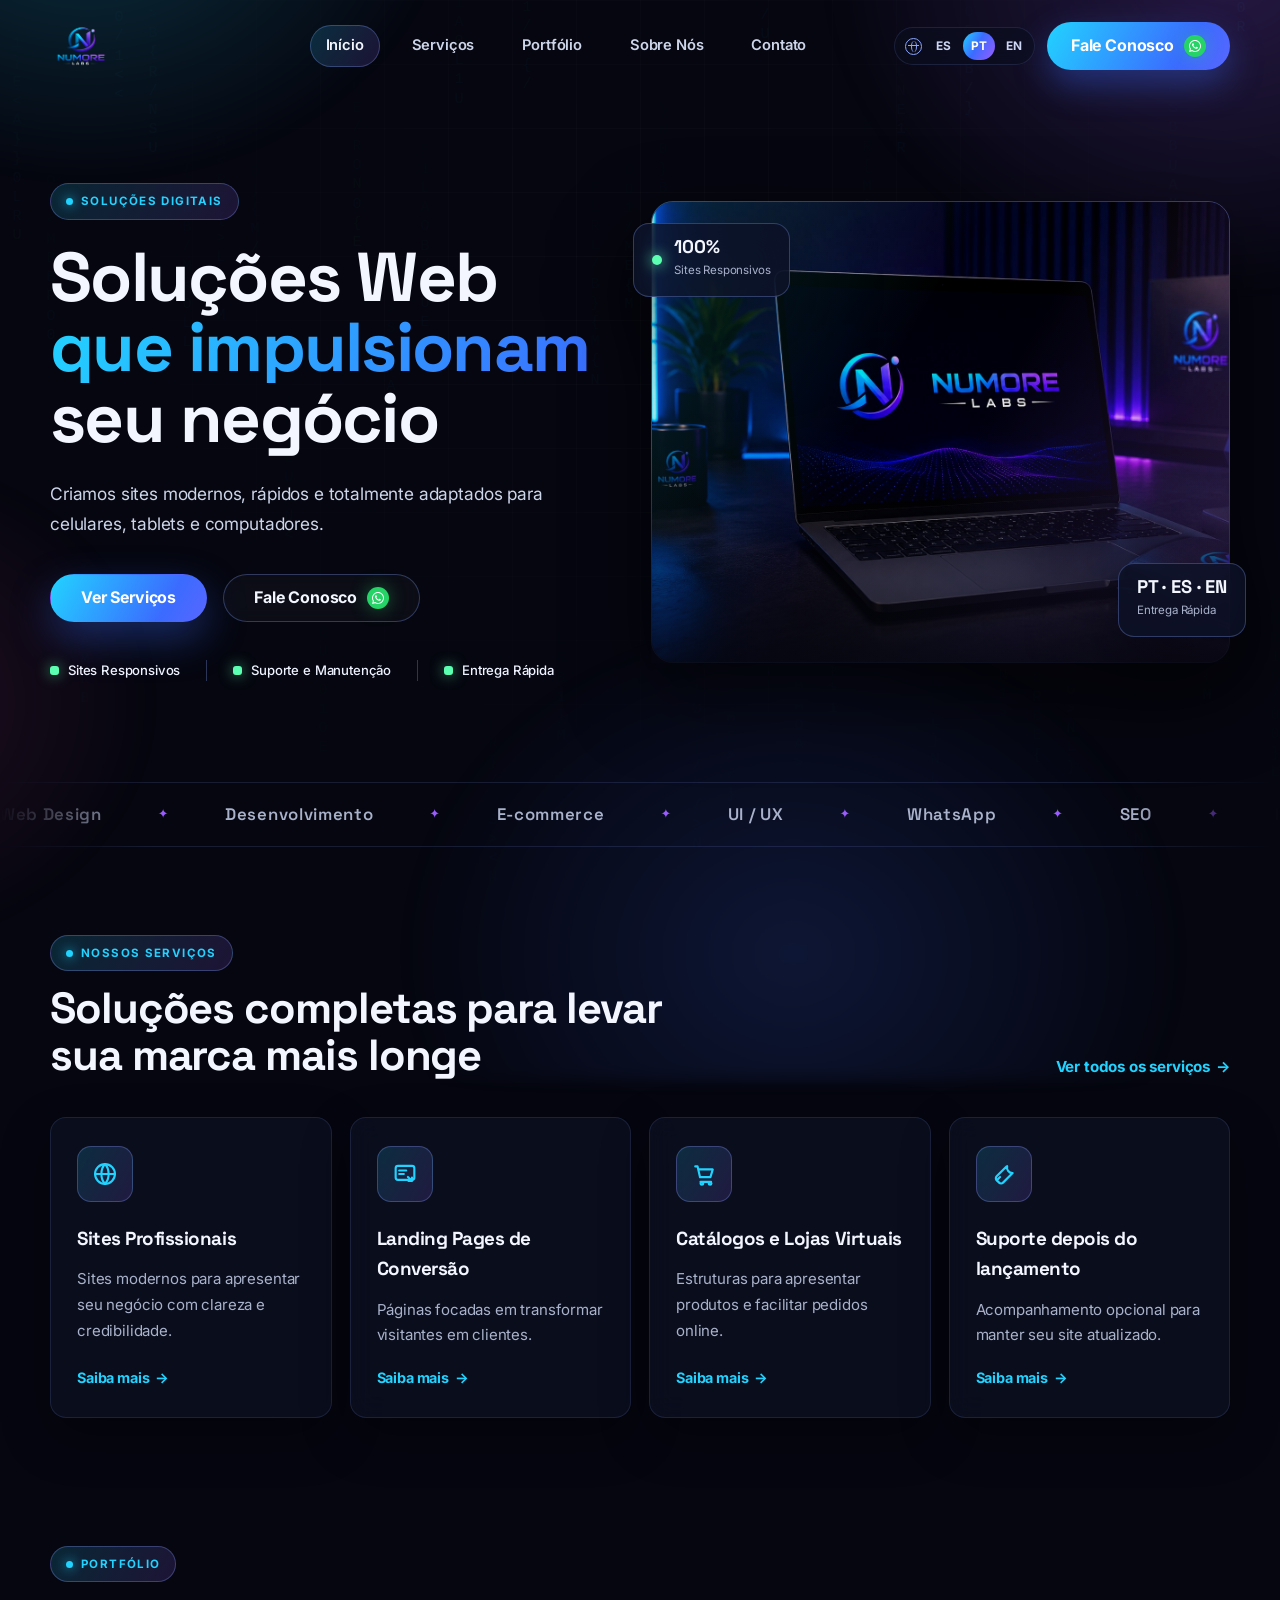
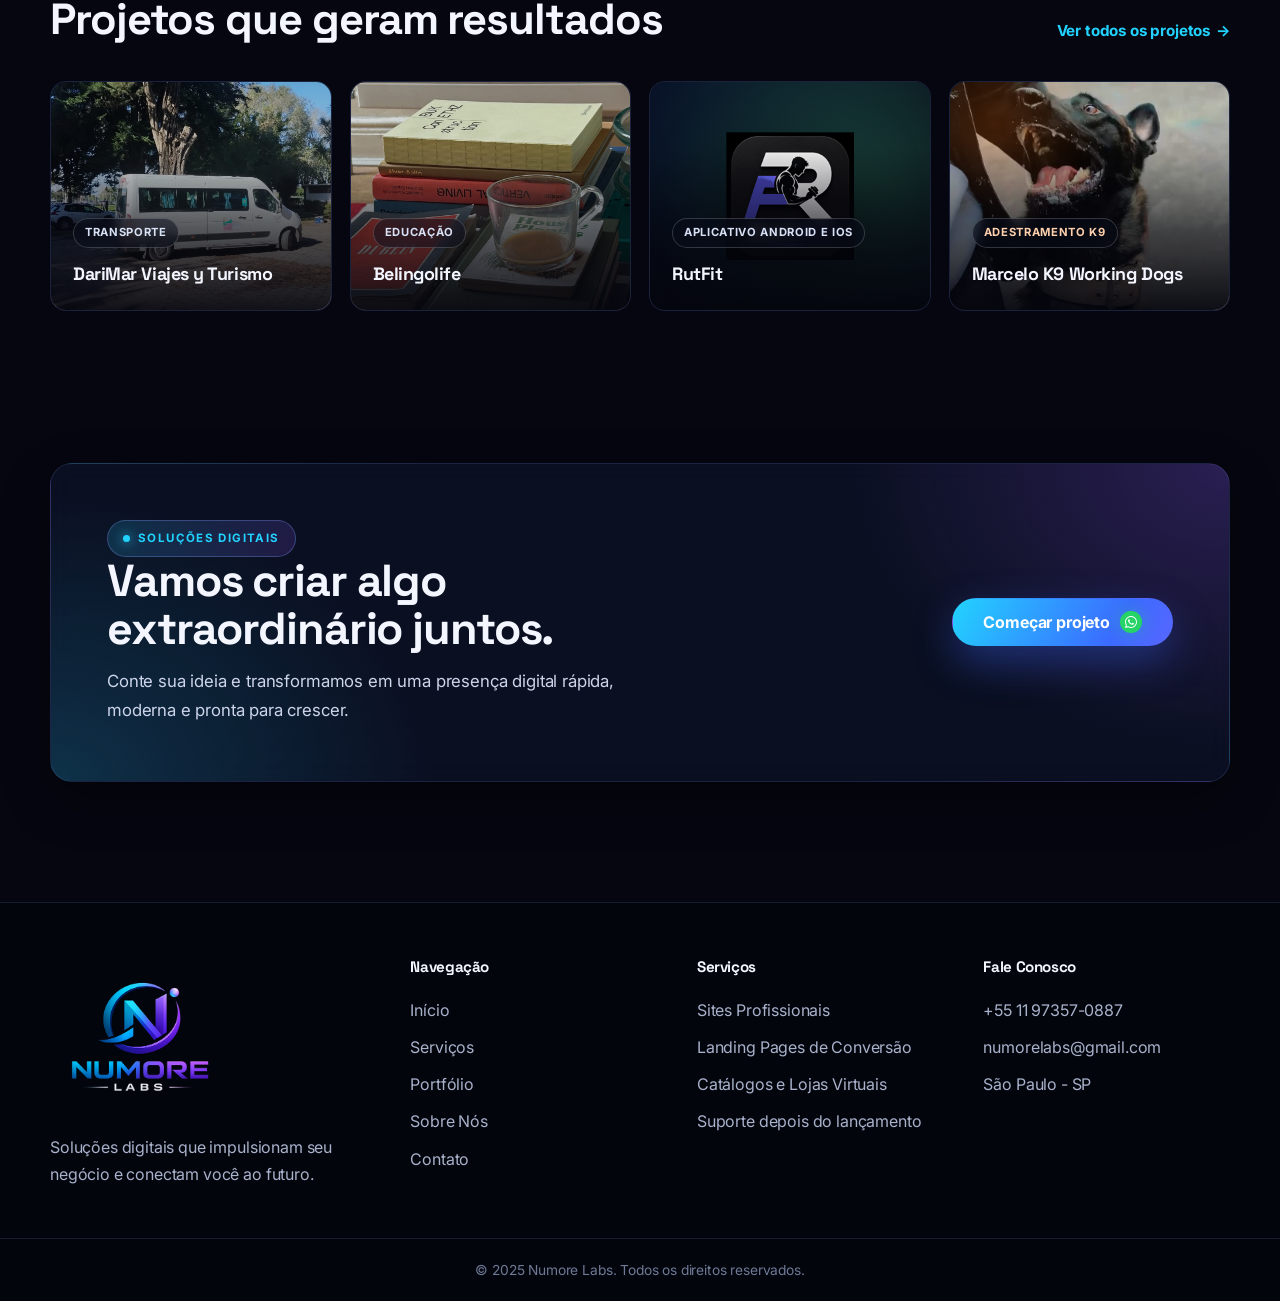
==== commit fb7fe2f7: "Add post-launch support service" ====
--- a/index.html
+++ b/index.html
@@ -99,6 +99,7 @@
           <a class="service-card" href="servicios.html#sitios-profesionales"><div class="icon-box"><svg viewBox="0 0 24 24" aria-hidden="true"><circle cx="12" cy="12" r="8.5"></circle><path d="M3.5 12h17M12 3.5c2.1 2.3 3.1 5.1 3.1 8.5S14.1 18.2 12 20.5M12 3.5C9.9 5.8 8.9 8.6 8.9 12s1 6.2 3.1 8.5"></path></svg></div><h3 data-i18n="services.web.title">Sites Profissionais</h3><p data-i18n="home.cardWeb">Sites modernos para apresentar seu negócio com clareza e credibilidade.</p><span data-i18n="common.learnMore">Saiba mais</span></a>
           <a class="service-card" href="servicios.html#landing-pages"><div class="icon-box"><svg viewBox="0 0 24 24" aria-hidden="true"><rect x="4" y="5" width="16" height="12" rx="2"></rect><path d="M7 9h6M7 12h4M14.5 14.5 18 18M15 18h3v-3"></path></svg></div><h3 data-i18n="services.landing.title">Landing Pages de Conversão</h3><p data-i18n="home.cardLanding">Páginas focadas em transformar visitantes em clientes.</p><span data-i18n="common.learnMore">Saiba mais</span></a>
           <a class="service-card" href="servicios.html#catalogos-tiendas"><div class="icon-box"><svg viewBox="0 0 24 24" aria-hidden="true"><path d="M4.5 5.5h2l2.1 9.2h8.9l2-6.6H8"></path><path d="M9 18.7h9"></path><circle cx="10.2" cy="20.1" r="1.15"></circle><circle cx="17.2" cy="20.1" r="1.15"></circle></svg></div><h3 data-i18n="services.store.title">Catálogos e Lojas Virtuais</h3><p data-i18n="home.cardStore">Estruturas para apresentar produtos e facilitar pedidos online.</p><span data-i18n="common.learnMore">Saiba mais</span></a>
+          <a class="service-card" href="servicios.html#soporte-lanzamiento"><div class="icon-box"><svg viewBox="0 0 24 24" aria-hidden="true"><path d="M14.7 5.3a4.8 4.8 0 0 0 4.7 5.9l-8.2 8.2a2.4 2.4 0 0 1-3.4 0l-2.1-2.1a2.4 2.4 0 0 1 0-3.4l8.2-8.2Z"></path><path d="m5.8 17.4 2.8-2.8"></path></svg></div><h3 data-i18n="services.support.title">Suporte depois do lançamento</h3><p data-i18n="home.cardSupport">Acompanhamento opcional para manter seu site atualizado.</p><span data-i18n="common.learnMore">Saiba mais</span></a>
         </div>
       </section>
 
@@ -142,7 +143,7 @@
           <p data-i18n="footer.blurb">Soluções digitais que impulsionam seu negócio e conectam você ao futuro.</p>
         </div>
         <div><h3 data-i18n="footer.navigation">Navegação</h3><a href="index.html" data-i18n="nav.home">Início</a><a href="servicios.html" data-i18n="nav.services">Serviços</a><a href="portafolio.html" data-i18n="nav.portfolio">Portfólio</a><a href="sobre-nosotros.html" data-i18n="nav.about">Sobre Nós</a><a href="contacto.html" data-i18n="nav.contact">Contato</a></div>
-        <div><h3 data-i18n="nav.services">Serviços</h3><a href="servicios.html#sitios-profesionales" data-i18n="services.web.title">Sites Profissionais</a><a href="servicios.html#landing-pages" data-i18n="services.landing.title">Landing Pages de Conversão</a><a href="servicios.html#catalogos-tiendas" data-i18n="services.store.title">Catálogos e Lojas Virtuais</a></div>
+        <div><h3 data-i18n="nav.services">Serviços</h3><a href="servicios.html#sitios-profesionales" data-i18n="services.web.title">Sites Profissionais</a><a href="servicios.html#landing-pages" data-i18n="services.landing.title">Landing Pages de Conversão</a><a href="servicios.html#catalogos-tiendas" data-i18n="services.store.title">Catálogos e Lojas Virtuais</a><a href="servicios.html#soporte-lanzamiento" data-i18n="services.support.title">Suporte depois do lançamento</a></div>
         <div><h3 data-i18n="common.talk">Fale Conosco</h3><a href="https://wa.me/5511973570887?text=Hola%20Numore%20Labs%2C%20quiero%20hacer%20una%20consulta" target="_blank" rel="noopener">+55 11 97357-0887</a><a href="mailto:numorelabs@gmail.com">numorelabs@gmail.com</a><span data-i18n="footer.location">São Paulo - SP</span></div>
       </div>
       <p class="copyright" data-i18n="footer.copy">© 2025 Numore Labs. Todos os direitos reservados.</p>
--- a/styles.css
+++ b/styles.css
@@ -919,7 +919,7 @@
 
 .service-grid {
   display: grid;
-  grid-template-columns: repeat(3, 1fr);
+  grid-template-columns: repeat(4, 1fr);
   gap: 18px;
 }
 
@@ -1209,6 +1209,13 @@
   transform: translateY(-4px);
   border-color: var(--line-strong);
   box-shadow: var(--glow);
+}
+
+.detail-card-support {
+  border-color: rgba(54, 255, 134, 0.26);
+  background:
+    radial-gradient(circle at 92% 14%, rgba(54, 255, 134, 0.08), transparent 34%),
+    linear-gradient(145deg, rgba(11, 17, 35, 0.96), rgba(8, 12, 27, 0.9));
 }
 
 .detail-card > span {
